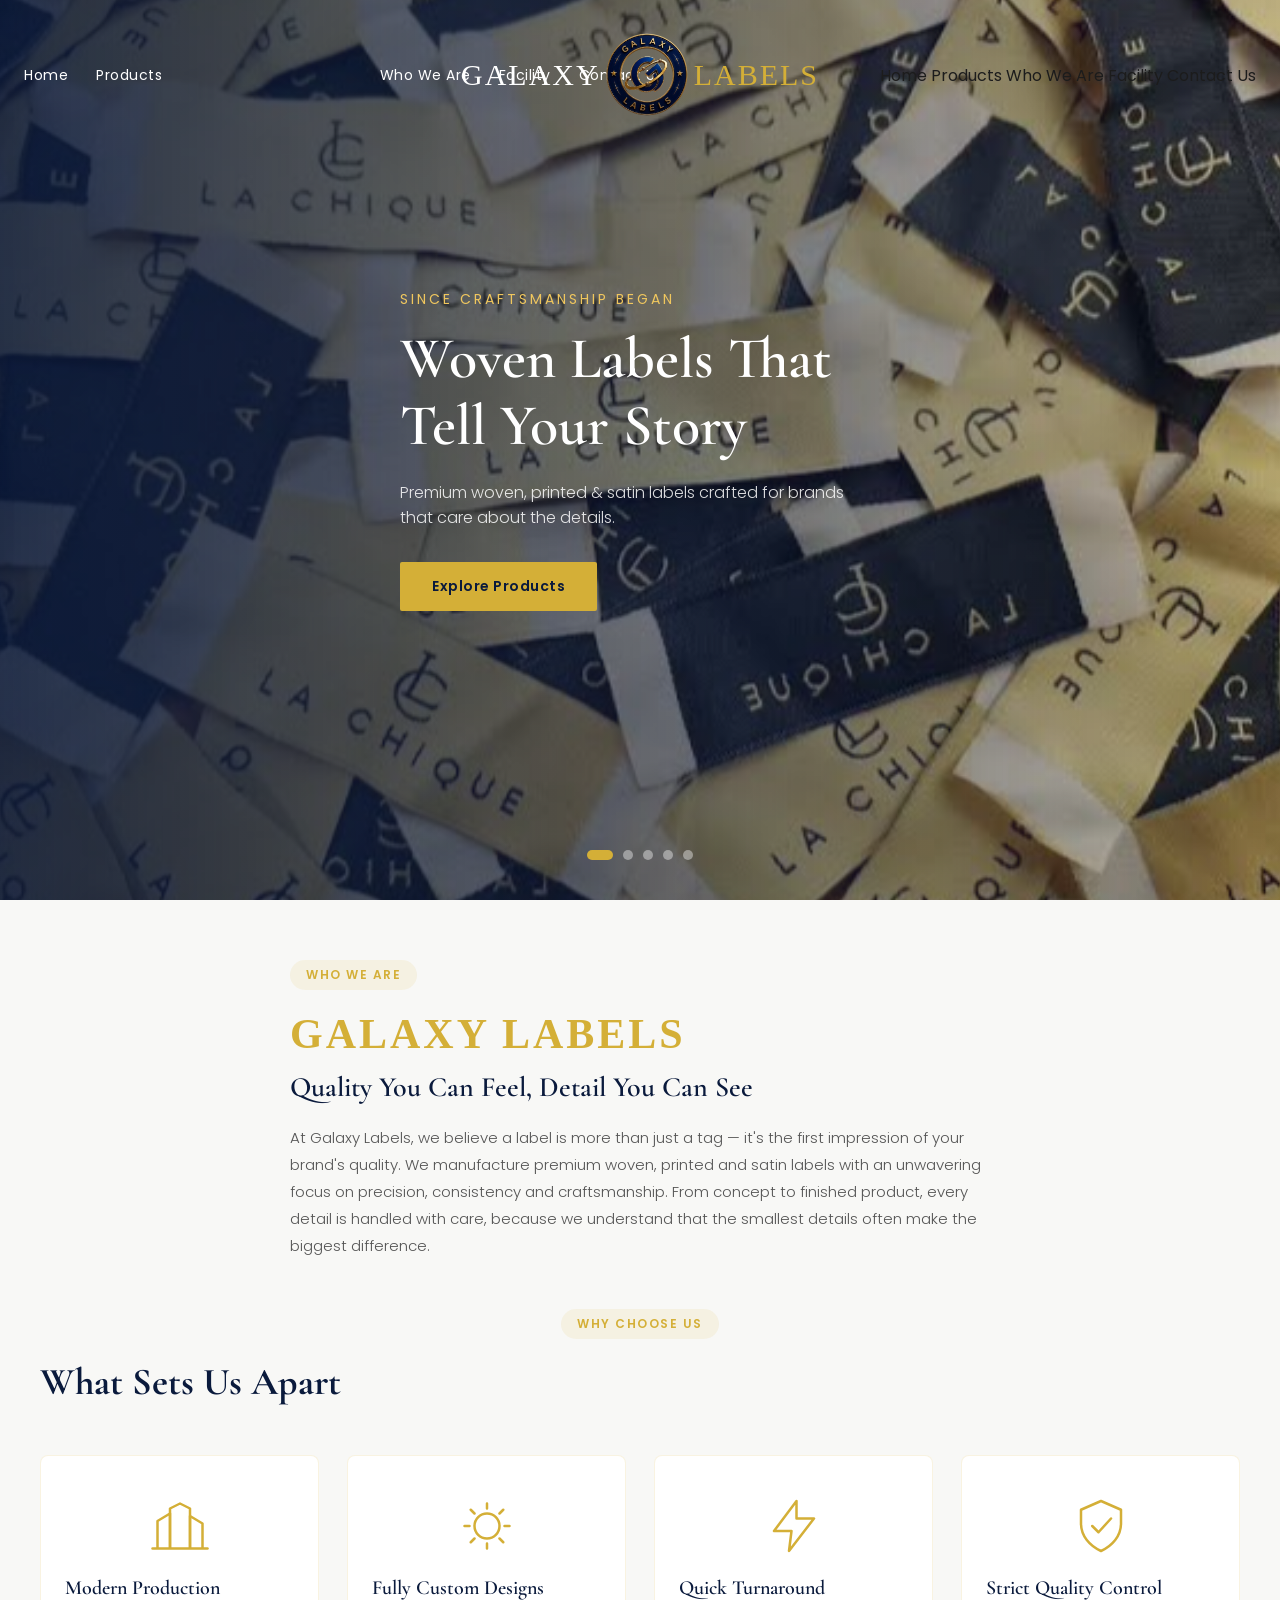
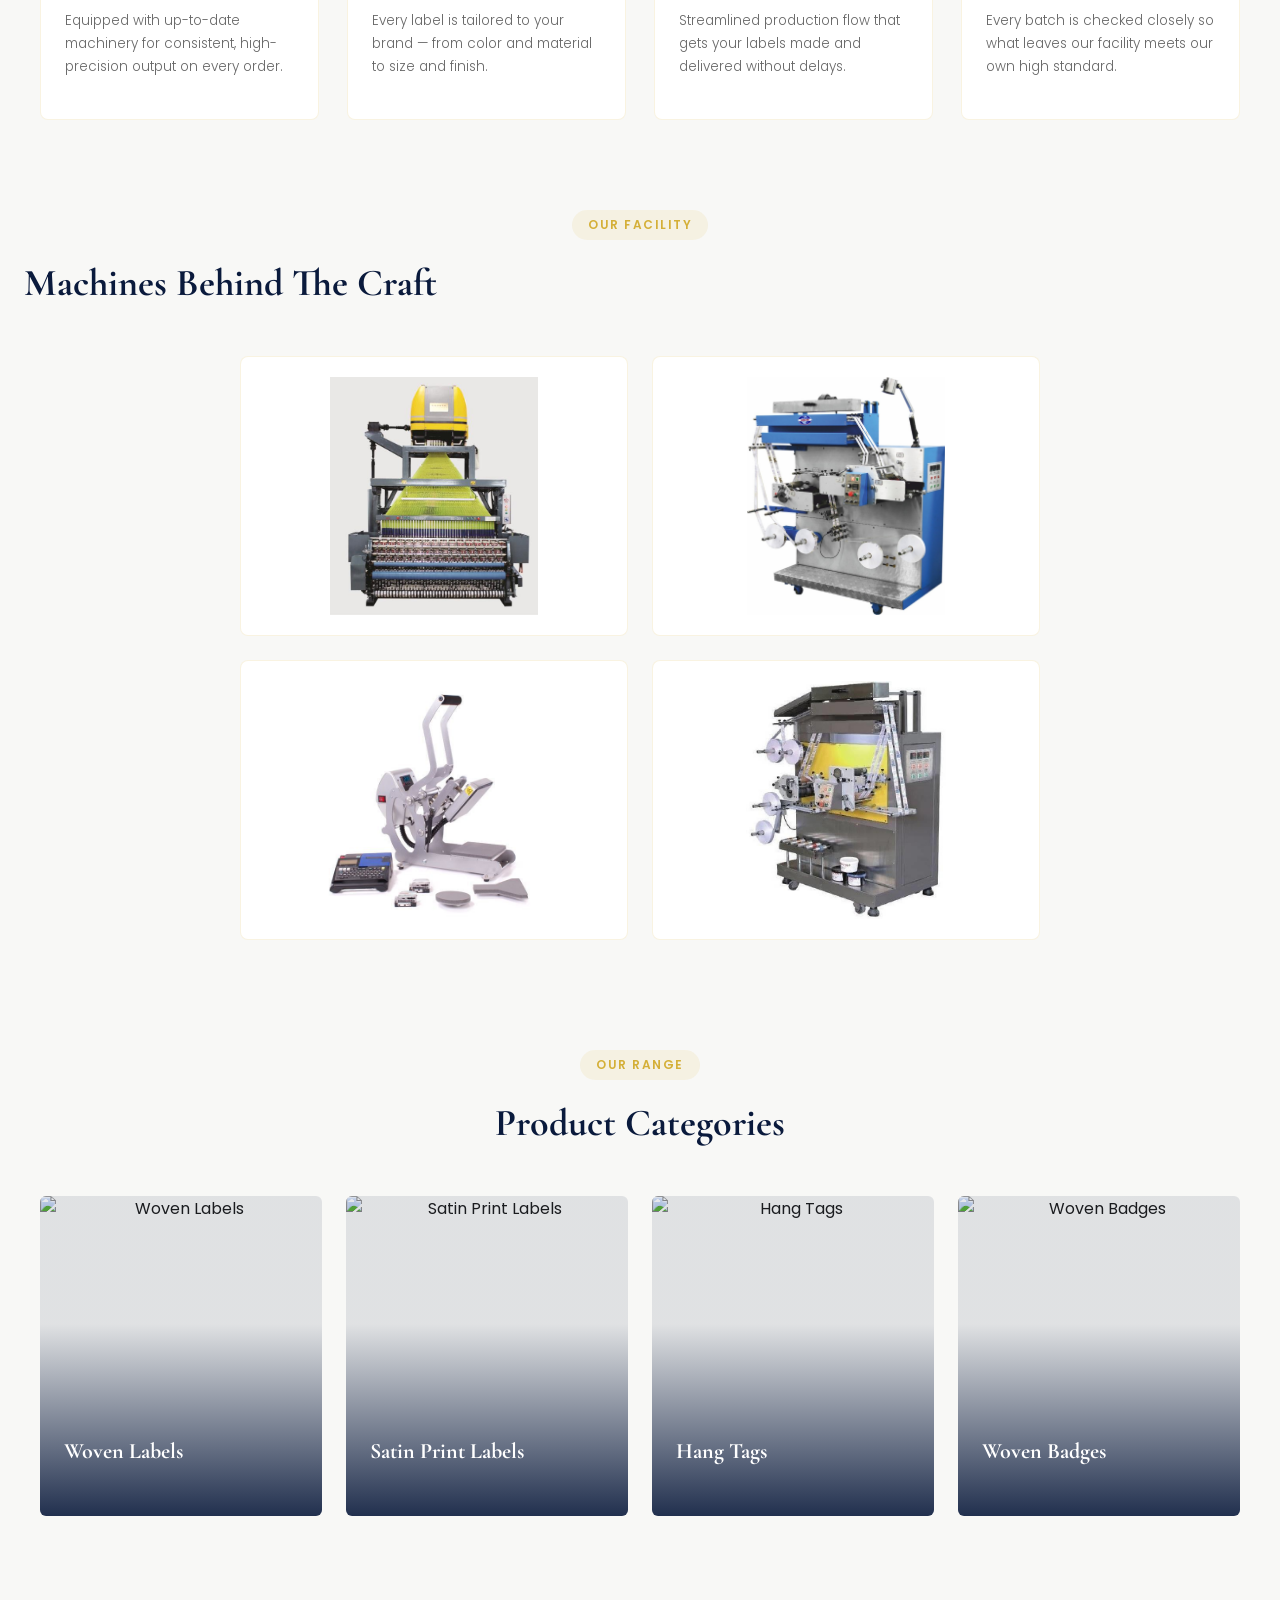
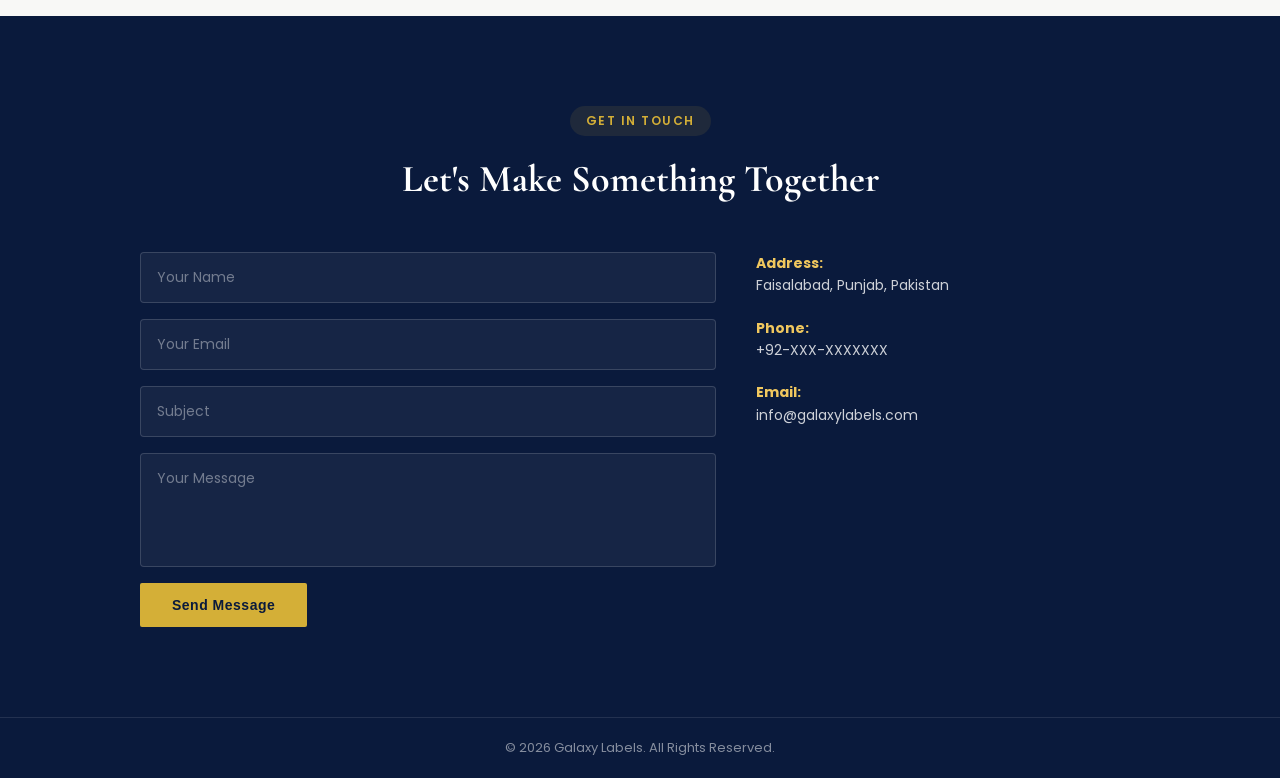
==== index.html @ d4bf2213 "first upload" ====
<!DOCTYPE html>
<html lang="en">
<head>
<meta charset="UTF-8">
<meta name="viewport" content="width=device-width, initial-scale=1.0">
<title>Galaxy Labels | Premium Woven & Printed Labels</title>
<link rel="preconnect" href="https://fonts.googleapis.com">
<link href="https://fonts.googleapis.com/css2?family=Cormorant+Garamond:wght@500;600;700&family=Cinzel:wght@400;500;600&family=Poppins:wght@300;400;500;600&display=swap" rel="stylesheet">
<link rel="stylesheet" href="style.css">
</head>
<body>

<!-- NAVBAR -->
<header class="navbar" id="navbar">
  <div class="nav-container">

    <nav class="nav-side nav-left" id="navLeft">
      <a href="#home">Home</a>
      <a href="#products">Products</a>
    </nav>

    <a href="index.html" class="logo">
      <span class="logo-text logo-left">GALAXY</span>
      <img src="images/logo.jpg.png" alt="Galaxy Labels Logo">
      <span class="logo-text logo-right">LABELS</span>
    </a>

    <nav class="nav-side nav-right" id="navRight">
      <a href="#about">Who We Are</a>
      <a href="#facility">Facility</a>
      <a href="#contact">Contact Us</a>
    </nav>

    <div class="hamburger" id="hamburger">
      <span></span><span></span><span></span>
    </div>

    <nav class="mobile-nav" id="mobileNav">
      <a href="#home">Home</a>
      <a href="#products">Products</a>
      <a href="#about">Who We Are</a>
      <a href="#facility">Facility</a>
      <a href="#contact">Contact Us</a>
    </nav>

  </div>
</header>

<!-- HERO SLIDER -->
<section class="hero" id="home">
  <div class="slider" id="slider">

    <div class="slide active">
      <div class="slide-bg" style="background-image: url('images/sl1.jpg');"></div>
      <div class="slide-overlay"></div>
      <div class="slide-content">
        <p class="eyebrow">Since Craftsmanship Began</p>
        <h1>Woven Labels That<br>Tell Your Story</h1>
        <p class="sub">Premium woven, printed & satin labels crafted for brands that care about the details.</p>
        <a href="#products" class="btn-gold">Explore Products</a>
      </div>
    </div>

    <div class="slide">
      <div class="slide-bg" style="background-image: url('images/sli2.jpg');"></div>
      <div class="slide-overlay"></div>
      <div class="slide-content">
        <p class="eyebrow">State Of The Art Facility</p>
        <h1>Precision Weaving<br>On Every Machine</h1>
        <p class="sub">Modern looms and skilled hands working together for flawless labels.</p>
        <a href="#products" class="btn-gold">See Our Facility</a>
      </div>
    </div>

    <div class="slide">
      <div class="slide-bg" style="background-image: url('images/sl3.avif');"></div>
      <div class="slide-overlay"></div>
      <div class="slide-content">
        <p class="eyebrow">Made With Care</p>
        <h1>Satin Print &<br>Custom Labels</h1>
        <p class="sub">High-definition printing on satin, taffeta and cotton tape.</p>
        <a href="#products" class="btn-gold">View Collection</a>
      </div>
    </div>

    <div class="slide">
      <div class="slide-bg" style="background-image: url('images/sli4.jpg');"></div>
      <div class="slide-overlay"></div>
      <div class="slide-content">
        <p class="eyebrow">Color That Lasts</p>
        <h1>In-House Yarn<br>Dyeing Unit</h1>
        <p class="sub">Full control over color and quality, from thread to finished label.</p>
        <a href="#products" class="btn-gold">Learn More</a>
      </div>
    </div>

    <div class="slide">
      <div class="slide-bg" style="background-image: url('images/sli5.jpg');"></div>
      <div class="slide-overlay"></div>
      <div class="slide-content">
        <p class="eyebrow">Built To Last</p>
        <h1>Hang Tags &<br>Woven Badges</h1>
        <p class="sub">Durable, detailed, and delivered with consistent quality.</p>
        <a href="#products" class="btn-gold">See Gallery</a>
      </div>
    </div>

  </div>
  <div class="slider-dots" id="sliderDots"></div>
</section>

<!-- ABOUT + WHY CHOOSE US -->
<section class="about-snippet" id="about">
  <div class="about-inner">
  <span class="tag-label">Who We Are</span>
  <h1 class="about-brand">GALAXY LABELS</h1>
  <h2 class="about-punchline">Quality You Can Feel, Detail You Can See</h2>
  <p>At Galaxy Labels, we believe a label is more than just a tag — it's the first impression of your brand's quality. We manufacture premium woven, printed and satin labels with an unwavering focus on precision, consistency and craftsmanship. From concept to finished product, every detail is handled with care, because we understand that the smallest details often make the biggest difference.</p>
</div>

  <div class="why-choose">
    <span class="tag-label center">Why Choose Us</span>
    <h2 class="section-title">What Sets Us Apart</h2>

    <div class="why-grid">

      <div class="why-card">
        <div class="why-icon">
          <svg viewBox="0 0 48 48" fill="none" xmlns="http://www.w3.org/2000/svg">
            <path d="M6 42V20L16 14V42" stroke="currentColor" stroke-width="2" stroke-linejoin="round"/>
            <path d="M16 42V10L24 6L32 10V42" stroke="currentColor" stroke-width="2" stroke-linejoin="round"/>
            <path d="M32 42V16L42 22V42" stroke="currentColor" stroke-width="2" stroke-linejoin="round"/>
            <path d="M2 42H46" stroke="currentColor" stroke-width="2" stroke-linecap="round"/>
          </svg>
        </div>
        <h3>Modern Production</h3>
        <p>Equipped with up-to-date machinery for consistent, high-precision output on every order.</p>
      </div>

      <div class="why-card">
        <div class="why-icon">
          <svg viewBox="0 0 48 48" fill="none" xmlns="http://www.w3.org/2000/svg">
            <circle cx="24" cy="24" r="10" stroke="currentColor" stroke-width="2"/>
            <path d="M24 6V10M24 38V42M6 24H10M38 24H42M11 11L14 14M34 34L37 37M11 37L14 34M34 14L37 11" stroke="currentColor" stroke-width="2" stroke-linecap="round"/>
          </svg>
        </div>
        <h3>Fully Custom Designs</h3>
        <p>Every label is tailored to your brand — from color and material to size and finish.</p>
      </div>

      <div class="why-card">
        <div class="why-icon">
          <svg viewBox="0 0 48 48" fill="none" xmlns="http://www.w3.org/2000/svg">
            <path d="M26 4L8 28H22L20 44L40 18H26L26 4Z" stroke="currentColor" stroke-width="2" stroke-linejoin="round"/>
          </svg>
        </div>
        <h3>Quick Turnaround</h3>
        <p>Streamlined production flow that gets your labels made and delivered without delays.</p>
      </div>

      <div class="why-card">
        <div class="why-icon">
          <svg viewBox="0 0 48 48" fill="none" xmlns="http://www.w3.org/2000/svg">
            <path d="M24 4L40 11V22C40 32 33 40 24 44C15 40 8 32 8 22V11L24 4Z" stroke="currentColor" stroke-width="2" stroke-linejoin="round"/>
            <path d="M17 24L22 29L32 18" stroke="currentColor" stroke-width="2" stroke-linecap="round" stroke-linejoin="round"/>
          </svg>
        </div>
        <h3>Strict Quality Control</h3>
        <p>Every batch is checked closely so what leaves our facility meets our own high standard.</p>
      </div>

    </div>
  </div>
</section>
<!-- FACILITY -->

<section class="facility" id="facility">
  <span class="tag-label center">Our Facility</span>
  <h2 class="section-title">Machines Behind The Craft</h2>

  <div class="facility-grid">

    <div class="machine-card">
      <img src="images/m1.jpg" alt="Weaving Loom">
      <div class="machine-overlay">
        <h3>Weaving Loom</h3>
        <ul>
          <li>Jacquard weaving technology</li>
          <li>High-speed, precision thread control</li>
          <li>Sharp, consistent woven detail</li>
          <li>Ideal for logos, badges & tags</li>
        </ul>
      </div>
    </div>

    <div class="machine-card">
      <img src="images/m2.jpg" alt="Label Cutting & Folding Machine">
      <div class="machine-overlay">
        <h3>Cutting & Folding Unit</h3>
        <ul>
          <li>Automated multi-roll cutting</li>
          <li>Clean, uniform edge finishing</li>
          <li>Precision fold for tags & care labels</li>
          <li>High-volume daily output</li>
        </ul>
      </div>
    </div>

    <div class="machine-card">
      <img src="images/m3.jpeg" alt="Heat Press Machine">
      <div class="machine-overlay">
        <h3>Heat Press Station</h3>
        <ul>
          <li>Digital temperature control</li>
          <li>Even heat distribution for clean seals</li>
          <li>Used for tags, patches & badges</li>
          <li>Consistent, wrinkle-free finish</li>
        </ul>
      </div>
    </div>

    <div class="machine-card">
      <img src="images/m4.jpg" alt="Flexo Printing Machine">
      <div class="machine-overlay">
        <h3>Flexo Printing Machine</h3>
        <ul>
          <li>Multi-color print stations</li>
          <li>Sharp, vibrant satin printing</li>
          <li>Fast roll-to-roll production</li>
          <li>Consistent color accuracy</li>
        </ul>
      </div>
    </div>

  </div>
</section>
<!-- PRODUCTS -->
<section class="products" id="products">
  <span class="tag-label center">Our Range</span>
  <h2 class="section-title">Product Categories</h2>

  <div class="product-grid">

    <a href="product-woven.html" class="product-card">
      <img src="images/slide1.jpg" alt="Woven Labels">
      <div class="card-overlay">
        <h3>Woven Labels</h3>
        <span class="view-link">View Collection →</span>
      </div>
    </a>

    <a href="product-printed.html" class="product-card">
      <img src="images/slide3.avif" alt="Satin Print Labels">
      <div class="card-overlay">
        <h3>Satin Print Labels</h3>
        <span class="view-link">View Collection →</span>
      </div>
    </a>

    <a href="product-hangtags.html" class="product-card">
      <img src="images/slide5.jpg" alt="Hang Tags">
      <div class="card-overlay">
        <h3>Hang Tags</h3>
        <span class="view-link">View Collection →</span>
      </div>
    </a>

    <a href="product-badges.html" class="product-card">
      <img src="images/slide4.jpg" alt="Woven Badges">
      <div class="card-overlay">
        <h3>Woven Badges</h3>
        <span class="view-link">View Collection →</span>
      </div>
    </a>

  </div>
</section>

<!-- CONTACT -->
<section class="contact" id="contact">
  <div class="contact-inner">
    <span class="tag-label center">Get In Touch</span>
    <h2 class="section-title light">Let's Make Something Together</h2>

    <div class="contact-grid">
      <form class="contact-form">
        <input type="text" placeholder="Your Name" required>
        <input type="email" placeholder="Your Email" required>
        <input type="text" placeholder="Subject">
        <textarea placeholder="Your Message" rows="4"></textarea>
        <button type="submit" class="btn-gold">Send Message</button>
      </form>

      <div class="contact-info">
        <p><b>Address:</b><br>Faisalabad, Punjab, Pakistan</p>
        <p><b>Phone:</b><br>+92-XXX-XXXXXXX</p>
        <p><b>Email:</b><br>info@galaxylabels.com</p>
      </div>
    </div>
  </div>
</section>

<!-- FOOTER -->
<footer class="footer">
  <p>&copy; 2026 Galaxy Labels. All Rights Reserved.</p>
</footer>

<script src="script.js"></script>
</body>
</html>
---- style.css ----
/* ===== RESET & VARIABLES ===== */
* {
  margin: 0;
  padding: 0;
  box-sizing: border-box;
}

:root {
  --navy-dark: #0A1A3C;
  --navy-light: #14275A;
  --gold: #D4AF37;
  --gold-light: #F0C75E;
  --white: #FFFFFF;
  --off-white: #F8F8F6;
  --text-dark: #1C1C1C;
  --font-heading: 'Cormorant Garamond', serif;
  --font-logo: 'Italiana', serif;
  --font-body: 'Poppins', sans-serif;
}

html {
  scroll-behavior: smooth;
  scroll-padding-top: 90px;
}

body {
  font-family: var(--font-body);
  color: var(--text-dark);
  background: var(--off-white);
  overflow-x: hidden;
}

a {
  text-decoration: none;
  color: inherit;
}

img {
  max-width: 100%;
  display: block;
}

/* ===== NAVBAR ===== */
/* ===== NAVBAR ===== */
.navbar {
  position: fixed;
  top: 0;
  left: 0;
  width: 100%;
  background: transparent;
  z-index: 1000;
  transition: 0.4s ease;
  min-height: 150px;
  display: flex;
  align-items: center;
}

.nav-container {
  max-width: 1300px;
  margin: 0 auto;
  width: 100%;
  display: flex;
  justify-content: space-between;
  align-items: center;
  padding: 0 24px;
  position: relative;
}

.nav-side {
  display: flex;
  gap: 28px;
  opacity: 0;
  visibility: hidden;
  transition: 0.4s ease;
}

.nav-left {
  justify-content: flex-start;
}

.nav-right {
  justify-content: flex-end;
}
.nav-side a {
  color: var(--white);
  font-size: 14px;
  font-weight: 400;
  letter-spacing: 0.5px;
  white-space: nowrap;
  position: relative;
}

.nav-side a::after {
  content: '';
  position: absolute;
  left: 0;
  bottom: -6px;
  width: 0;
  height: 1px;
  background: var(--gold);
  transition: 0.3s;
}

.nav-side a:hover {
  color: var(--gold-light);
}

.nav-side a:hover::after {
  width: 100%;
}

.logo {
  display: flex;
  align-items: center;
  gap: 0px;
  justify-content: center;
  transition: 0.4s ease;
  position: absolute;
  left: 50%;
  top: 50%;
  transform: translate(-50%, -50%);
  z-index: 3;
}

.logo img {
  width: 130px;
  height: 130px;
  border-radius: 50%;
  transition: 0.4s ease;
  margin: 0 -3px;
  position: relative;
  z-index: 2;
}

.logo-text {
  color: var(--white);
  font-family: var(--font-logo);
  font-size: 30px;
  letter-spacing: 2px;
  font-weight: 400;
  transition: 0.4s ease;
  position: relative;
  white-space: nowrap;
}

.logo-left {
  color: var(--white);
  margin-right: -15px;
}

.logo-right {
  color: var(--gold);
  margin-left: -15px;
}

/* SCROLLED STATE */
.navbar.scrolled {
  background: var(--navy-light);
  min-height: 74px;
  box-shadow: 0 2px 15px rgba(0,0,0,0.2);
}
.navbar.scrolled .nav-side {
  opacity: 1;
  visibility: visible;
}

.navbar.scrolled .logo img {
  width: 90px;
  height: 90px;
  margin: 0 -5px;
}

.navbar.scrolled .logo-text {
  font-size: 25px;
}

.navbar.scrolled .logo-left {
  margin-right: -6px;
}

.navbar.scrolled .logo-right {
  margin-left: -6px;
}

.hamburger {
  display: none;
  flex-direction: column;
  gap: 5px;
  cursor: pointer;
}

.hamburger span {
  width: 26px;
  height: 2px;
  background: var(--gold);
}
/* ===== HERO SLIDER ===== */
.hero {
  position: relative;
  height: 100vh;
  min-height: 600px;
  overflow: hidden;
}

.slider {
  position: relative;
  width: 100%;
  height: 100%;
}

.slide {
  position: absolute;
  inset: 0;
  display: flex;
  align-items: center;
  overflow: hidden;
  opacity: 0;
  visibility: hidden;
  transition: opacity 1.2s ease;
  z-index: 1;
}

.slide.active {
  opacity: 1;
  visibility: visible;
  z-index: 2;
}

.slide-bg {
  position: absolute;
  inset: 0;
  background-size: cover;
  background-position: center;
  transform: scale(1);
}

.slide.active .slide-bg {
  animation: kenburns 6s ease-out forwards;
}

@keyframes kenburns {
  from { transform: scale(1); }
  to   { transform: scale(1.15); }
}

.slide-overlay {
  position: absolute;
  inset: 0;
  background: linear-gradient(90deg, rgba(10,26,60,0.88) 0%, rgba(10,26,60,0.55) 55%, rgba(10,26,60,0.25) 100%);
  z-index: 1;
}

.slide-content {
  position: relative;
  z-index: 2;
  max-width: 1200px;
  margin: 0 auto;
  padding: 0 24px;
  color: var(--white);
  animation: slideUp 1s ease 0.3s both;
}

@keyframes slideUp {
  from { opacity: 0; transform: translateY(30px); }
  to   { opacity: 1; transform: translateY(0); }
}

.eyebrow {
  color: var(--gold-light);
  font-size: 14px;
  letter-spacing: 3px;
  text-transform: uppercase;
  margin-bottom: 16px;
}

.slide-content h1 {
  font-family: var(--font-heading);
  font-size: 58px;
  font-weight: 600;
  line-height: 1.15;
  margin-bottom: 20px;
}

.slide-content .sub {
  font-size: 16px;
  font-weight: 300;
  max-width: 480px;
  margin-bottom: 32px;
  color: rgba(255,255,255,0.85);
}

.btn-gold {
  display: inline-block;
  background: var(--gold);
  color: var(--navy-dark);
  padding: 14px 32px;
  font-size: 14px;
  font-weight: 600;
  letter-spacing: 0.5px;
  border: none;
  border-radius: 2px;
  cursor: pointer;
  transition: 0.3s;
}

.btn-gold:hover {
  background: var(--gold-light);
  transform: translateY(-2px);
}

.slider-dots {
  position: absolute;
  bottom: 40px;
  left: 50%;
  transform: translateX(-50%);
  display: flex;
  gap: 10px;
  z-index: 5;
}

.dot {
  width: 10px;
  height: 10px;
  border-radius: 50%;
  background: rgba(255,255,255,0.4);
  cursor: pointer;
  transition: 0.3s;
}

.dot.active {
  background: var(--gold);
  width: 26px;
  border-radius: 6px;
}

/* ===== ABOUT SNIPPET ===== */
.about-snippet {
  padding: 60px 24px 40px;
}

.about-inner {
  max-width: 700px;
  margin: 0 auto;
  text-align: left;
}

.tag-label {
  display: inline-block;
  color: var(--gold);
  background: rgba(212, 175, 55, 0.1);
  padding: 6px 16px;
  border-radius: 20px;
  font-size: 12px;
  font-weight: 600;
  letter-spacing: 1.5px;
  text-transform: uppercase;
  margin-bottom: 20px;
}

.about-brand {
  font-family: var(--font-logo);
  font-size: 42px;
  letter-spacing: 3px;
  font-weight: 600;
  color: var(--gold);
  margin-bottom: 12px;
}

.about-punchline {
  font-family: var(--font-heading);
  font-size: 28px;
  color: var(--navy-dark);
  font-weight: 600;
  margin-bottom: 20px;
}

.about-inner p {
  color: #555;
  font-size: 15px;
  line-height: 1.8;
  font-weight: 300;
}
/* ===== WHY CHOOSE US ===== */
.why-choose {
  max-width: 1200px;
  margin: 50px auto 0;
}

.why-grid {
  display: grid;
  grid-template-columns: repeat(4, 1fr);
  gap: 28px;
  margin-top: 40px;
}

.why-card {
  background: var(--white);
  border: 1px solid rgba(212, 175, 55, 0.15);
  border-radius: 8px;
  padding: 40px 24px;
  transition: 0.35s ease;
}

.why-card:hover {
  transform: translateY(-6px);
  box-shadow: 0 15px 35px rgba(10, 26, 60, 0.1);
  border-color: var(--gold);
}

.why-icon {
  width: 60px;
  height: 60px;
  margin: 0 auto 20px;
  color: var(--gold);
  display: flex;
  align-items: center;
  justify-content: center;
}

.why-icon svg {
  width: 100%;
  height: 100%;
}

.why-card h3 {
  font-family: var(--font-heading);
  font-size: 20px;
  color: var(--navy-dark);
  margin-bottom: 10px;
  font-weight: 600;
}

.why-card p {
  font-size: 13.5px;
  color: #666;
  line-height: 1.7;
  font-weight: 300;
}


/* ===== PRODUCTS ===== */
.products {
  padding: 60px 24px 100px;
  text-align: center;
}

.tag-label.center {
  display: block;
  width: fit-content;
  margin: 0 auto 20px;
}

.section-title {
  font-family: var(--font-heading);
  font-size: 38px;
  color: var(--navy-dark);
  margin-bottom: 50px;
}

.product-grid {
  max-width: 1200px;
  margin: 0 auto;
  display: grid;
  grid-template-columns: repeat(4, 1fr);
  gap: 24px;
}

.product-card {
  position: relative;
  height: 320px;
  border-radius: 6px;
  overflow: hidden;
  display: block;
}

.product-card img {
  width: 100%;
  height: 100%;
  object-fit: cover;
  transition: 0.5s;
}

.product-card:hover img {
  transform: scale(1.08);
}

.card-overlay {
  position: absolute;
  inset: 0;
  background: linear-gradient(to top, rgba(10,26,60,0.9) 0%, rgba(10,26,60,0.1) 60%);
  display: flex;
  flex-direction: column;
  justify-content: flex-end;
  padding: 24px;
  text-align: left;
}

.card-overlay h3 {
  font-family: var(--font-heading);
  color: var(--white);
  font-size: 22px;
  margin-bottom: 8px;
}

.view-link {
  color: var(--gold-light);
  font-size: 13px;
  font-weight: 500;
  opacity: 0;
  transform: translateY(8px);
  transition: 0.3s;
}

.product-card:hover .view-link {
  opacity: 1;
  transform: translateY(0);
}
/* ===== FACILITY ===== */
.facility {
  padding: 50px 24px;
}

.facility-grid {
  max-width: 800px;
  margin: 40px auto 0;
  display: grid;
  grid-template-columns: repeat(2, 1fr);
  gap: 24px;
}

.machine-card {
  position: relative;
  height: 280px;
  border-radius: 8px;
  overflow: hidden;
  background: var(--white);
  border: 1px solid rgba(212, 175, 55, 0.15);
}

.machine-card img {
  width: 100%;
  height: 100%;
  object-fit: contain;
  padding: 20px;
  transition: 0.4s ease;
}

.machine-overlay {
  position: absolute;
  inset: 0;
  background: linear-gradient(180deg, rgba(10,26,60,0.97) 0%, rgba(10,26,60,0.93) 100%);
  display: flex;
  flex-direction: column;
  align-items: flex-start;
  justify-content: center;
  text-align: left;
  padding: 30px 28px;
  opacity: 0;
  transform: translateY(10px);
  transition: 0.4s ease;
}

.machine-card:hover .machine-overlay {
  opacity: 1;
  transform: translateY(0);
}

.machine-card:hover img {
  transform: scale(1.05);
}

.machine-overlay h3 {
  font-family: var(--font-heading);
  color: var(--gold-light);
  font-size: 22px;
  margin-bottom: 16px;
  font-weight: 600;
  padding-bottom: 12px;
  border-bottom: 1px solid rgba(212, 175, 55, 0.3);
  width: 100%;
}

.machine-overlay ul {
  list-style: none;
}

.machine-overlay li {
  color: rgba(255,255,255,0.85);
  font-size: 13.5px;
  line-height: 1.9;
  font-weight: 300;
  padding-left: 20px;
  position: relative;
}

.machine-overlay li::before {
  content: '';
  position: absolute;
  left: 0;
  top: 10px;
  width: 6px;
  height: 6px;
  background: var(--gold);
  border-radius: 50%;
}

/* ===== CONTACT ===== */
.contact {
  background: var(--navy-dark);
  padding: 90px 24px;
}

.contact-inner {
  max-width: 1000px;
  margin: 0 auto;
  text-align: center;
}

.section-title.light {
  color: var(--white);
}

.contact-grid {
  display: grid;
  grid-template-columns: 1.5fr 1fr;
  gap: 40px;
  text-align: left;
  margin-top: 40px;
}

.contact-form {
  display: flex;
  flex-direction: column;
  gap: 16px;
}

.contact-form input,
.contact-form textarea {
  background: rgba(255,255,255,0.05);
  border: 1px solid rgba(255,255,255,0.15);
  color: var(--white);
  padding: 14px 16px;
  font-family: var(--font-body);
  font-size: 14px;
  border-radius: 4px;
  resize: none;
}

.contact-form input::placeholder,
.contact-form textarea::placeholder {
  color: rgba(255,255,255,0.4);
}

.contact-form .btn-gold {
  align-self: flex-start;
}

.contact-info {
  color: rgba(255,255,255,0.8);
  font-size: 14px;
  line-height: 1.6;
  display: flex;
  flex-direction: column;
  gap: 20px;
}

.contact-info b {
  color: var(--gold-light);
}

/* ===== FOOTER ===== */
.footer {
  background: var(--navy-dark);
  border-top: 1px solid rgba(255,255,255,0.1);
  text-align: center;
  padding: 20px;
  color: rgba(255,255,255,0.5);
  font-size: 13px;
}

/* ===== RESPONSIVE ===== */
@media (max-width: 992px) {
  .product-grid {
    grid-template-columns: repeat(2, 1fr);
  }
  .why-grid {
  grid-template-columns: repeat(2, 1fr);
}
  .contact-grid {
    grid-template-columns: 1fr;
  }
  .slide-content h1 {
    font-size: 44px;
  }
}

@media (max-width: 768px) {
  .nav-container {
    grid-template-columns: 1fr auto;
  }

  .logo img {
    width: 150px;
    height: 150px;
    margin: 0 -20px;
  }

  .logo-text {
    font-size: 21px;
  }

  .logo-left {
    
    margin-right: -5px;
  }

  .logo-right {

    margin-left: -5px;
  }

  .navbar.scrolled .logo img {
    width: 110px;
    height: 110px;
    margin: 0 -10px;
  }

  .navbar.scrolled .logo-text {
    font-size: 18px;
  }

  /* Hide desktop left/right nav completely on mobile */
  .nav-side {
    display: none !important;
  }

  .hamburger {
    display: flex;
  }

.mobile-nav {
  position: fixed;
  top: 70px;
  left: 0;
  background: var(--navy-dark);
  flex-direction: column;
  width: 220px;
  padding: 20px;
  gap: 20px;
  display: none;
  z-index: 999;
  box-shadow: 4px 0 20px rgba(0,0,0,0.3);
}

  .mobile-nav.active {
    display: flex;
  }

  .mobile-nav a {
    color: var(--white);
    font-size: 15px;
    font-weight: 400;
    letter-spacing: 0.5px;
  }

  .mobile-nav a:hover {
    color: var(--gold-light);
  }

  .slide-content h1 {
    font-size: 34px;
  }
}
@media (max-width: 480px) {
    .facility-grid {
  grid-template-columns: 1fr;
}
   .why-grid {
  grid-template-columns: 1fr;
} 
  .product-grid {
    grid-template-columns: 1fr;
  }
  .slide-content .sub {
    font-size: 14px;
  }
  .btn-gold {
    padding: 12px 24px;
  }
}
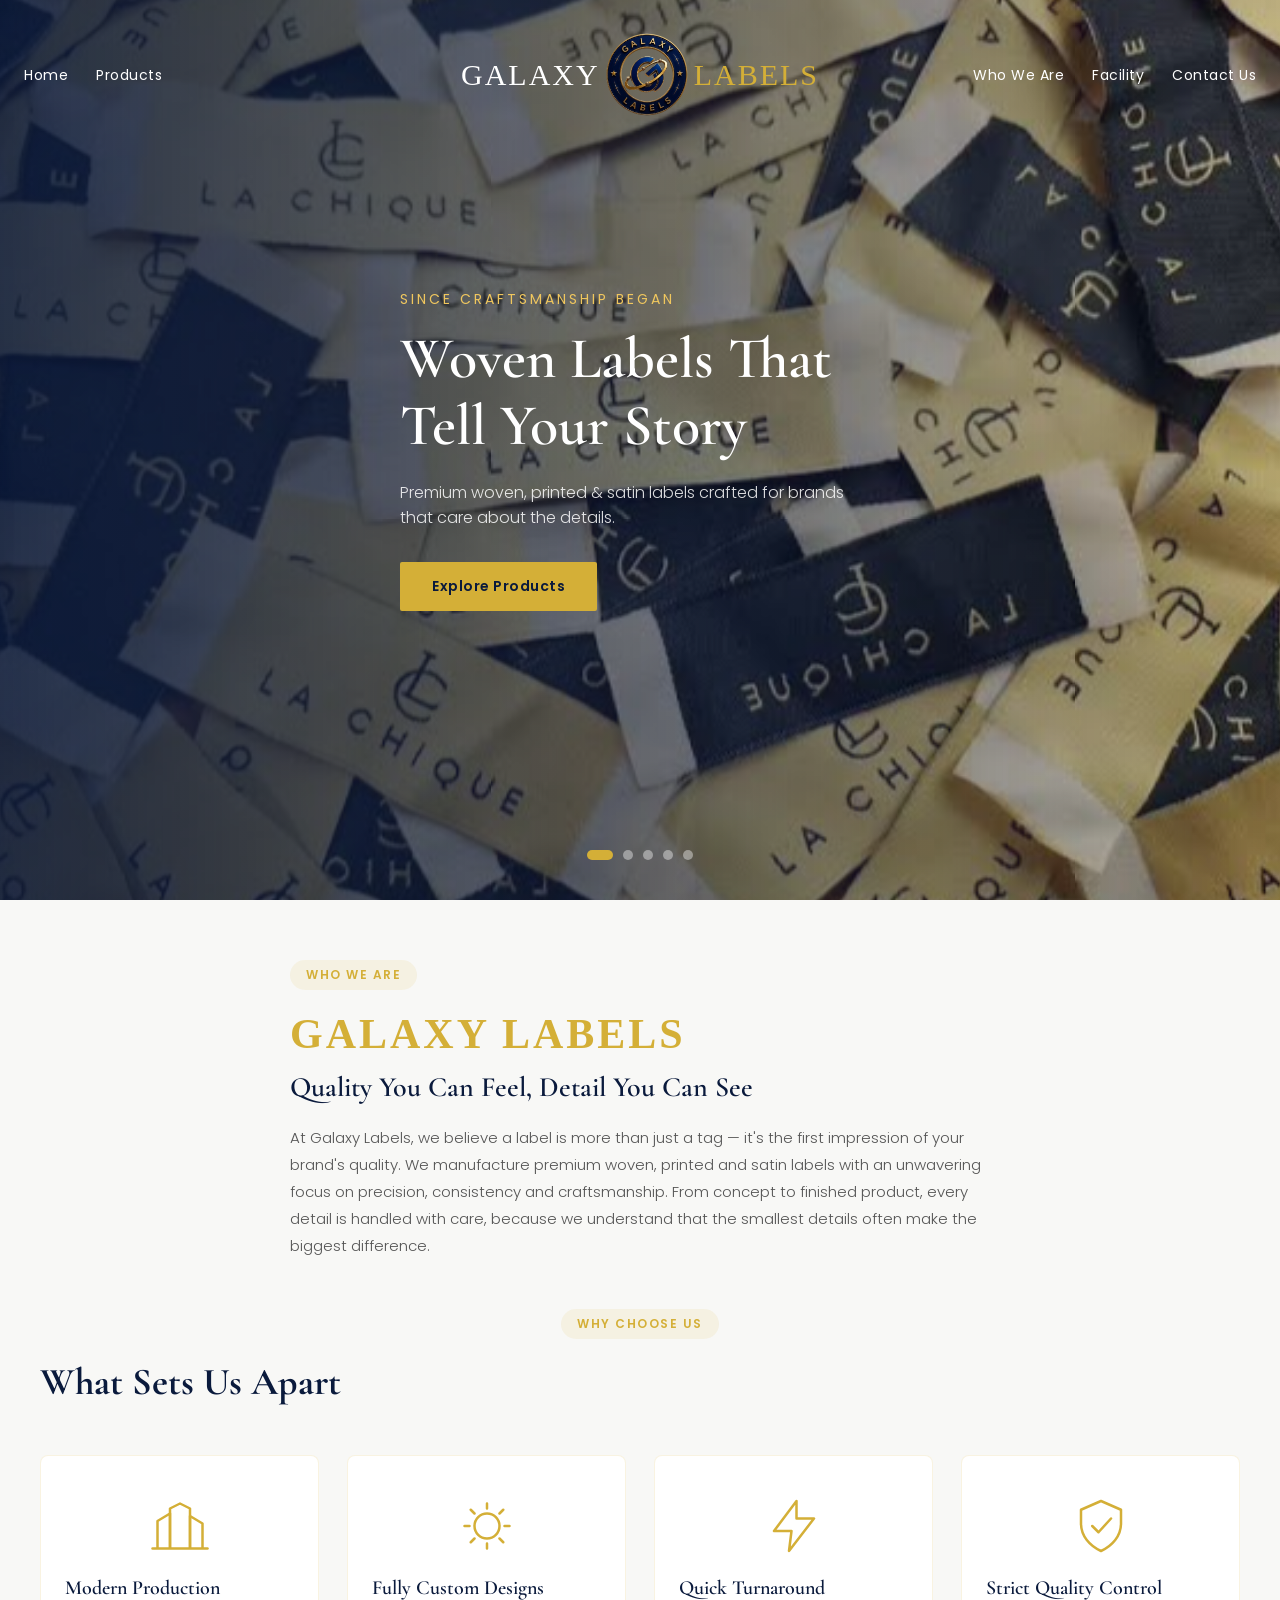
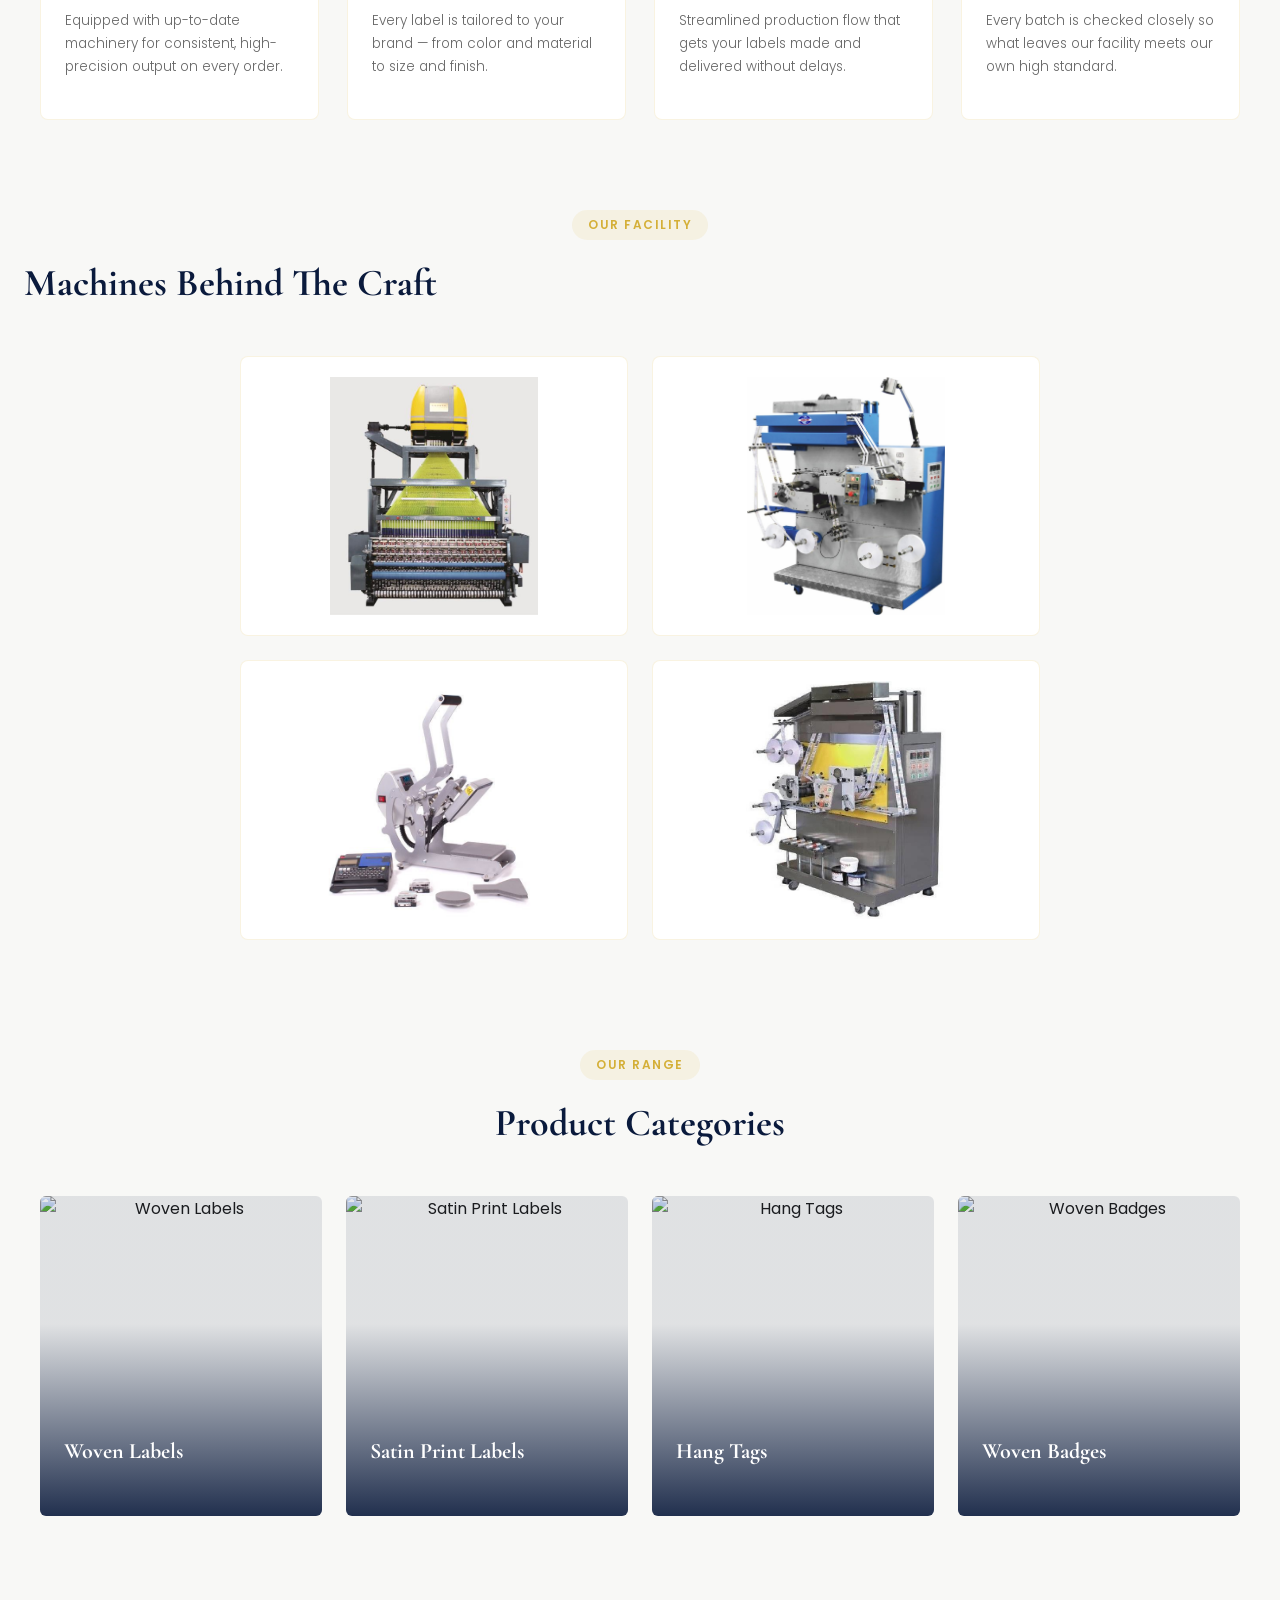
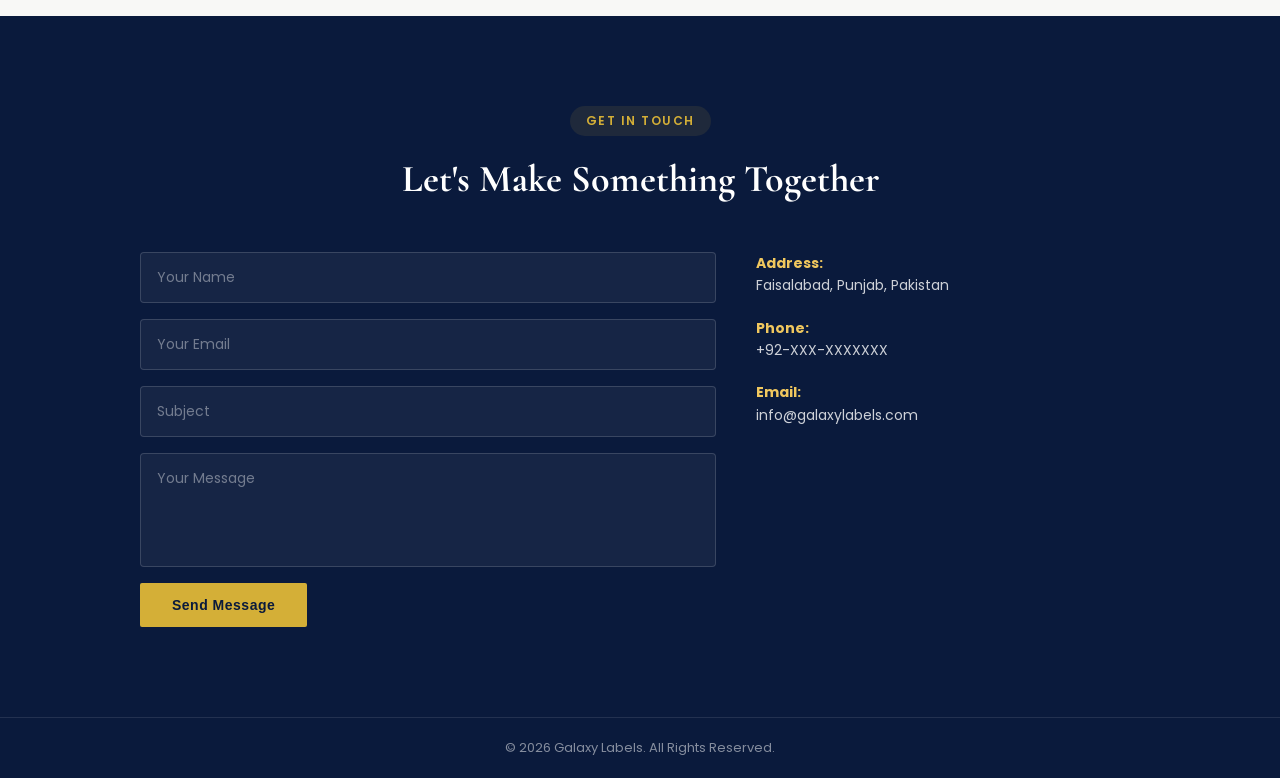
==== commit 9bbb49de: "added machine modal and updated navbar" ====
--- a/index.html
+++ b/index.html
@@ -180,60 +180,33 @@
 
   <div class="facility-grid">
 
-    <div class="machine-card">
+    <div class="machine-card" onclick="openMachineModal('weaving')">
       <img src="images/m1.jpg" alt="Weaving Loom">
-      <div class="machine-overlay">
-        <h3>Weaving Loom</h3>
-        <ul>
-          <li>Jacquard weaving technology</li>
-          <li>High-speed, precision thread control</li>
-          <li>Sharp, consistent woven detail</li>
-          <li>Ideal for logos, badges & tags</li>
-        </ul>
-      </div>
-    </div>
-
-    <div class="machine-card">
+    </div>
+
+    <div class="machine-card" onclick="openMachineModal('cutting')">
       <img src="images/m2.jpg" alt="Label Cutting & Folding Machine">
-      <div class="machine-overlay">
-        <h3>Cutting & Folding Unit</h3>
-        <ul>
-          <li>Automated multi-roll cutting</li>
-          <li>Clean, uniform edge finishing</li>
-          <li>Precision fold for tags & care labels</li>
-          <li>High-volume daily output</li>
-        </ul>
-      </div>
-    </div>
-
-    <div class="machine-card">
+    </div>
+
+    <div class="machine-card" onclick="openMachineModal('heatpress')">
       <img src="images/m3.jpeg" alt="Heat Press Machine">
-      <div class="machine-overlay">
-        <h3>Heat Press Station</h3>
-        <ul>
-          <li>Digital temperature control</li>
-          <li>Even heat distribution for clean seals</li>
-          <li>Used for tags, patches & badges</li>
-          <li>Consistent, wrinkle-free finish</li>
-        </ul>
-      </div>
-    </div>
-
-    <div class="machine-card">
+    </div>
+
+    <div class="machine-card" onclick="openMachineModal('printing')">
       <img src="images/m4.jpg" alt="Flexo Printing Machine">
-      <div class="machine-overlay">
-        <h3>Flexo Printing Machine</h3>
-        <ul>
-          <li>Multi-color print stations</li>
-          <li>Sharp, vibrant satin printing</li>
-          <li>Fast roll-to-roll production</li>
-          <li>Consistent color accuracy</li>
-        </ul>
-      </div>
-    </div>
-
-  </div>
-</section>
+    </div>
+
+  </div>
+</section>
+
+<!-- MACHINE DETAIL MODAL -->
+<div class="machine-modal" id="machineModal">
+  <div class="machine-modal-content">
+    <button class="modal-close" id="modalClose">&times;</button>
+    <div class="modal-body" id="modalBody"></div>
+  </div>
+</div>
+
 <!-- PRODUCTS -->
 <section class="products" id="products">
   <span class="tag-label center">Our Range</span>
--- a/style.css
+++ b/style.css
@@ -180,6 +180,9 @@
 
 .navbar.scrolled .logo-right {
   margin-left: -6px;
+}
+.mobile-nav {
+  display: none;
 }
 
 .hamburger {
@@ -535,6 +538,7 @@
   overflow: hidden;
   background: var(--white);
   border: 1px solid rgba(212, 175, 55, 0.15);
+  cursor: pointer;
 }
 
 .machine-card img {
@@ -545,63 +549,97 @@
   transition: 0.4s ease;
 }
 
-.machine-overlay {
-  position: absolute;
-  inset: 0;
-  background: linear-gradient(180deg, rgba(10,26,60,0.97) 0%, rgba(10,26,60,0.93) 100%);
-  display: flex;
-  flex-direction: column;
-  align-items: flex-start;
-  justify-content: center;
-  text-align: left;
-  padding: 30px 28px;
-  opacity: 0;
-  transform: translateY(10px);
-  transition: 0.4s ease;
-}
-
-.machine-card:hover .machine-overlay {
-  opacity: 1;
-  transform: translateY(0);
-}
-
 .machine-card:hover img {
   transform: scale(1.05);
 }
 
-.machine-overlay h3 {
+/* ===== MACHINE MODAL ===== */
+.machine-modal {
+  display: none;
+  position: fixed;
+  inset: 0;
+  background: rgba(10, 26, 60, 0.85);
+  z-index: 2000;
+  align-items: center;
+  justify-content: center;
+  padding: 20px;
+}
+
+.machine-modal.active {
+  display: flex;
+}
+
+.machine-modal-content {
+  background: var(--white);
+  width: 100%;
+  max-width: 700px;
+  max-height: 85vh;
+  border-radius: 10px;
+  position: relative;
+  overflow: hidden;
+  display: flex;
+  flex-direction: column;
+}
+
+.modal-close {
+  position: absolute;
+  top: 14px;
+  right: 16px;
+  background: var(--navy-dark);
+  color: var(--gold-light);
+  border: none;
+  width: 34px;
+  height: 34px;
+  border-radius: 50%;
+  font-size: 20px;
+  cursor: pointer;
+  z-index: 10;
+  display: flex;
+  align-items: center;
+  justify-content: center;
+  transition: 0.3s;
+}
+
+.modal-close:hover {
+  background: var(--gold);
+  color: var(--navy-dark);
+}
+
+.modal-body {
+  overflow-y: auto;
+  padding: 40px 36px;
+}
+
+.modal-body img {
+  width: 100%;
+  height: 220px;
+  object-fit: contain;
+  background: var(--off-white);
+  border-radius: 8px;
+  margin-bottom: 24px;
+  padding: 20px;
+}
+
+.modal-body h2 {
   font-family: var(--font-heading);
-  color: var(--gold-light);
-  font-size: 22px;
+  color: var(--navy-dark);
+  font-size: 28px;
   margin-bottom: 16px;
-  font-weight: 600;
-  padding-bottom: 12px;
-  border-bottom: 1px solid rgba(212, 175, 55, 0.3);
-  width: 100%;
-}
-
-.machine-overlay ul {
-  list-style: none;
-}
-
-.machine-overlay li {
-  color: rgba(255,255,255,0.85);
-  font-size: 13.5px;
-  line-height: 1.9;
+}
+
+.modal-body h4 {
+  font-family: var(--font-heading);
+  color: var(--gold);
+  font-size: 16px;
+  margin: 20px 0 8px;
+}
+
+.modal-body p {
+  color: #555;
+  font-size: 14.5px;
+  line-height: 1.8;
   font-weight: 300;
-  padding-left: 20px;
-  position: relative;
-}
-
-.machine-overlay li::before {
-  content: '';
-  position: absolute;
-  left: 0;
-  top: 10px;
-  width: 6px;
-  height: 6px;
-  background: var(--gold);
-  border-radius: 50%;
+  margin-bottom: 10px;
 }
 
 /* ===== CONTACT ===== */
@@ -737,6 +775,7 @@
   .hamburger {
     display: flex;
   }
+ 
 
 .mobile-nav {
   position: fixed;
@@ -787,4 +826,14 @@
   .btn-gold {
     padding: 12px 24px;
   }
+
+  .machine-modal-content {
+    max-height: 90vh;
+  }
+  .modal-body {
+    padding: 30px 22px;
+  }
+  .modal-body h2 {
+    font-size: 22px;
+  }
 }
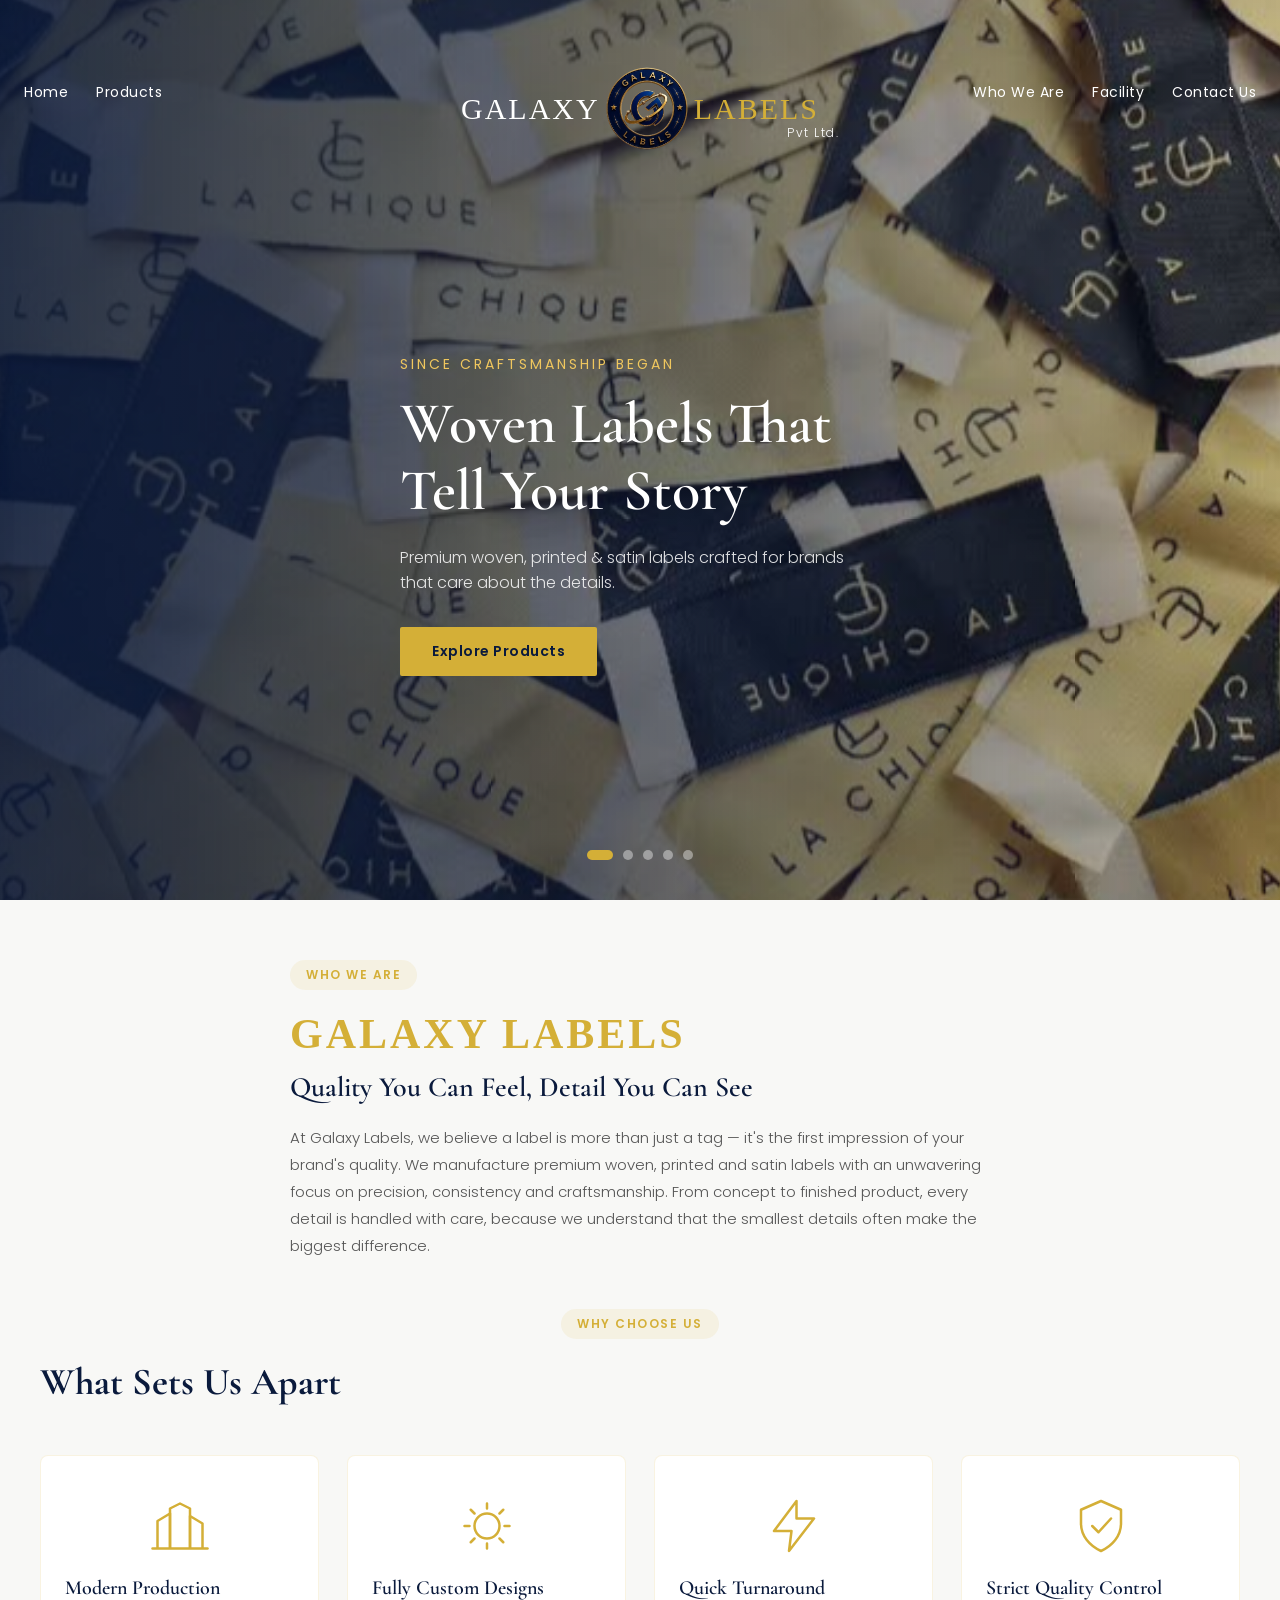
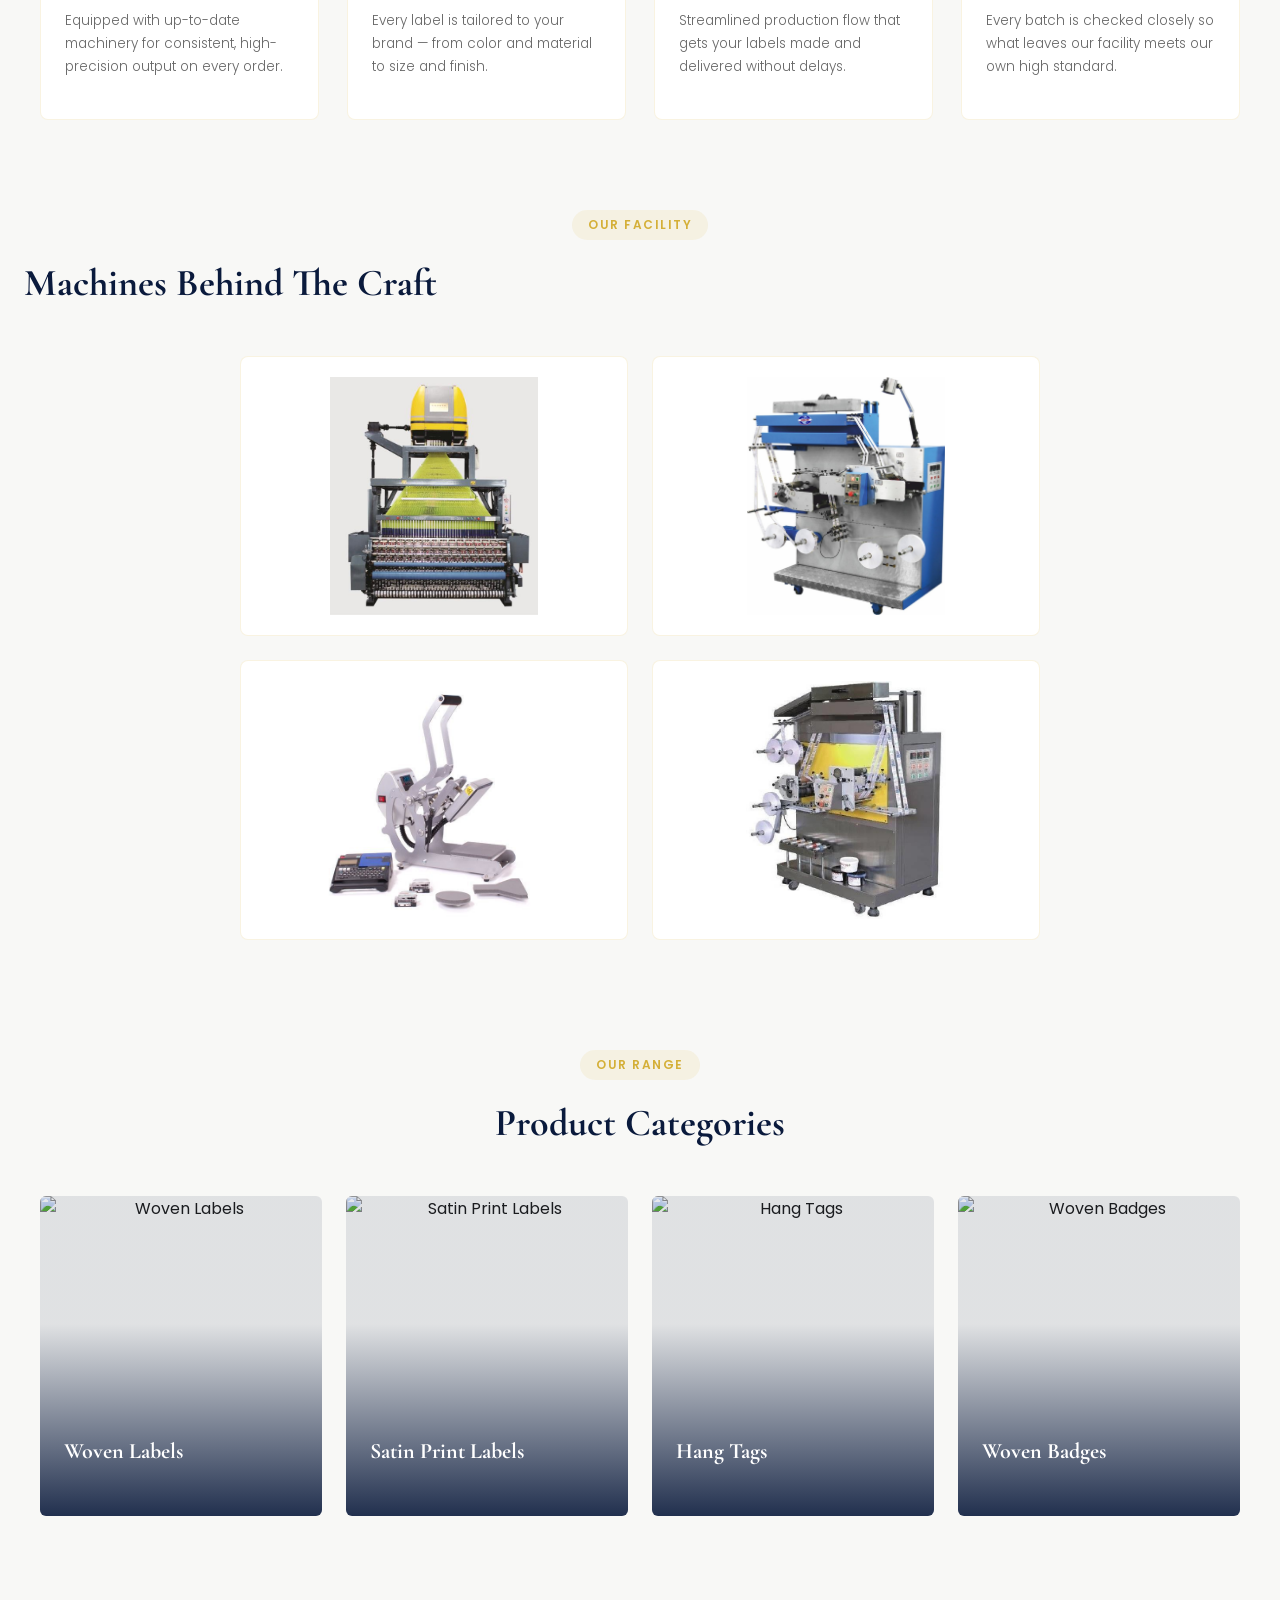
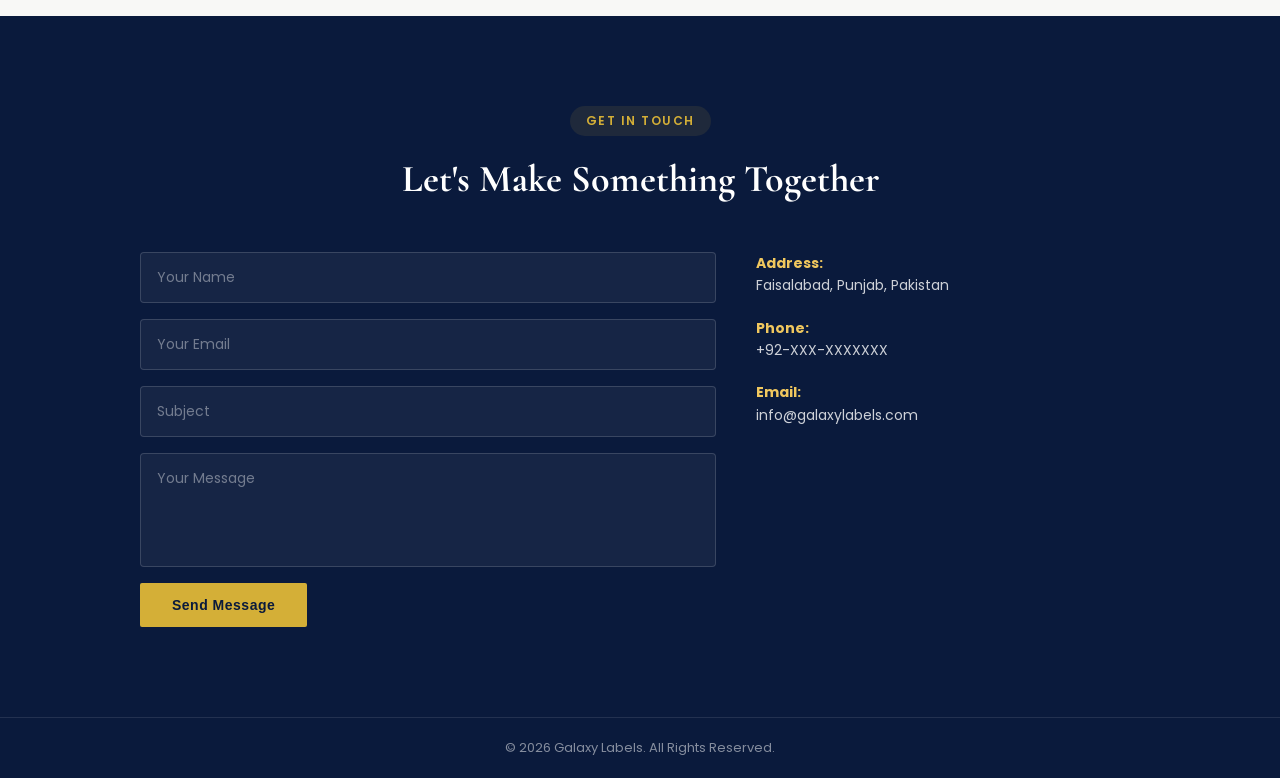
==== commit bdf4638a: "fixed navbar Pvt Ltd text and mobile hamburger positioning" ====
--- a/index.html
+++ b/index.html
@@ -19,11 +19,14 @@
       <a href="#products">Products</a>
     </nav>
 
-    <a href="index.html" class="logo">
-      <span class="logo-text logo-left">GALAXY</span>
-      <img src="images/logo.jpg.png" alt="Galaxy Labels Logo">
-      <span class="logo-text logo-right">LABELS</span>
-    </a>
+  <a href="index.html" class="logo">
+  <div class="logo-row">
+    <span class="logo-text logo-left">GALAXY</span>
+    <img src="images/logo.jpg.png" alt="Galaxy Labels Logo">
+    <span class="logo-text logo-right">LABELS</span>
+  </div>
+  <span class="logo-suffix">Pvt Ltd.</span>
+</a>
 
     <nav class="nav-side nav-right" id="navRight">
       <a href="#about">Who We Are</a>
--- a/style.css
+++ b/style.css
@@ -50,19 +50,18 @@
   background: transparent;
   z-index: 1000;
   transition: 0.4s ease;
-  min-height: 150px;
+  min-height: 185px;
   display: flex;
   align-items: center;
 }
-
 .nav-container {
   max-width: 1300px;
   margin: 0 auto;
   width: 100%;
-  display: flex;
-  justify-content: space-between;
+  display: grid;
+  grid-template-columns: 1fr auto 1fr;
   align-items: center;
-  padding: 0 24px;
+  padding: 16px 24px;
   position: relative;
 }
 
@@ -75,10 +74,12 @@
 }
 
 .nav-left {
+  grid-column: 1;
   justify-content: flex-start;
 }
 
 .nav-right {
+  grid-column: 3;
   justify-content: flex-end;
 }
 .nav-side a {
@@ -111,17 +112,31 @@
 
 .logo {
   display: flex;
+  flex-direction: column;
   align-items: center;
-  gap: 0px;
   justify-content: center;
   transition: 0.4s ease;
-  position: absolute;
-  left: 50%;
-  top: 50%;
-  transform: translate(-50%, -50%);
+  grid-column: 2;
   z-index: 3;
 }
 
+.logo-row {
+  display: flex;
+  align-items: center;
+  justify-content: center;
+}
+
+.logo-suffix {
+  color: var(--white);
+  font-family: var(--font-body);
+  font-size: 12px;
+  letter-spacing: 1.5px;
+  font-weight: 300;
+  margin-top: -50px;
+  margin-right: -20px;
+  transition: 0.4s ease;
+  align-self: flex-end;
+}
 .logo img {
   width: 130px;
   height: 130px;
@@ -156,7 +171,7 @@
 /* SCROLLED STATE */
 .navbar.scrolled {
   background: var(--navy-light);
-  min-height: 74px;
+  min-height: 95px;
   box-shadow: 0 2px 15px rgba(0,0,0,0.2);
 }
 .navbar.scrolled .nav-side {
@@ -180,6 +195,12 @@
 
 .navbar.scrolled .logo-right {
   margin-left: -6px;
+}
+.navbar.scrolled .logo-suffix {
+  font-size: 9px;
+  margin-top: -30px;
+  margin-right: -15px;
+  align-self: flex-end;
 }
 .mobile-nav {
   display: none;
@@ -258,11 +279,10 @@
   z-index: 2;
   max-width: 1200px;
   margin: 0 auto;
-  padding: 0 24px;
+  padding: 130px 24px 0;
   color: var(--white);
   animation: slideUp 1s ease 0.3s both;
 }
-
 @keyframes slideUp {
   from { opacity: 0; transform: translateY(30px); }
   to   { opacity: 1; transform: translateY(0); }
@@ -733,13 +753,29 @@
 }
 
 @media (max-width: 768px) {
+    .slide-content {
+  padding-top: 60px;
+}
   .nav-container {
-    grid-template-columns: 1fr auto;
-  }
+    display: flex;
+    justify-content: center;
+    align-items: center;
+    position: relative;
+    padding: 10px 0;
+  }
+
+ .hamburger {
+  position: absolute;
+  left: 20px;
+  top: 70%;
+  transform: translateY(-50%);
+  display: flex;
+}
 
   .logo img {
-    width: 150px;
-    height: 150px;
+    width: 148px;
+    height: 148px;
+    margin-top: -7px;
     margin: 0 -20px;
   }
 
@@ -758,24 +794,30 @@
   }
 
   .navbar.scrolled .logo img {
-    width: 110px;
-    height: 110px;
+    width: 105px;
+    height: 105px;
     margin: 0 -10px;
+    margin-top: -6px;
   }
 
   .navbar.scrolled .logo-text {
     font-size: 18px;
   }
-
+.logo-suffix {
+  font-size: 9px;
+  margin-right: -15px;
+  margin-top: -65px;
+}
+
+.navbar.scrolled .logo-suffix {
+  font-size: 8px;
+  margin-right: -10px;
+  margin-top: -40px;
+}
   /* Hide desktop left/right nav completely on mobile */
   .nav-side {
     display: none !important;
   }
-
-  .hamburger {
-    display: flex;
-  }
- 
 
 .mobile-nav {
   position: fixed;
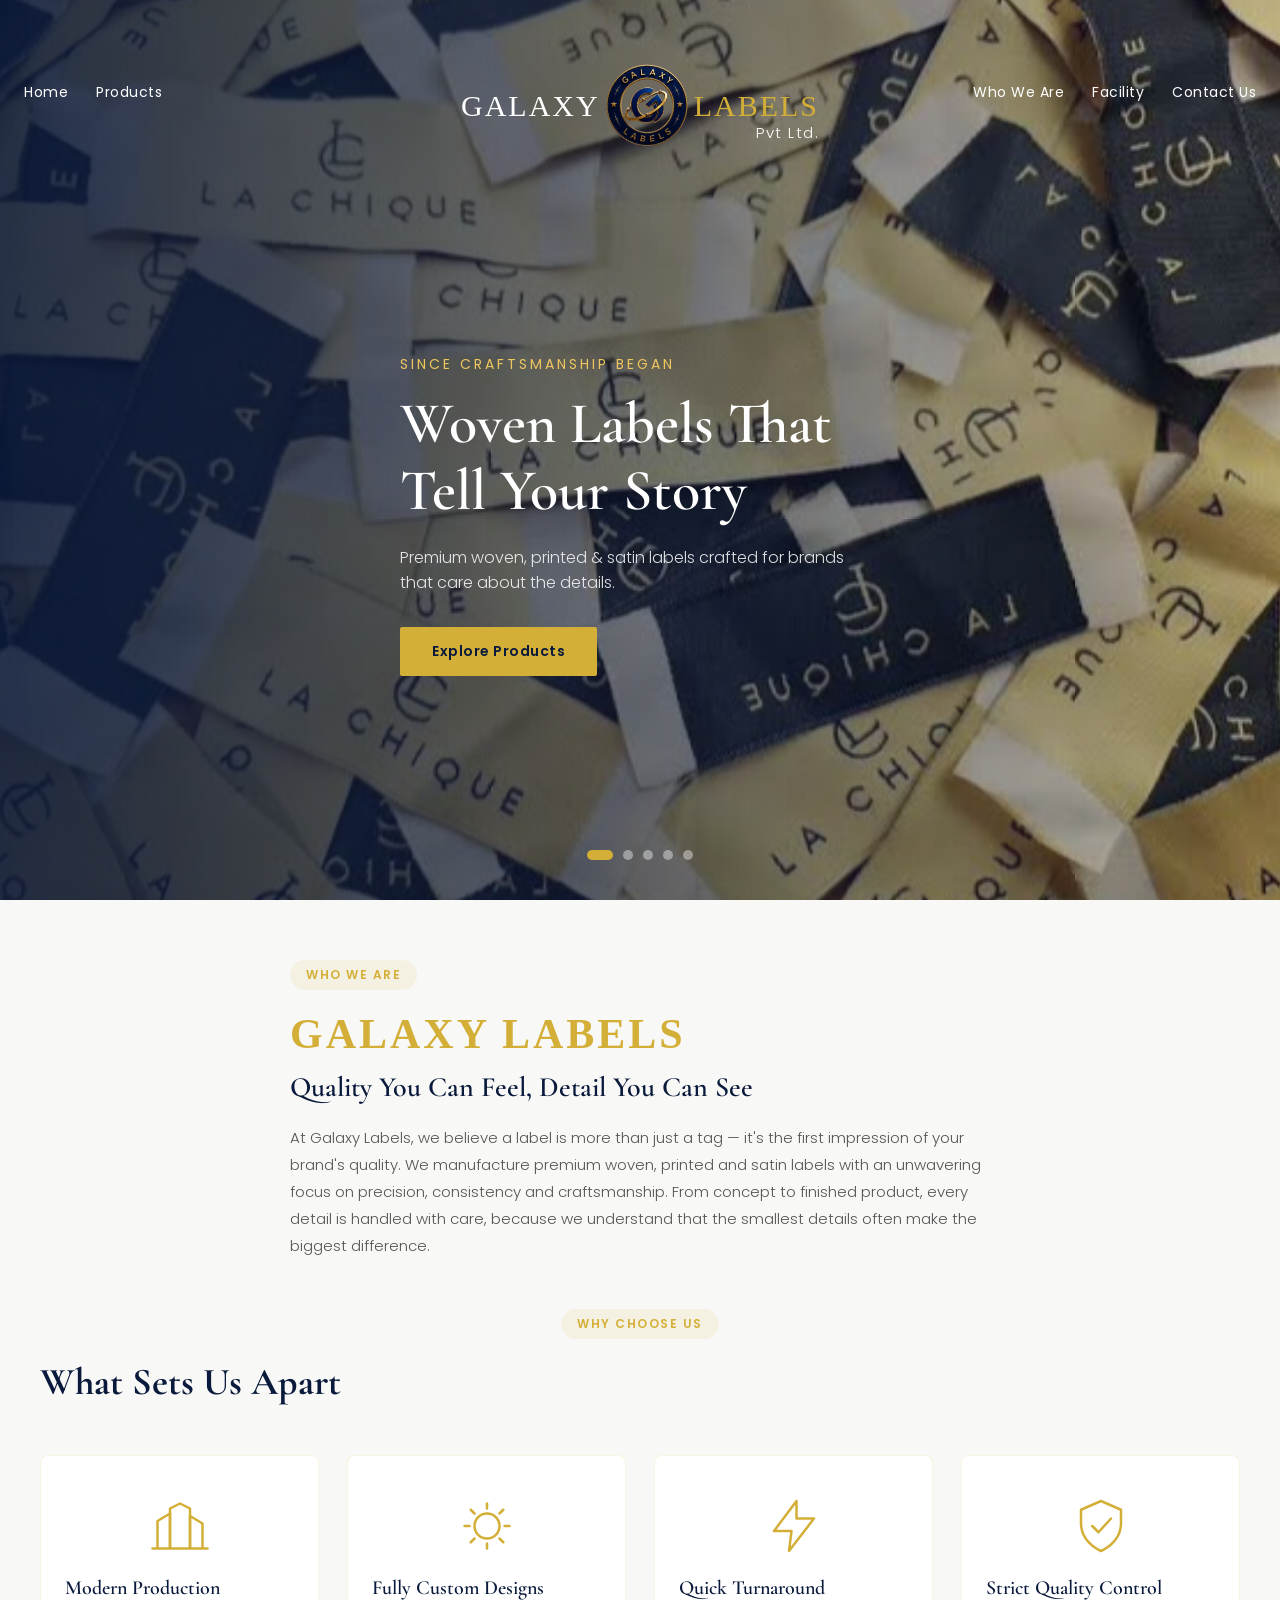
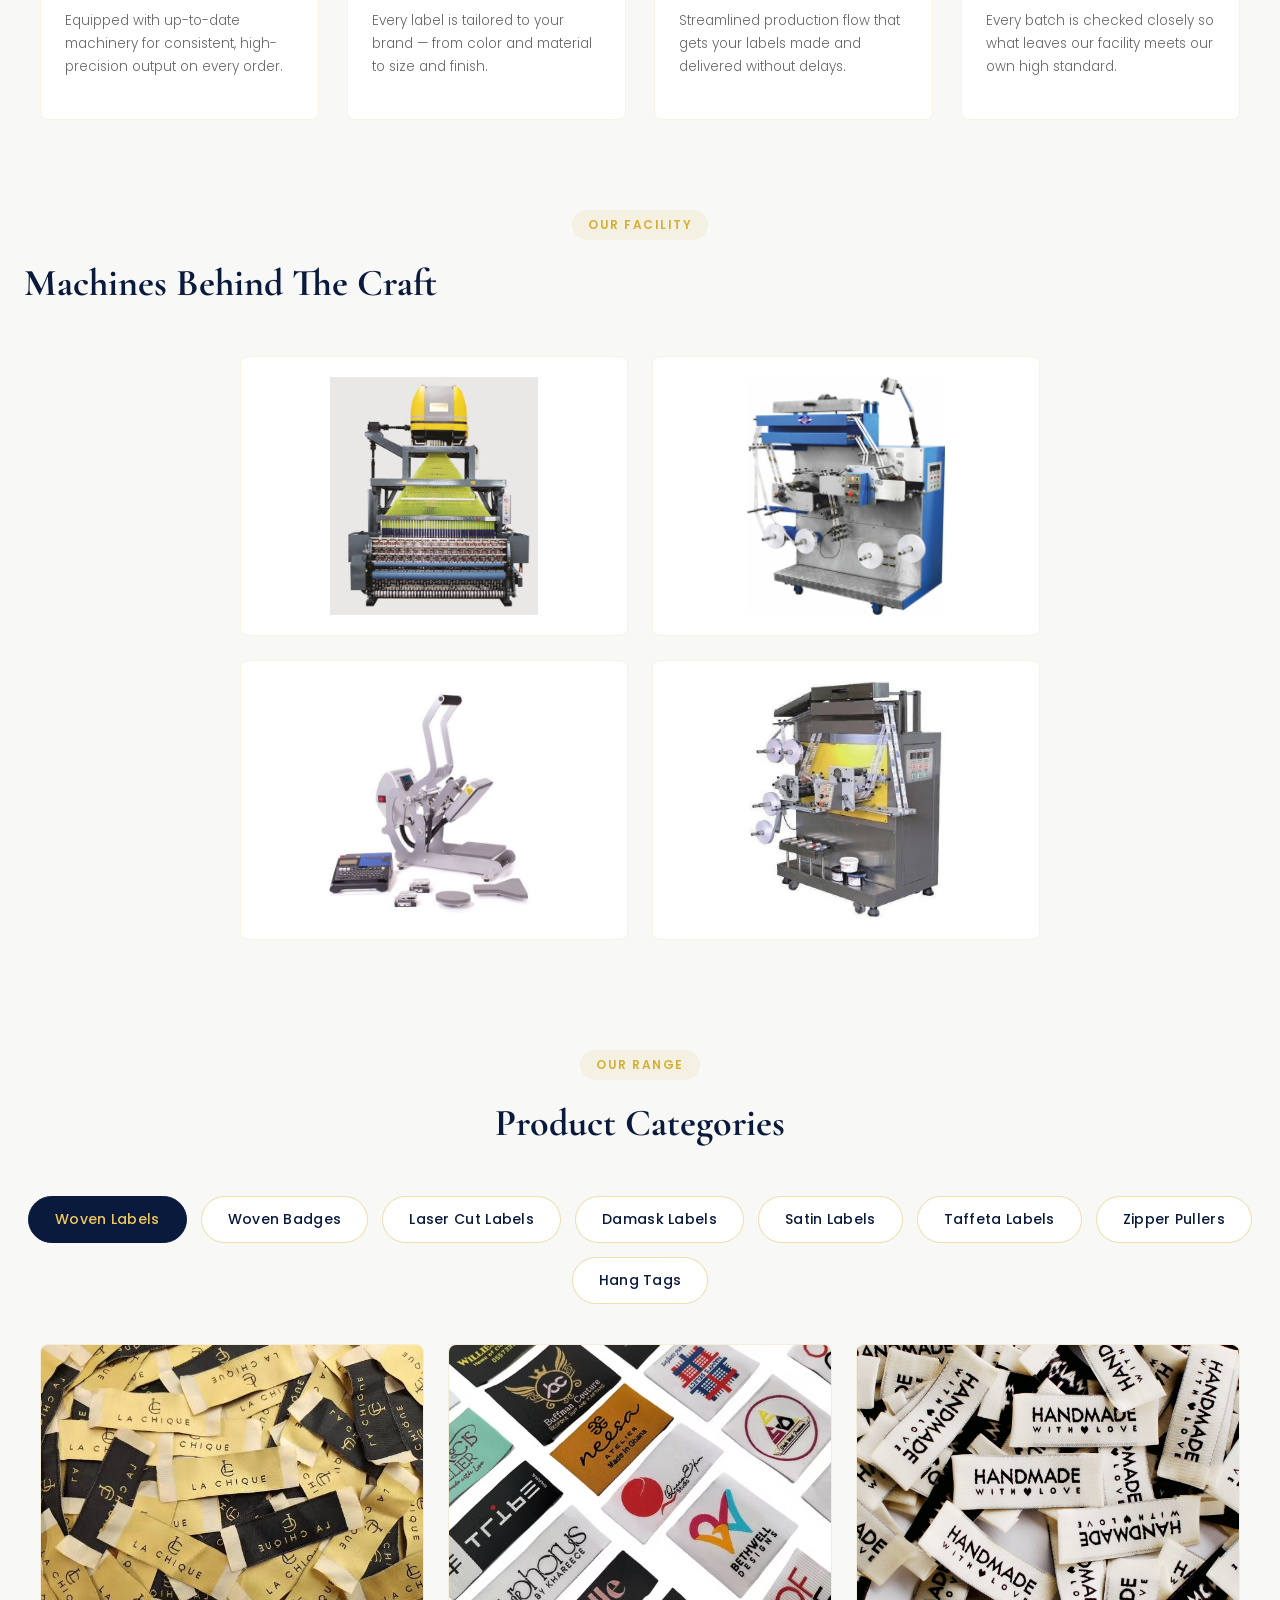
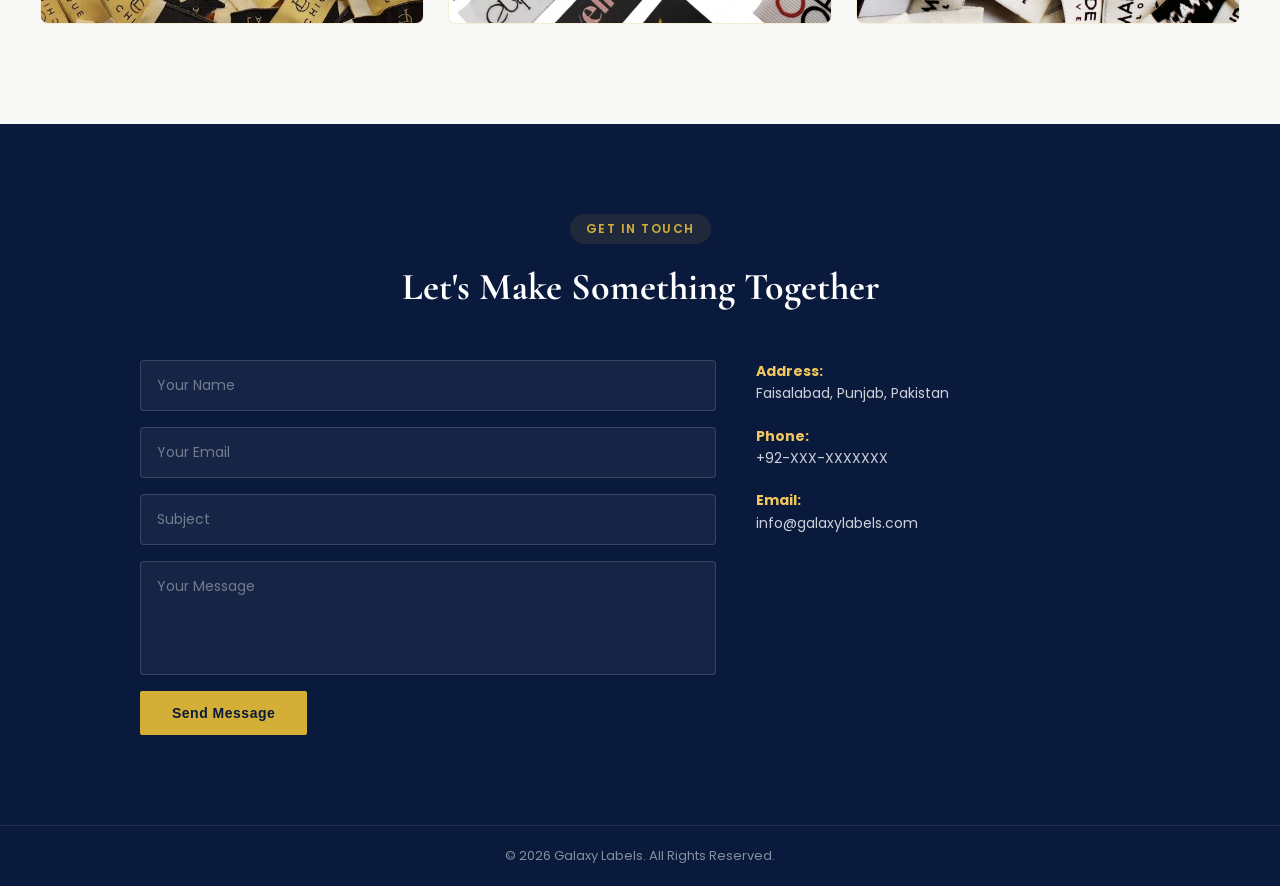
==== commit 6c1601ad: "added product category tabs and mobile logo suffix fix" ====
--- a/index.html
+++ b/index.html
@@ -211,47 +211,23 @@
 </div>
 
 <!-- PRODUCTS -->
+<!-- PRODUCTS -->
 <section class="products" id="products">
   <span class="tag-label center">Our Range</span>
   <h2 class="section-title">Product Categories</h2>
 
-  <div class="product-grid">
-
-    <a href="product-woven.html" class="product-card">
-      <img src="images/slide1.jpg" alt="Woven Labels">
-      <div class="card-overlay">
-        <h3>Woven Labels</h3>
-        <span class="view-link">View Collection →</span>
-      </div>
-    </a>
-
-    <a href="product-printed.html" class="product-card">
-      <img src="images/slide3.avif" alt="Satin Print Labels">
-      <div class="card-overlay">
-        <h3>Satin Print Labels</h3>
-        <span class="view-link">View Collection →</span>
-      </div>
-    </a>
-
-    <a href="product-hangtags.html" class="product-card">
-      <img src="images/slide5.jpg" alt="Hang Tags">
-      <div class="card-overlay">
-        <h3>Hang Tags</h3>
-        <span class="view-link">View Collection →</span>
-      </div>
-    </a>
-
-    <a href="product-badges.html" class="product-card">
-      <img src="images/slide4.jpg" alt="Woven Badges">
-      <div class="card-overlay">
-        <h3>Woven Badges</h3>
-        <span class="view-link">View Collection →</span>
-      </div>
-    </a>
-
-  </div>
-</section>
-
+<div class="product-tabs">
+  <button class="tab-btn active" onclick="showProductCategory('woven', this)">Woven Labels</button>
+  <button class="tab-btn" onclick="showProductCategory('badges', this)">Woven Badges</button>
+  <button class="tab-btn" onclick="showProductCategory('lasercut', this)">Laser Cut Labels</button>
+  <button class="tab-btn" onclick="showProductCategory('damask', this)">Damask Labels</button>
+  <button class="tab-btn" onclick="showProductCategory('satin', this)">Satin Labels</button>
+  <button class="tab-btn" onclick="showProductCategory('taffeta', this)">Taffeta Labels</button>
+  <button class="tab-btn" onclick="showProductCategory('zipper', this)">Zipper Pullers</button>
+  <button class="tab-btn" onclick="showProductCategory('hangtags', this)">Hang Tags</button>
+</div>
+  <div class="product-gallery" id="productGallery"></div>
+</section>
 <!-- CONTACT -->
 <section class="contact" id="contact">
   <div class="contact-inner">
--- a/style.css
+++ b/style.css
@@ -129,11 +129,11 @@
 .logo-suffix {
   color: var(--white);
   font-family: var(--font-body);
-  font-size: 12px;
+  font-size: 15px;
   letter-spacing: 1.5px;
   font-weight: 300;
   margin-top: -50px;
-  margin-right: -20px;
+margin-left: 10px;
   transition: 0.4s ease;
   align-self: flex-end;
 }
@@ -197,9 +197,9 @@
   margin-left: -6px;
 }
 .navbar.scrolled .logo-suffix {
-  font-size: 9px;
+  font-size: 12px;
   margin-top: -30px;
-  margin-right: -15px;
+  margin-left:-10px;
   align-self: flex-end;
 }
 .mobile-nav {
@@ -480,63 +480,64 @@
   margin-bottom: 50px;
 }
 
-.product-grid {
+.product-tabs {
+  display: flex;
+  flex-wrap: wrap;
+  justify-content: center;
+  gap: 14px;
+  margin-bottom: 40px;
+}
+
+.tab-btn {
+  background: var(--white);
+  border: 1.5px solid rgba(212, 175, 55, 0.4);
+  color: var(--navy-dark);
+  padding: 12px 26px;
+  font-family: var(--font-body);
+  font-size: 14px;
+  font-weight: 500;
+  letter-spacing: 0.3px;
+  border-radius: 30px;
+  cursor: pointer;
+  transition: 0.3s ease;
+}
+
+.tab-btn:hover {
+  border-color: var(--gold);
+  color: var(--gold);
+}
+
+.tab-btn.active {
+  background: var(--navy-dark);
+  border-color: var(--navy-dark);
+  color: var(--gold-light);
+}
+
+.product-gallery {
   max-width: 1200px;
   margin: 0 auto;
   display: grid;
-  grid-template-columns: repeat(4, 1fr);
+  grid-template-columns: repeat(3, 1fr);
   gap: 24px;
 }
 
-.product-card {
-  position: relative;
-  height: 320px;
-  border-radius: 6px;
+.gallery-item {
+  border-radius: 8px;
   overflow: hidden;
-  display: block;
-}
-
-.product-card img {
+  height: 280px;
+  background: var(--off-white);
+  border: 1px solid rgba(212, 175, 55, 0.15);
+}
+
+.gallery-item img {
   width: 100%;
   height: 100%;
   object-fit: cover;
-  transition: 0.5s;
-}
-
-.product-card:hover img {
-  transform: scale(1.08);
-}
-
-.card-overlay {
-  position: absolute;
-  inset: 0;
-  background: linear-gradient(to top, rgba(10,26,60,0.9) 0%, rgba(10,26,60,0.1) 60%);
-  display: flex;
-  flex-direction: column;
-  justify-content: flex-end;
-  padding: 24px;
-  text-align: left;
-}
-
-.card-overlay h3 {
-  font-family: var(--font-heading);
-  color: var(--white);
-  font-size: 22px;
-  margin-bottom: 8px;
-}
-
-.view-link {
-  color: var(--gold-light);
-  font-size: 13px;
-  font-weight: 500;
-  opacity: 0;
-  transform: translateY(8px);
-  transition: 0.3s;
-}
-
-.product-card:hover .view-link {
-  opacity: 1;
-  transform: translateY(0);
+  transition: 0.4s ease;
+}
+
+.gallery-item:hover img {
+  transform: scale(1.06);
 }
 /* ===== FACILITY ===== */
 .facility {
@@ -738,9 +739,9 @@
 
 /* ===== RESPONSIVE ===== */
 @media (max-width: 992px) {
-  .product-grid {
-    grid-template-columns: repeat(2, 1fr);
-  }
+ .product-gallery {
+  grid-template-columns: repeat(2, 1fr);
+}
   .why-grid {
   grid-template-columns: repeat(2, 1fr);
 }
@@ -805,13 +806,14 @@
   }
 .logo-suffix {
   font-size: 9px;
-  margin-right: -15px;
+ margin-left: -11px;
   margin-top: -65px;
+
 }
 
 .navbar.scrolled .logo-suffix {
   font-size: 8px;
-  margin-right: -10px;
+  margin-left: -6px;
   margin-top: -40px;
 }
   /* Hide desktop left/right nav completely on mobile */
@@ -853,14 +855,22 @@
   }
 }
 @media (max-width: 480px) {
-    .facility-grid {
-  grid-template-columns: 1fr;
-}
-   .why-grid {
-  grid-template-columns: 1fr;
-} 
-  .product-grid {
+    .tab-btn {
+  padding: 9px 18px;
+  font-size: 12.5px;
+}
+  .facility-grid {
     grid-template-columns: 1fr;
+  }
+  .why-grid {
+    grid-template-columns: 1fr;
+  }
+  .product-gallery {
+    grid-template-columns: repeat(2, 1fr);
+    gap: 12px;
+  }
+  .gallery-item {
+    height: 150px;
   }
   .slide-content .sub {
     font-size: 14px;
@@ -868,7 +878,6 @@
   .btn-gold {
     padding: 12px 24px;
   }
-
   .machine-modal-content {
     max-height: 90vh;
   }
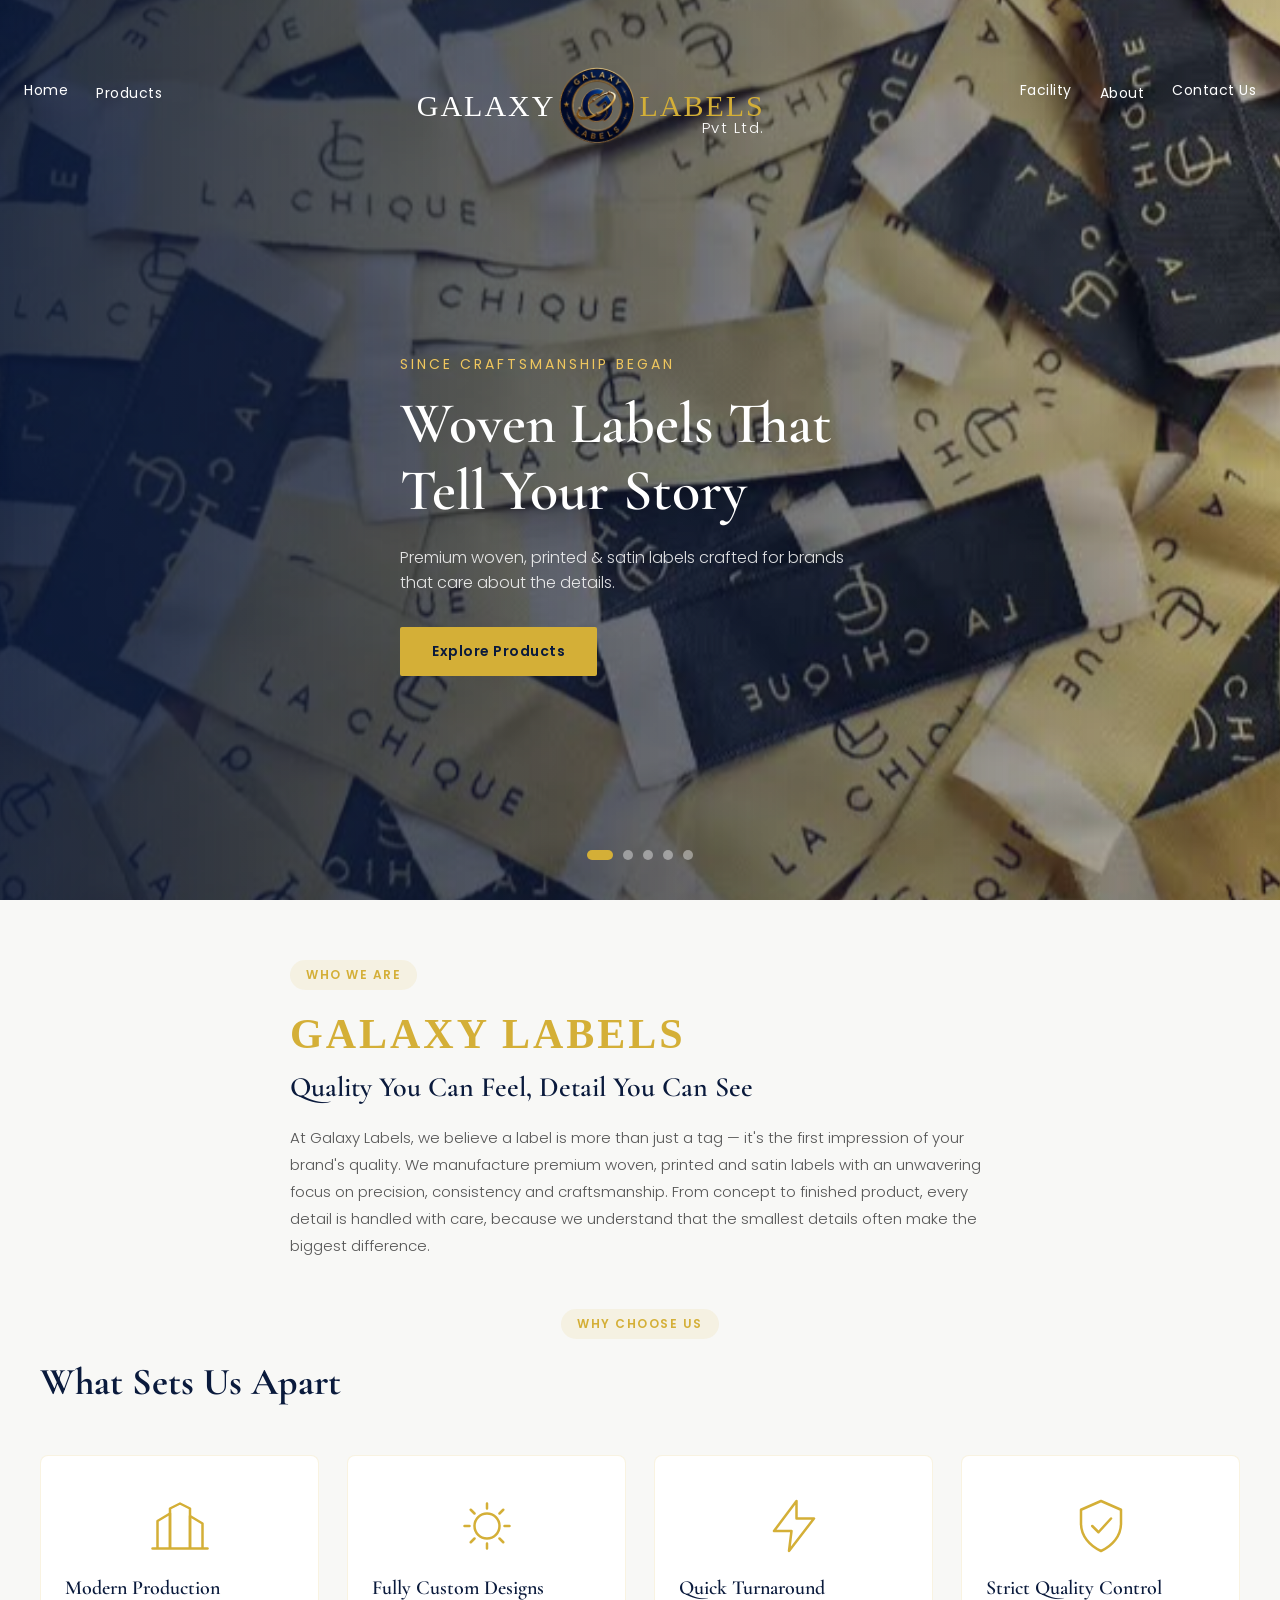
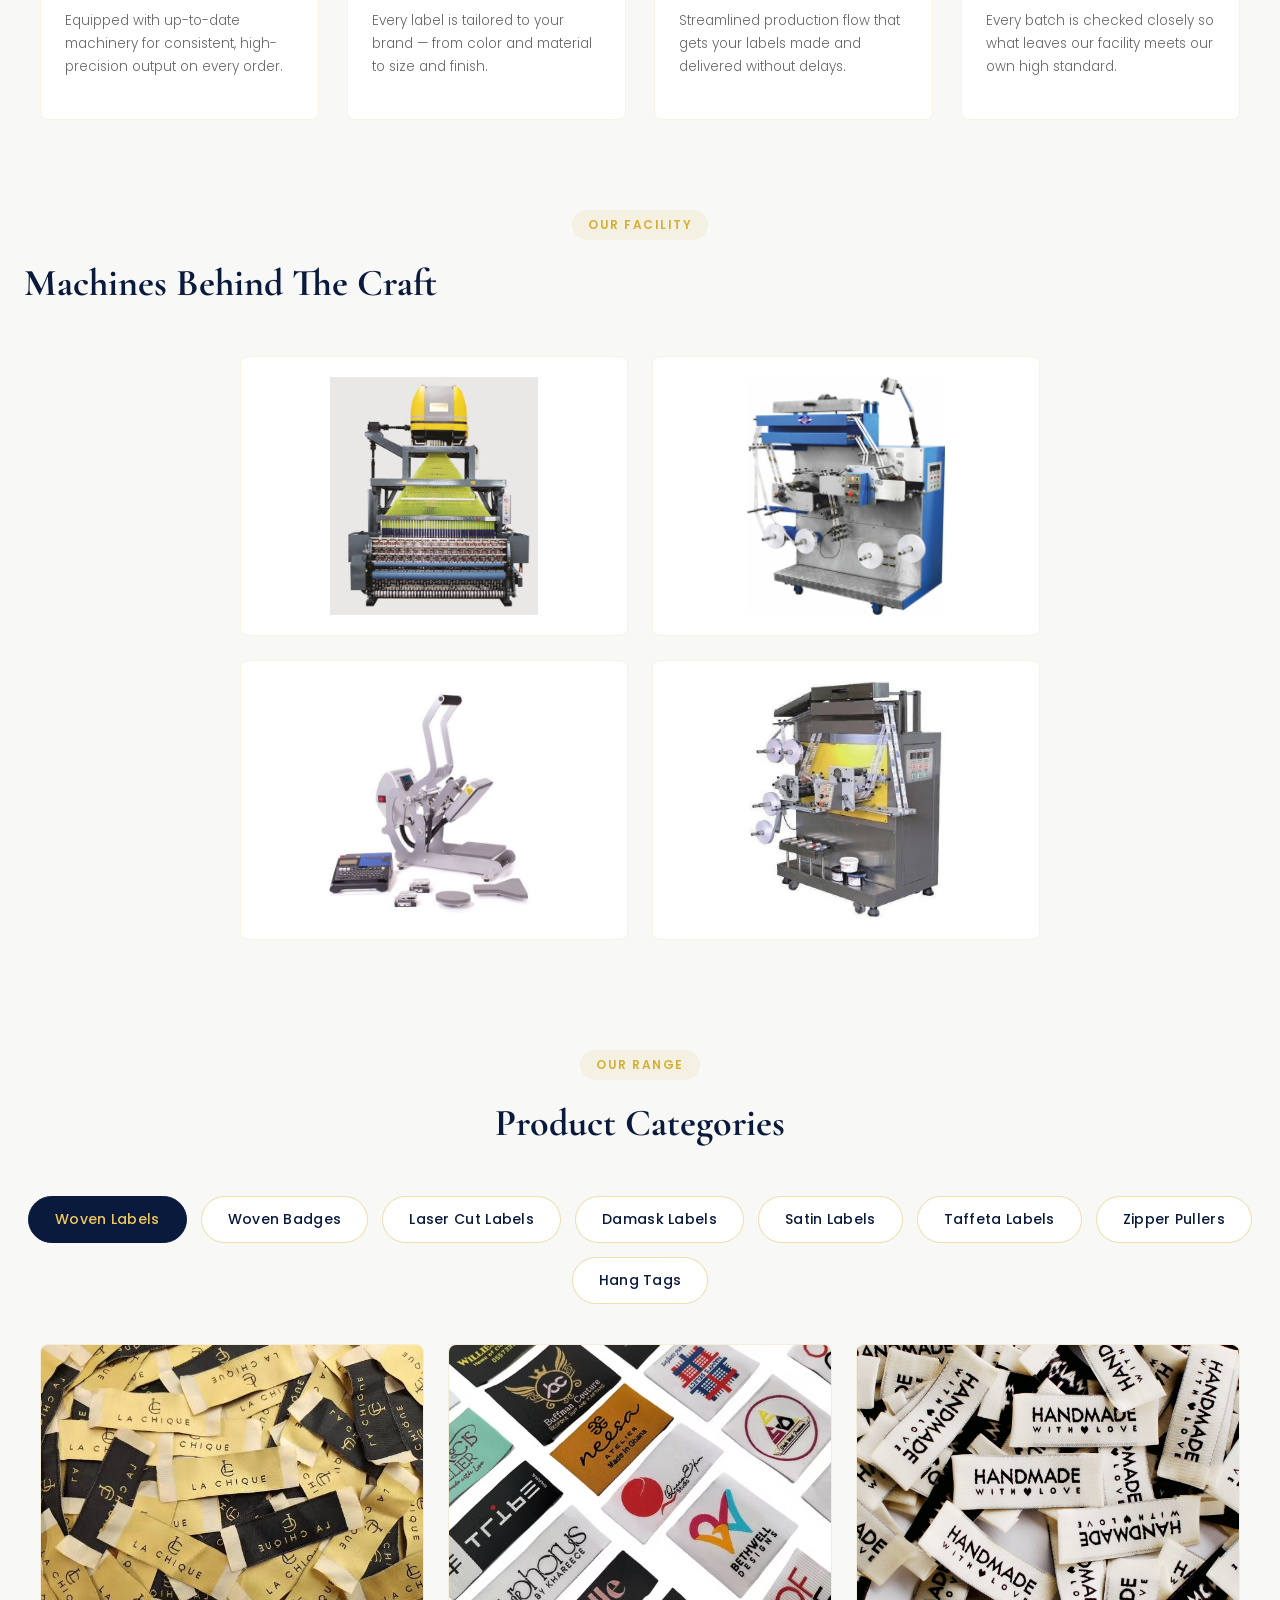
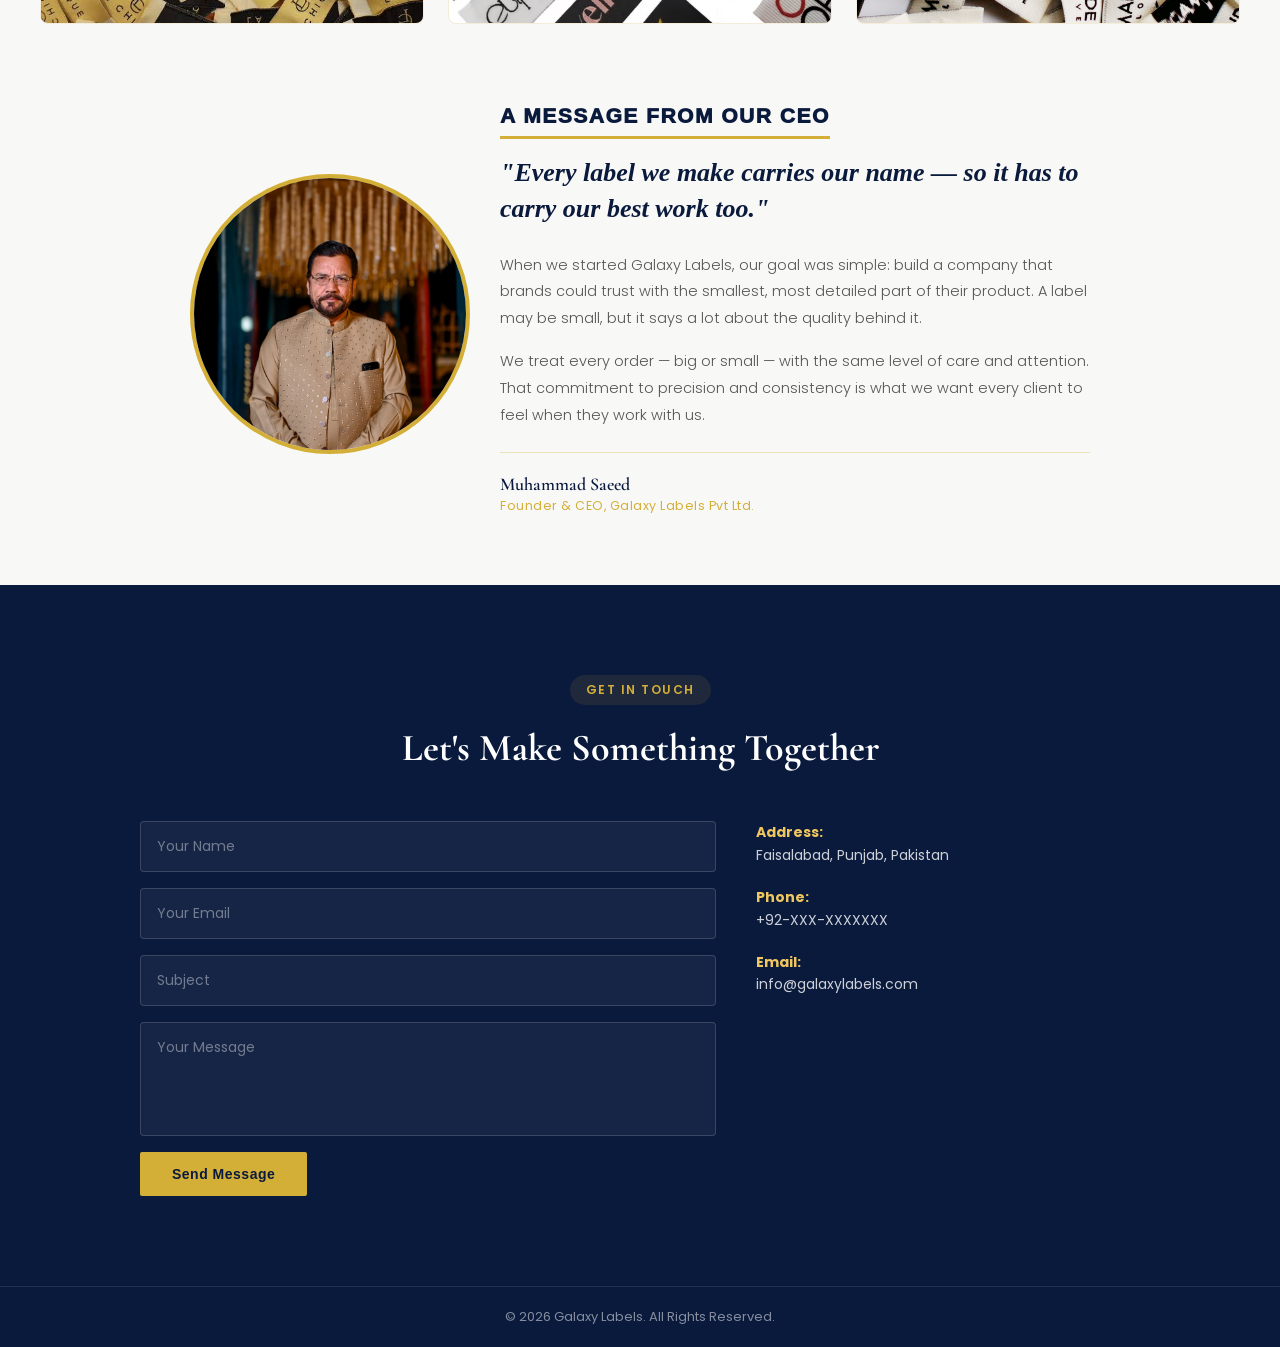
==== commit b826c536: "update" ====
--- a/index.html
+++ b/index.html
@@ -16,21 +16,43 @@
 
     <nav class="nav-side nav-left" id="navLeft">
       <a href="#home">Home</a>
-      <a href="#products">Products</a>
+
+      <div class="nav-dropdown">
+        <a href="#products" class="dropdown-toggle">Products</a>
+        <div class="dropdown-menu">
+          <a href="#products" onclick="goToProduct('woven')">Woven Labels</a>
+          <a href="#products" onclick="goToProduct('badges')">Woven Badges</a>
+          <a href="#products" onclick="goToProduct('lasercut')">Laser Cut Labels</a>
+          <a href="#products" onclick="goToProduct('damask')">Damask Labels</a>
+          <a href="#products" onclick="goToProduct('satin')">Satin Labels</a>
+          <a href="#products" onclick="goToProduct('taffeta')">Taffeta Labels</a>
+          <a href="#products" onclick="goToProduct('zipper')">Zipper Pullers</a>
+          <a href="#products" onclick="goToProduct('hangtags')">Hang Tags</a>
+        </div>
+      </div>
     </nav>
 
-  <a href="index.html" class="logo">
-  <div class="logo-row">
-    <span class="logo-text logo-left">GALAXY</span>
-    <img src="images/logo.jpg.png" alt="Galaxy Labels Logo">
-    <span class="logo-text logo-right">LABELS</span>
-  </div>
-  <span class="logo-suffix">Pvt Ltd.</span>
-</a>
+    <a href="index.html" class="logo">
+      <div class="logo-row">
+        <span class="logo-text logo-left">GALAXY</span>
+        <img src="images/logo.jpg.png" alt="Galaxy Labels Logo">
+        <span class="logo-text logo-right">LABELS</span>
+      </div>
+      <span class="logo-suffix">Pvt Ltd.</span>
+    </a>
 
     <nav class="nav-side nav-right" id="navRight">
-      <a href="#about">Who We Are</a>
       <a href="#facility">Facility</a>
+
+      <div class="nav-dropdown">
+        <a href="#about" class="dropdown-toggle">About</a>
+        <div class="dropdown-menu">
+          <a href="#about">Who We Are</a>
+          <a href="#ceo">CEO Message</a>
+          <a href="#blog">Blog</a>
+        </div>
+      </div>
+
       <a href="#contact">Contact Us</a>
     </nav>
 
@@ -40,15 +62,37 @@
 
     <nav class="mobile-nav" id="mobileNav">
       <a href="#home">Home</a>
-      <a href="#products">Products</a>
-      <a href="#about">Who We Are</a>
+
+      <div class="mobile-accordion">
+        <button class="accordion-toggle" onclick="toggleAccordion(this)">Products <span class="arrow">▾</span></button>
+        <div class="accordion-content">
+          <a href="#products" onclick="goToProduct('woven')">Woven Labels</a>
+          <a href="#products" onclick="goToProduct('badges')">Woven Badges</a>
+          <a href="#products" onclick="goToProduct('lasercut')">Laser Cut Labels</a>
+          <a href="#products" onclick="goToProduct('damask')">Damask Labels</a>
+          <a href="#products" onclick="goToProduct('satin')">Satin Labels</a>
+          <a href="#products" onclick="goToProduct('taffeta')">Taffeta Labels</a>
+          <a href="#products" onclick="goToProduct('zipper')">Zipper Pullers</a>
+          <a href="#products" onclick="goToProduct('hangtags')">Hang Tags</a>
+        </div>
+      </div>
+
       <a href="#facility">Facility</a>
+
+      <div class="mobile-accordion">
+        <button class="accordion-toggle" onclick="toggleAccordion(this)">About <span class="arrow">▾</span></button>
+        <div class="accordion-content">
+          <a href="#about">Who We Are</a>
+          <a href="#ceo">CEO Message</a>
+          <a href="#blog">Blog</a>
+        </div>
+      </div>
+
       <a href="#contact">Contact Us</a>
     </nav>
 
   </div>
 </header>
-
 <!-- HERO SLIDER -->
 <section class="hero" id="home">
   <div class="slider" id="slider">
@@ -217,16 +261,38 @@
   <h2 class="section-title">Product Categories</h2>
 
 <div class="product-tabs">
-  <button class="tab-btn active" onclick="showProductCategory('woven', this)">Woven Labels</button>
-  <button class="tab-btn" onclick="showProductCategory('badges', this)">Woven Badges</button>
-  <button class="tab-btn" onclick="showProductCategory('lasercut', this)">Laser Cut Labels</button>
-  <button class="tab-btn" onclick="showProductCategory('damask', this)">Damask Labels</button>
-  <button class="tab-btn" onclick="showProductCategory('satin', this)">Satin Labels</button>
-  <button class="tab-btn" onclick="showProductCategory('taffeta', this)">Taffeta Labels</button>
-  <button class="tab-btn" onclick="showProductCategory('zipper', this)">Zipper Pullers</button>
-  <button class="tab-btn" onclick="showProductCategory('hangtags', this)">Hang Tags</button>
+  <button class="tab-btn active" data-key="woven" onclick="showProductCategory('woven', this)">Woven Labels</button>
+  <button class="tab-btn" data-key="badges" onclick="showProductCategory('badges', this)">Woven Badges</button>
+  <button class="tab-btn" data-key="lasercut" onclick="showProductCategory('lasercut', this)">Laser Cut Labels</button>
+  <button class="tab-btn" data-key="damask" onclick="showProductCategory('damask', this)">Damask Labels</button>
+  <button class="tab-btn" data-key="satin" onclick="showProductCategory('satin', this)">Satin Labels</button>
+  <button class="tab-btn" data-key="taffeta" onclick="showProductCategory('taffeta', this)">Taffeta Labels</button>
+  <button class="tab-btn" data-key="zipper" onclick="showProductCategory('zipper', this)">Zipper Pullers</button>
+  <button class="tab-btn" data-key="hangtags" onclick="showProductCategory('hangtags', this)">Hang Tags</button>
 </div>
   <div class="product-gallery" id="productGallery"></div>
+</section>
+<!-- CEO MESSAGE -->
+<section class="ceo-message" id="ceo">
+  <div class="ceo-inner">
+
+  <div class="ceo-content">
+    <h2 class="ceo-tag">A Message From Our CEO</h2>
+
+    <div class="ceo-image">
+      <img src="images/ceo.jpeg" alt="Muhammad Saeed - CEO">
+    </div>
+
+    <h3 class="ceo-quote">"Every label we make carries our name — so it has to carry our best work too."</h3>
+    <p>When we started Galaxy Labels, our goal was simple: build a company that brands could trust with the smallest, most detailed part of their product. A label may be small, but it says a lot about the quality behind it.</p>
+    <p>We treat every order — big or small — with the same level of care and attention. That commitment to precision and consistency is what we want every client to feel when they work with us.</p>
+    <div class="ceo-signature">
+      <span class="ceo-name">Muhammad Saeed</span>
+      <span class="ceo-title">Founder & CEO, Galaxy Labels Pvt Ltd.</span>
+    </div>
+  </div>
+
+</div>
 </section>
 <!-- CONTACT -->
 <section class="contact" id="contact">
--- a/style.css
+++ b/style.css
@@ -58,10 +58,10 @@
   max-width: 1300px;
   margin: 0 auto;
   width: 100%;
-  display: grid;
-  grid-template-columns: 1fr auto 1fr;
+  display: flex;
+  justify-content: space-between;
   align-items: center;
-  padding: 16px 24px;
+  padding: 6px 24px;
   position: relative;
 }
 
@@ -138,8 +138,8 @@
   align-self: flex-end;
 }
 .logo img {
-  width: 130px;
-  height: 130px;
+  width: 120px;
+  height: 120px;
   border-radius: 50%;
   transition: 0.4s ease;
   margin: 0 -3px;
@@ -463,7 +463,7 @@
 
 /* ===== PRODUCTS ===== */
 .products {
-  padding: 60px 24px 100px;
+  padding: 60px 24px 40px;
   text-align: center;
 }
 
@@ -662,6 +662,72 @@
   font-weight: 300;
   margin-bottom: 10px;
 }
+/* ===== CEO MESSAGE ===== */
+.ceo-message {
+  padding: 40px 24px 70px;
+  background: var(--off-white);
+}
+
+.ceo-inner {
+  max-width: 900px;
+  margin: 0 auto;
+}
+
+.ceo-image {
+  display: flex;
+  float: left;
+  margin: 70px 30px 10px 0;
+}
+
+.ceo-image img {
+  width: 280px;
+  height: 280px;
+  border-radius: 50%;
+  object-fit: cover;
+  border: 4px solid var(--gold);
+}
+.ceo-content {
+  text-align: left;
+}
+
+.ceo-quote {
+  font-family: var(--font-heading);
+  font-size: 26px;
+  font-style: italic;
+  color: var(--navy-dark);
+  line-height: 1.4;
+  margin: 16px 0 24px;
+}
+
+.ceo-content p {
+  color: #555;
+  font-size: 14.5px;
+  line-height: 1.85;
+  font-weight: 300;
+  margin-bottom: 16px;
+}
+
+.ceo-signature {
+  margin-top: 24px;
+  padding-top: 20px;
+  border-top: 1px solid rgba(212, 175, 55, 0.3);
+  display: flex;
+  flex-direction: column;
+}
+
+.ceo-name {
+  font-family: var(--font-heading);
+  font-size: 18px;
+  color: var(--navy-dark);
+  font-weight: 600;
+}
+
+.ceo-title {
+  font-size: 12.5px;
+  color: var(--gold);
+  letter-spacing: 0.5px;
+  margin-top: 2px;
+}
 
 /* ===== CONTACT ===== */
 .contact {
@@ -739,6 +805,38 @@
 
 /* ===== RESPONSIVE ===== */
 @media (max-width: 992px) {
+.ceo-content {
+  text-align: center;
+}
+
+.ceo-image {
+  float: none;
+  margin: 20px auto;
+}
+
+.ceo-signature {
+  align-items: center;
+}
+.ceo-tag {
+  order: 1;
+}
+
+.ceo-image {
+  float: none;
+  margin: 20px auto;
+  display: flex;
+  justify-content: center;
+  width: 100%;
+}
+
+.ceo-quote {
+  order: 3;
+}
+
+.ceo-content p {
+  order: 4;
+}
+
  .product-gallery {
   grid-template-columns: repeat(2, 1fr);
 }
@@ -887,4 +985,116 @@
   .modal-body h2 {
     font-size: 22px;
   }
+}
+.ceo-tag {
+  display: inline-block;
+  background: none;
+  border-bottom: 3px solid var(--gold);
+  padding: 0 0 8px 0;
+  border-radius: 0;
+  font-size: 21px;
+  font-weight: 1000;
+  letter-spacing: 1.5px;
+  color: var(--navy-dark);
+  text-transform: uppercase;
+}
+
+@media (max-width: 480px) {
+  .ceo-tag {
+    font-size: 23px;
+    padding: 8px 16px;
+  }
+}
+/* ===== NAV DROPDOWN (DESKTOP) ===== */
+.nav-dropdown {
+  position: relative;
+}
+
+.dropdown-menu {
+  position: absolute;
+  top: 100%;
+  left: 50%;
+  transform: translateX(-50%);
+  background: var(--navy-dark);
+  min-width: 200px;
+  padding: 10px 0;
+  border-radius: 6px;
+  box-shadow: 0 10px 30px rgba(0,0,0,0.3);
+  opacity: 0;
+  visibility: hidden;
+  transform: translateX(-50%) translateY(10px);
+  transition: 0.25s ease;
+  z-index: 50;
+}
+
+.nav-dropdown:hover .dropdown-menu {
+  opacity: 1;
+  visibility: visible;
+  transform: translateX(-50%) translateY(0);
+}
+
+.dropdown-menu a {
+  display: block;
+  padding: 10px 20px;
+  font-size: 13.5px;
+  white-space: nowrap;
+  color: var(--white);
+}
+
+.dropdown-menu a:hover {
+  background: rgba(212, 175, 55, 0.1);
+  color: var(--gold-light);
+}
+
+/* ===== MOBILE ACCORDION ===== */
+.mobile-accordion {
+  display: flex;
+  flex-direction: column;
+  width: 100%;
+}
+
+.accordion-toggle {
+  background: none;
+  border: none;
+  color: var(--white);
+  font-size: 15px;
+  font-weight: 400;
+  letter-spacing: 0.5px;
+  font-family: var(--font-body);
+  display: flex;
+  justify-content: space-between;
+  align-items: center;
+  width: 100%;
+  cursor: pointer;
+  padding: 0;
+}
+
+.accordion-toggle .arrow {
+  color: var(--gold);
+  transition: 0.3s ease;
+  font-size: 12px;
+}
+
+.accordion-toggle.open .arrow {
+  transform: rotate(180deg);
+}
+
+.accordion-content {
+  display: none;
+  flex-direction: column;
+  gap: 12px;
+  padding: 12px 0 0 14px;
+}
+
+.accordion-content.open {
+  display: flex;
+}
+
+.accordion-content a {
+  color: rgba(255,255,255,0.75);
+  font-size: 13.5px;
+}
+
+.accordion-content a:hover {
+  color: var(--gold-light);
 }
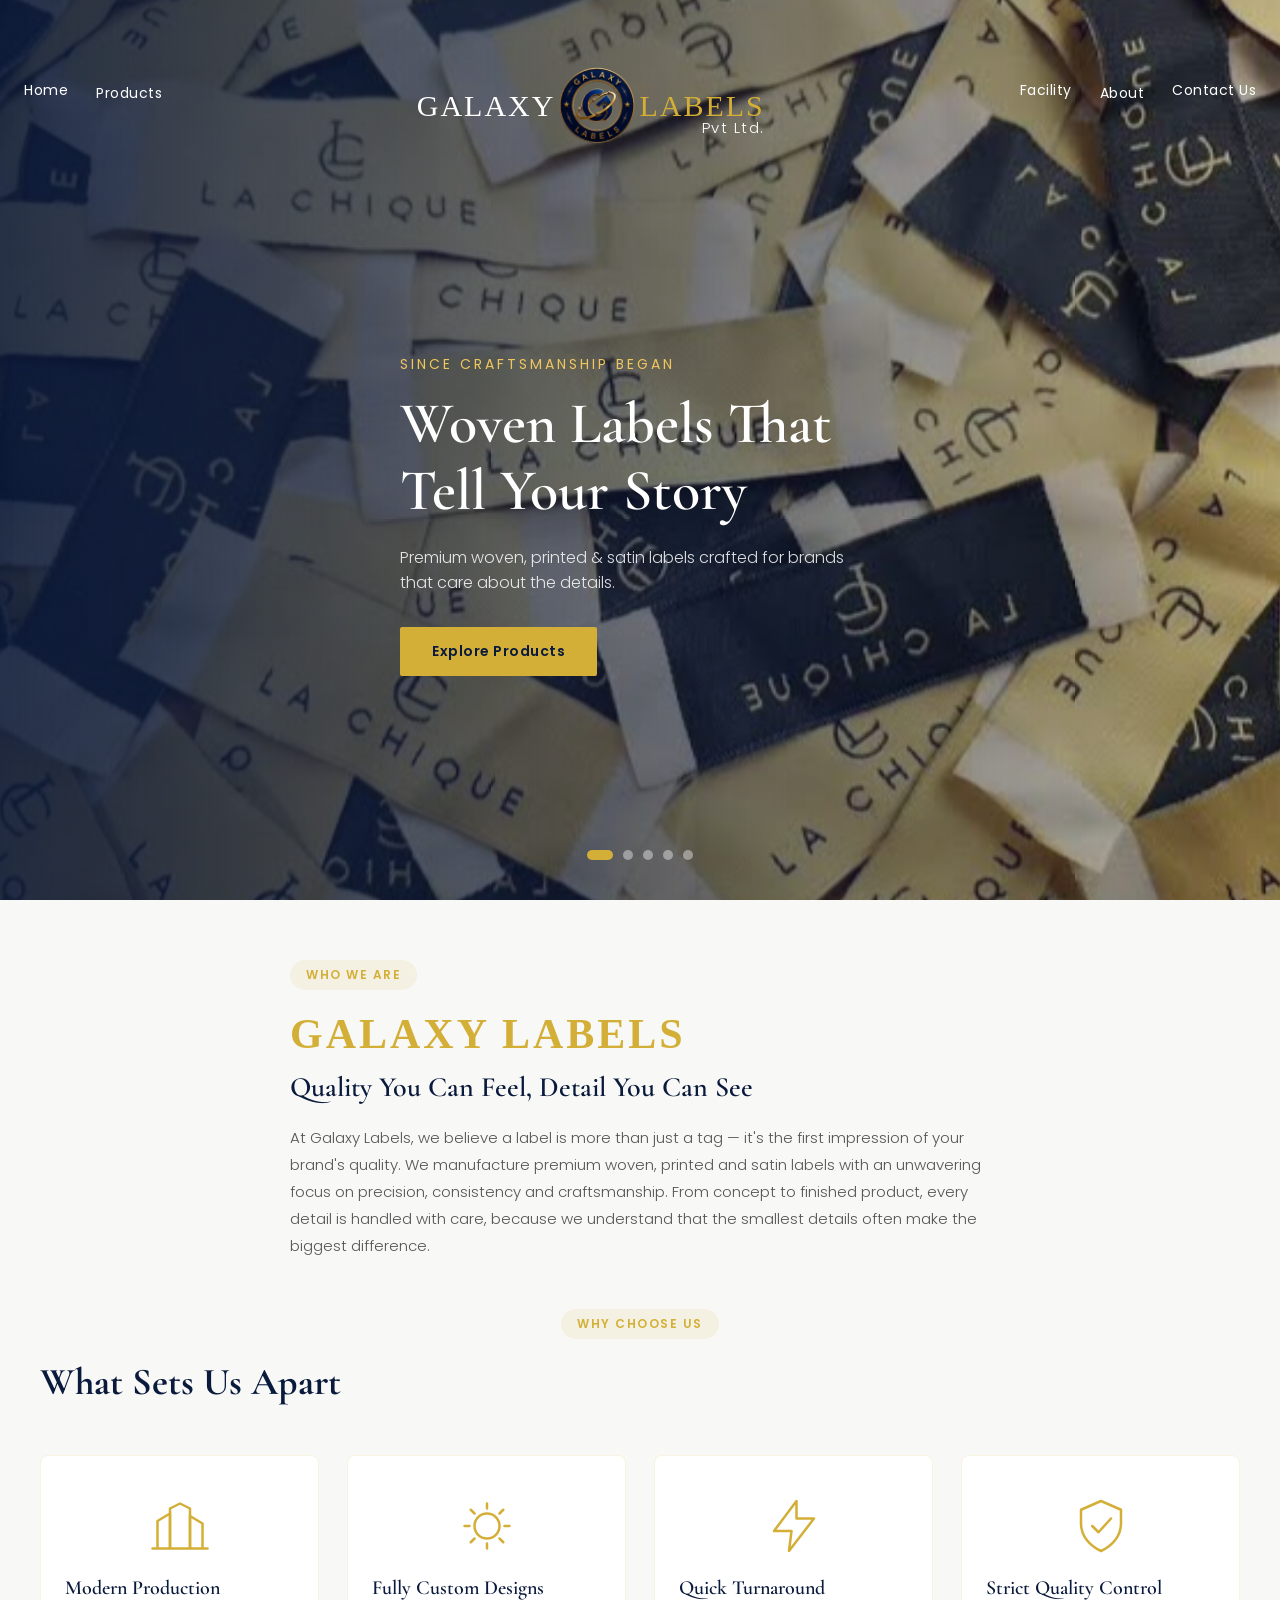
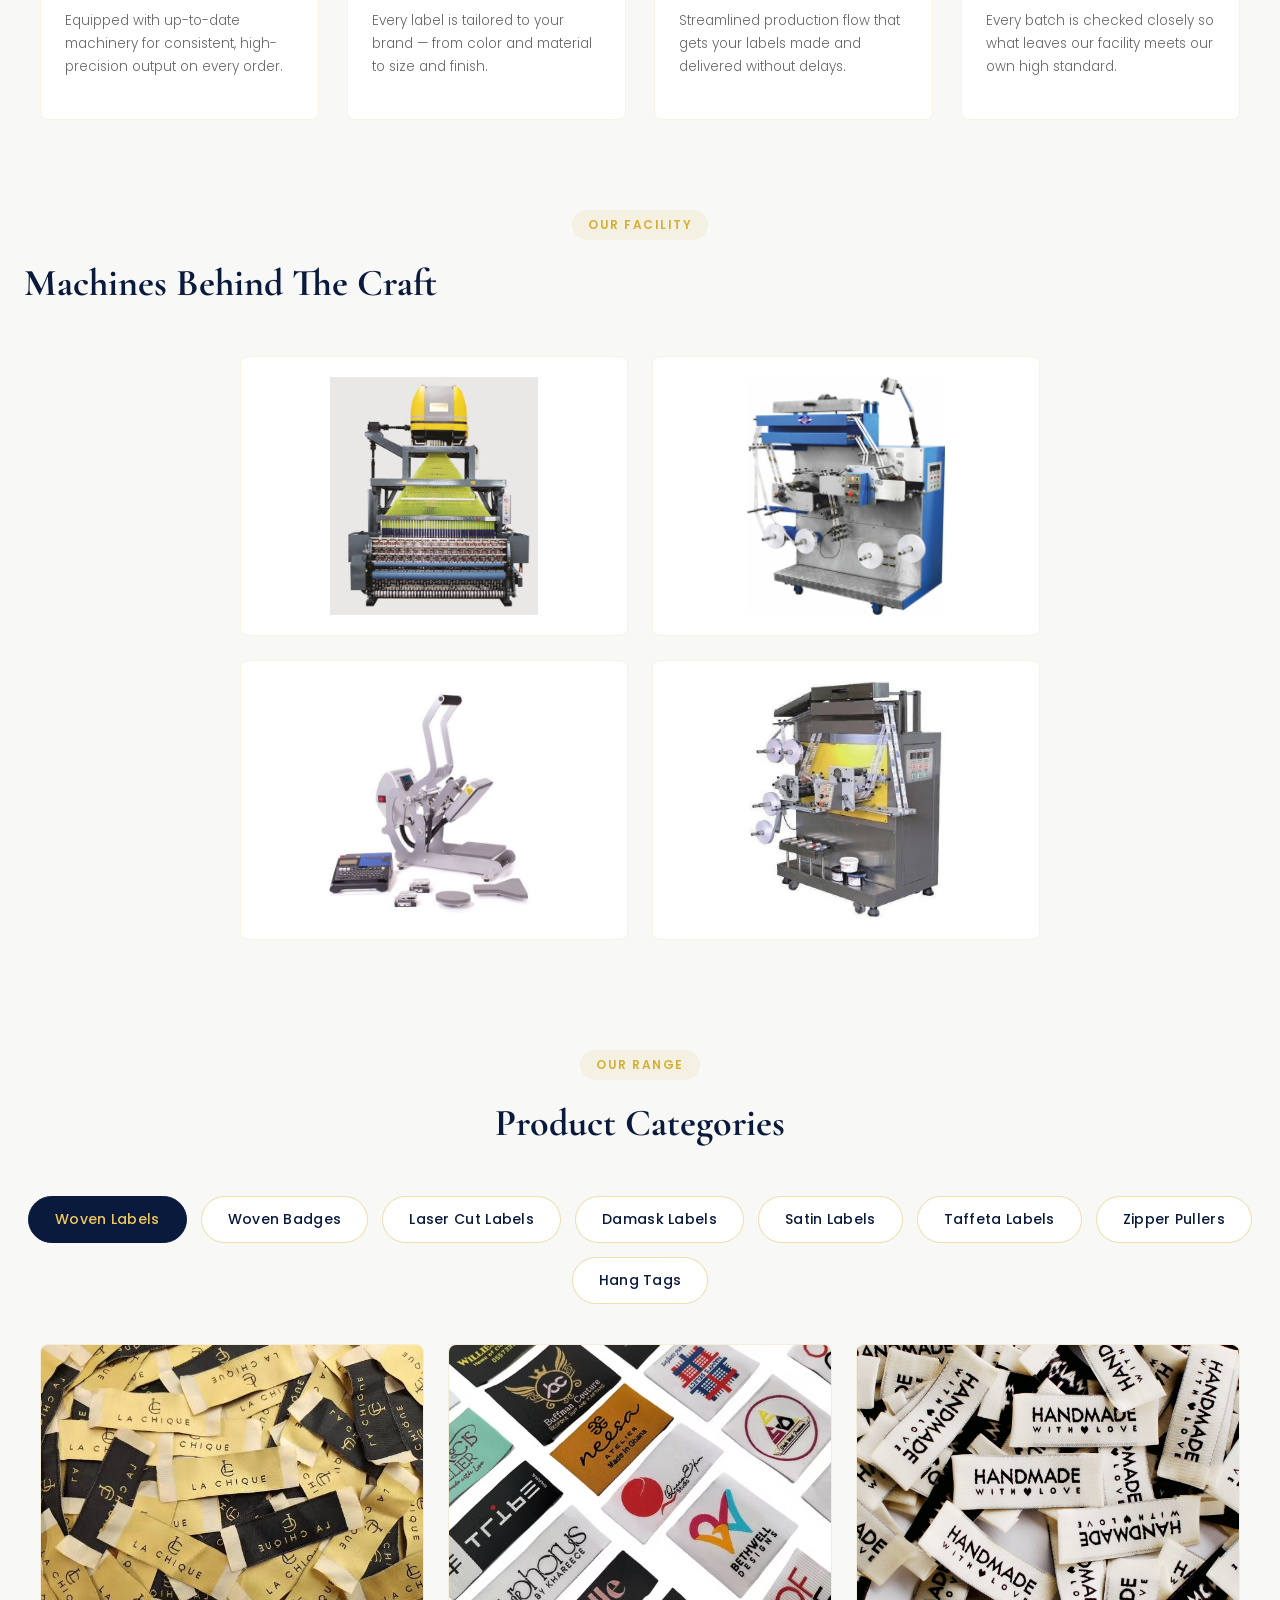
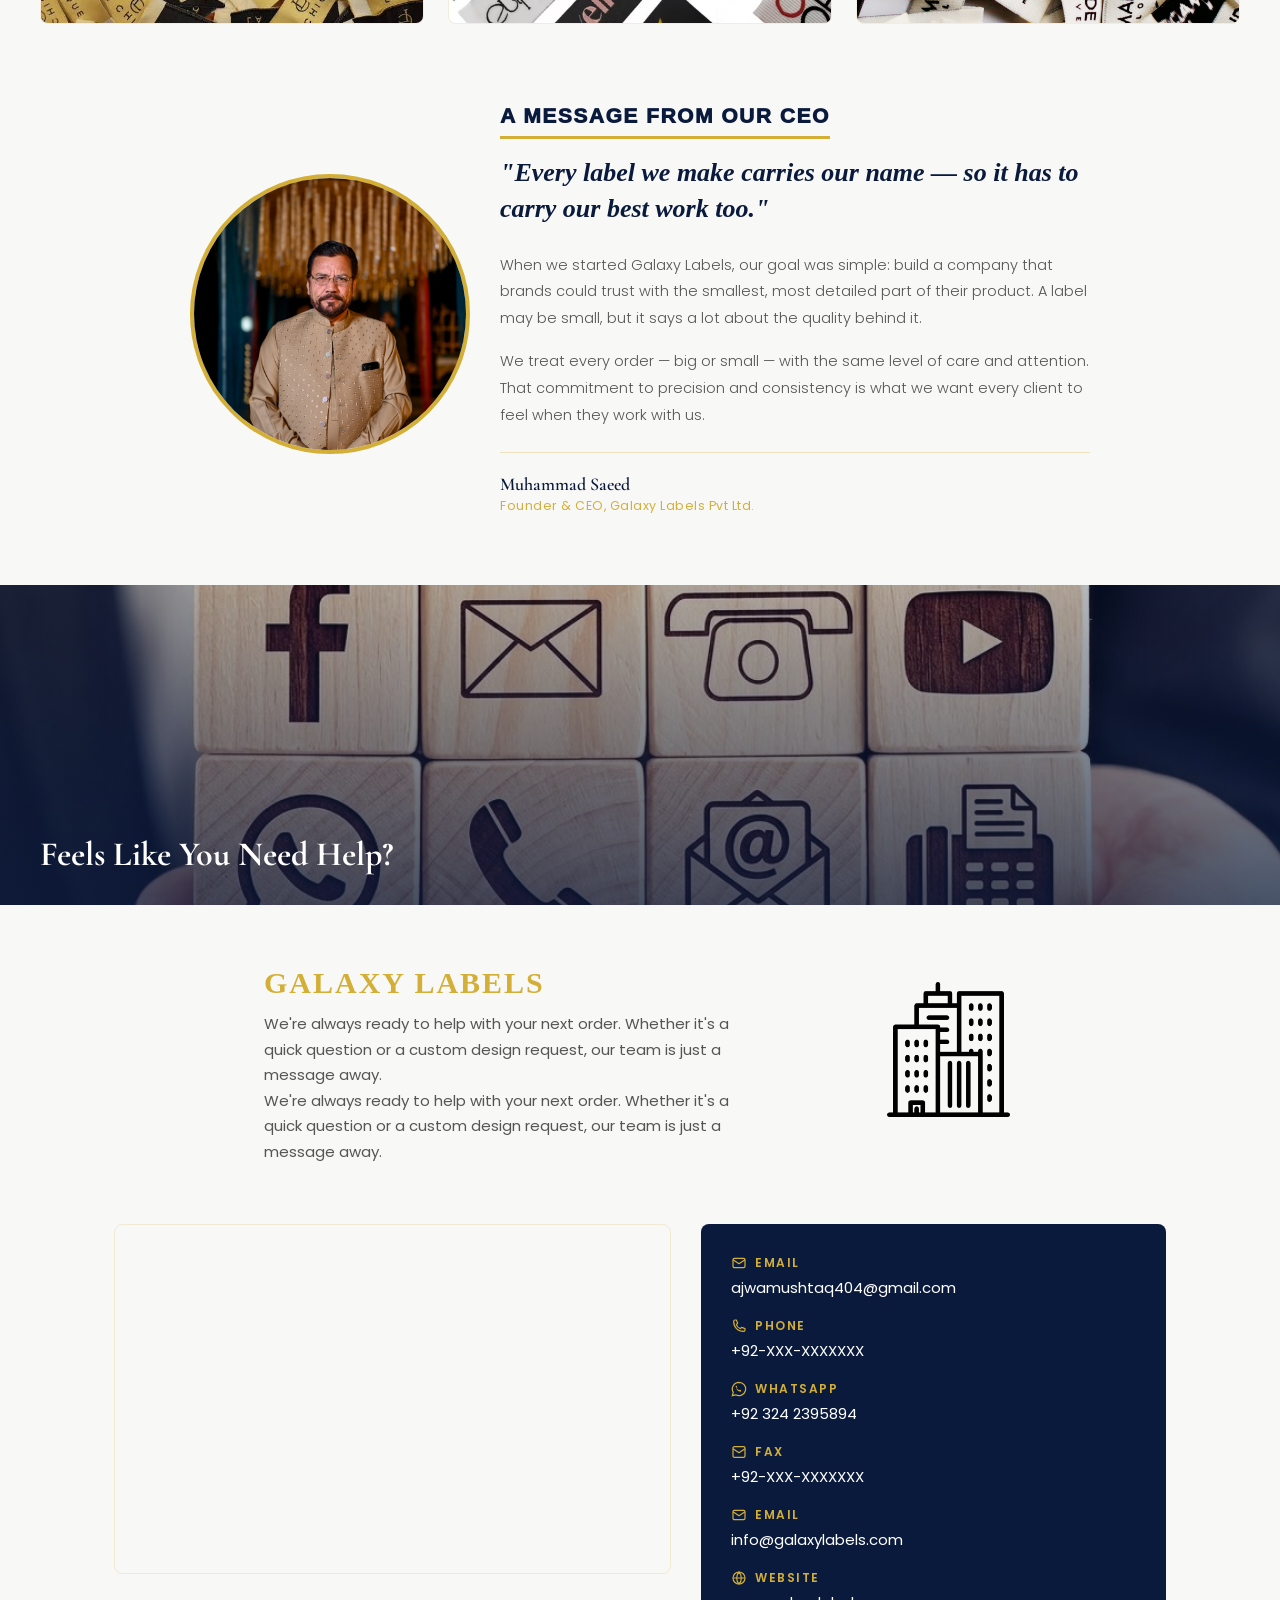
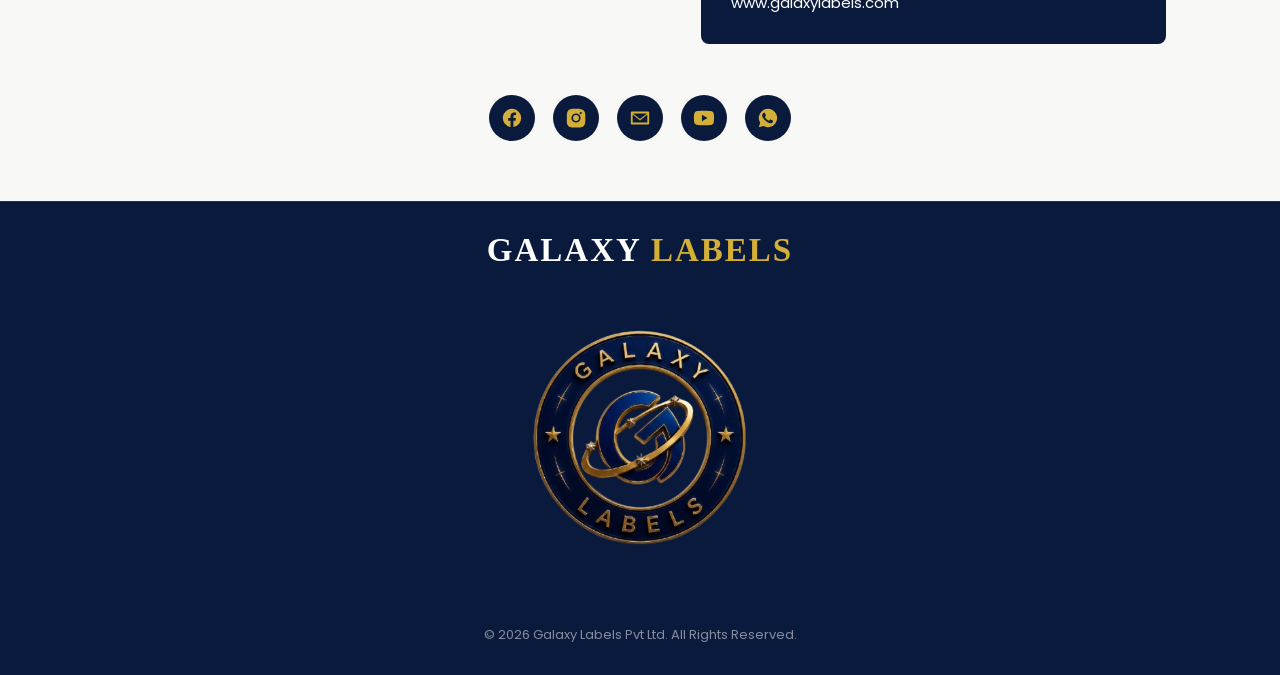
==== commit 2e23aafc: "updated" ====
--- a/index.html
+++ b/index.html
@@ -6,7 +6,7 @@
 <title>Galaxy Labels | Premium Woven & Printed Labels</title>
 <link rel="preconnect" href="https://fonts.googleapis.com">
 <link href="https://fonts.googleapis.com/css2?family=Cormorant+Garamond:wght@500;600;700&family=Cinzel:wght@400;500;600&family=Poppins:wght@300;400;500;600&display=swap" rel="stylesheet">
-<link rel="stylesheet" href="style.css">
+<link rel="stylesheet" href="style.css?v=2">
 </head>
 <body>
 
@@ -296,33 +296,117 @@
 </section>
 <!-- CONTACT -->
 <section class="contact" id="contact">
-  <div class="contact-inner">
-    <span class="tag-label center">Get In Touch</span>
-    <h2 class="section-title light">Let's Make Something Together</h2>
-
-    <div class="contact-grid">
-      <form class="contact-form">
-        <input type="text" placeholder="Your Name" required>
-        <input type="email" placeholder="Your Email" required>
-        <input type="text" placeholder="Subject">
-        <textarea placeholder="Your Message" rows="4"></textarea>
-        <button type="submit" class="btn-gold">Send Message</button>
-      </form>
-
-      <div class="contact-info">
-        <p><b>Address:</b><br>Faisalabad, Punjab, Pakistan</p>
-        <p><b>Phone:</b><br>+92-XXX-XXXXXXX</p>
-        <p><b>Email:</b><br>info@galaxylabels.com</p>
-      </div>
-    </div>
-  </div>
-</section>
-
-<!-- FOOTER -->
+
+  <!-- Hero Banner -->
+  <div class="contact-hero">
+    <div class="contact-hero-overlay"></div>
+    <h2 class="contact-hero-text">Feels Like You Need Help?</h2>
+  </div>
+
+  <!-- Intro -->
+  <div class="contact-intro">
+    <div class="contact-intro-text">
+      <h2 class="contact-brand">GALAXY LABELS</h2>
+      <p>We're always ready to help with your next order. Whether it's a quick question or a custom design request, our team is just a message away.</p>
+       <p>We're always ready to help with your next order. Whether it's a quick question or a custom design request, our team is just a message away.</p>
+    </div>
+   <div class="contact-intro-icon">
+  <img src="images/skyline.png" alt="Galaxy Labels Facility">
+</div>
+  </div>
+
+  <!-- Address + Map -->
+  <div class="contact-details">
+
+    <div class="map-box">
+      <iframe
+        src="https://www.google.com/maps?q=Faisalabad,Punjab,Pakistan&output=embed"
+        width="100%" height="100%" style="border:0;" allowfullscreen="" loading="lazy">
+      </iframe>
+    </div>
+
+    <div class="info-box">
+
+ <a href="https://mail.google.com/mail/?view=cm&fs=1&to=ajwamushtaq404@gmail.com" target="_blank" class="info-item clickable">
+  <span class="info-label">
+    <svg viewBox="0 0 24 24" fill="none"><rect x="3" y="5" width="18" height="14" rx="2" stroke="currentColor" stroke-width="1.8"/><path d="M3 7l9 6 9-6" stroke="currentColor" stroke-width="1.8" stroke-linejoin="round"/></svg>
+    Email
+  </span>
+  <p>ajwamushtaq404@gmail.com</p>
+</a>
+
+  <a href="tel:+92XXXXXXXXXX" class="info-item clickable">
+    <span class="info-label">
+      <svg viewBox="0 0 24 24" fill="none"><path d="M4 5c0-1 1-2 2-2h2l2 5-2 2c1 3 3 5 6 6l2-2 5 2v2c0 1-1 2-2 2C10 20 4 14 4 5Z" stroke="currentColor" stroke-width="1.8" stroke-linejoin="round"/></svg>
+      Phone
+    </span>
+    <p>+92-XXX-XXXXXXX</p>
+  </a>
+
+  <a href="https://wa.me/923242395894" target="_blank" class="info-item clickable">
+    <span class="info-label">
+      <svg viewBox="0 0 24 24" fill="none"><path d="M12 2a10 10 0 0 0-8.6 15.1L2 22l5-1.3A10 10 0 1 0 12 2Z" stroke="currentColor" stroke-width="1.8"/><path d="M8 9.5c0 4 2.5 6.5 6.5 6.5l1-2-2.5-1-1 1c-1.5-.8-2.7-2-3.5-3.5l1-1-1-2.5-2 1Z" fill="currentColor"/></svg>
+      WhatsApp
+    </span>
+    <p>+92 324 2395894</p>
+  </a>
+
+  <div class="info-item">
+    <span class="info-label">
+      <svg viewBox="0 0 24 24" fill="none"><rect x="3" y="4" width="18" height="16" rx="2" stroke="currentColor" stroke-width="1.8"/><path d="M3 7l9 6 9-6" stroke="currentColor" stroke-width="1.8" stroke-linejoin="round"/></svg>
+      Fax
+    </span>
+    <p>+92-XXX-XXXXXXX</p>
+  </div>
+
+  <a href="mailto:info@galaxylabels.com" class="info-item clickable">
+    <span class="info-label">
+      <svg viewBox="0 0 24 24" fill="none"><rect x="3" y="5" width="18" height="14" rx="2" stroke="currentColor" stroke-width="1.8"/><path d="M3 7l9 6 9-6" stroke="currentColor" stroke-width="1.8" stroke-linejoin="round"/></svg>
+      Email
+    </span>
+    <p>info@galaxylabels.com</p>
+  </a>
+
+  <a href="https://www.galaxylabels.com" target="_blank" class="info-item clickable">
+    <span class="info-label">
+      <svg viewBox="0 0 24 24" fill="none"><circle cx="12" cy="12" r="9" stroke="currentColor" stroke-width="1.8"/><path d="M3 12h18M12 3c2.5 2.5 3.5 6 3.5 9s-1 6.5-3.5 9c-2.5-2.5-3.5-6-3.5-9s1-6.5 3.5-9Z" stroke="currentColor" stroke-width="1.8"/></svg>
+      Website
+    </span>
+    <p>www.galaxylabels.com</p>
+  </a>
+
+</div>
+  </div>
+
+  <!-- Social Icons -->
+  <div class="social-row">
+    <a href="https://facebook.com" target="_blank" class="social-icon" aria-label="Facebook">
+      <svg viewBox="0 0 24 24" fill="currentColor"><path d="M22 12a10 10 0 1 0-11.6 9.9v-7H7.9V12h2.5V9.8c0-2.5 1.5-3.9 3.8-3.9 1.1 0 2.2.2 2.2.2v2.5h-1.3c-1.2 0-1.6.8-1.6 1.6V12h2.8l-.4 2.9h-2.4v7A10 10 0 0 0 22 12Z"/></svg>
+    </a>
+    <a href="https://instagram.com" target="_blank" class="social-icon" aria-label="Instagram">
+      <svg viewBox="0 0 24 24" fill="currentColor"><path d="M12 2c2.7 0 3.1 0 4.1.1 1.1 0 1.8.2 2.5.5.7.3 1.2.6 1.8 1.2.6.6.9 1.1 1.2 1.8.3.7.5 1.4.5 2.5.1 1 .1 1.4.1 4.1s0 3.1-.1 4.1c0 1.1-.2 1.8-.5 2.5-.3.7-.6 1.2-1.2 1.8-.6.6-1.1.9-1.8 1.2-.7.3-1.4.5-2.5.5-1 .1-1.4.1-4.1.1s-3.1 0-4.1-.1c-1.1 0-1.8-.2-2.5-.5-.7-.3-1.2-.6-1.8-1.2-.6-.6-.9-1.1-1.2-1.8-.3-.7-.5-1.4-.5-2.5C2 15.1 2 14.7 2 12s0-3.1.1-4.1c0-1.1.2-1.8.5-2.5.3-.7.6-1.2 1.2-1.8.6-.6 1.1-.9 1.8-1.2.7-.3 1.4-.5 2.5-.5C8.9 2 9.3 2 12 2Zm0 5a5 5 0 1 0 0 10 5 5 0 0 0 0-10Zm0 8.2a3.2 3.2 0 1 1 0-6.4 3.2 3.2 0 0 1 0 6.4ZM18.4 6.6a1.2 1.2 0 1 0-2.4 0 1.2 1.2 0 0 0 2.4 0Z"/></svg>
+    </a>
+    <a href="https://mail.google.com/mail/?view=cm&fs=1&to=ajwamushtaq404@gmail.com" target="_blank" class="social-icon" aria-label="Email">
+  <svg viewBox="0 0 24 24" fill="currentColor"><path d="M3 5h18a1 1 0 0 1 1 1v12a1 1 0 0 1-1 1H3a1 1 0 0 1-1-1V6a1 1 0 0 1 1-1Zm1.4 2 7.6 6.2L19.6 7H4.4ZM4 8.3V17h16V8.3l-8 6.5-8-6.5Z"/></svg>
+</a>
+    <a href="https://youtube.com" target="_blank" class="social-icon" aria-label="YouTube">
+      <svg viewBox="0 0 24 24" fill="currentColor"><path d="M23 12s0-3.6-.5-5.3a3 3 0 0 0-2.1-2.1C18.7 4 12 4 12 4s-6.7 0-8.4.6A3 3 0 0 0 1.5 6.7C1 8.4 1 12 1 12s0 3.6.5 5.3a3 3 0 0 0 2.1 2.1C5.3 20 12 20 12 20s6.7 0 8.4-.6a3 3 0 0 0 2.1-2.1c.5-1.7.5-5.3.5-5.3ZM9.8 15.5v-7l6 3.5-6 3.5Z"/></svg>
+    </a>
+    <a href="https://wa.me/923242395894" target="_blank" class="social-icon whatsapp" aria-label="WhatsApp">
+      <svg viewBox="0 0 24 24" fill="currentColor"><path d="M12 2a10 10 0 0 0-8.6 15.1L2 22l5-1.3A10 10 0 1 0 12 2Zm5.6 14.2c-.2.7-1.4 1.3-2 1.4-.5.1-1.2.2-3.6-.8-3-1.2-4.9-4.2-5.1-4.4-.1-.2-1.2-1.6-1.2-3.1s.8-2.2 1.1-2.5c.3-.3.6-.4.8-.4h.6c.2 0 .4 0 .6.5.2.5.8 1.9.8 2 .1.2.1.4 0 .6-.1.2-.2.3-.3.5-.2.2-.3.3-.5.5-.2.2-.3.4-.1.7.2.3.8 1.3 1.7 2.1 1.2 1 2.1 1.4 2.4 1.5.3.1.5.1.6-.1.2-.2.7-.8.9-1.1.2-.3.4-.2.6-.1.2.1 1.6.8 1.9 1 .3.1.5.2.5.3.1.2.1.7-.1 1.4Z"/></svg>
+    </a>
+  </div>
+
+</section>
+<!--footer
+-->
 <footer class="footer">
-  <p>&copy; 2026 Galaxy Labels. All Rights Reserved.</p>
+  <div class="footer-logo">
+    <span class="footer-brand-text"><span class="fb-left">GALAXY</span> <span class="fb-right">LABELS</span></span>
+    <img src="images/logo.jpg.png" alt="Galaxy Labels">
+  </div>
+  <p>&copy; 2026 Galaxy Labels Pvt Ltd. All Rights Reserved.</p>
 </footer>
-
 <script src="script.js"></script>
 </body>
 </html>
--- a/style.css
+++ b/style.css
@@ -730,81 +730,214 @@
 }
 
 /* ===== CONTACT ===== */
+/* ===== CONTACT ===== */
 .contact {
+  padding: 0;
+}
+
+/* Hero Banner */
+.contact-hero {
+  position: relative;
+  height: 320px;
+  background-image: url('images/contact-hero.jpeg');
+  background-size: cover;
+  background-position: center;
+  display: flex;
+  align-items: flex-end;
+}
+
+.contact-hero-overlay {
+  position: absolute;
+  inset: 0;
+  background: linear-gradient(180deg, rgba(10,26,60,0.3) 0%, rgba(10,26,60,0.75) 100%);
+}
+
+.contact-hero-text {
+  position: relative;
+  z-index: 2;
+  color: var(--white);
+  font-family: var(--font-heading);
+  font-size: 34px;
+  padding: 0 40px 30px;
+}
+
+/* Intro */
+.contact-intro {
+  max-width: 800px;
+  margin: 0 auto;
+  padding: 60px 24px;
+  display: flex;
+  align-items: center;
+  gap: 24px;
+}
+
+.contact-brand {
+  font-family: var(--font-logo);
+  font-size: 30px;
+  color: var(--gold);
+  letter-spacing: 2px;
+  margin-bottom: 10px;
+  line-height: 1.2;
+  display: flex;
+  flex-direction: column;
+}
+.contact-intro-text p {
+  color: #555;
+  font-size: 15px;
+  line-height: 1.7;
+  max-width: 550px;
+}
+
+.contact-intro-icon {
+  width: 135px;
+  height: 135px;
+  color: var(--gold);
+  flex-shrink: 0;
+  margin-left: 100px;
+  margin-top: -30px;
+}
+
+.contact-intro-icon svg {
+  width: 100%;
+  height: 100%;
+}
+
+/* Address + Map */
+.contact-details {
+  max-width: 1100px;
+  margin: 0 auto;
+  padding: 0 24px 60px;
+  display: grid;
+  grid-template-columns: 1.2fr 1fr;
+  gap: 30px;
+}
+
+.map-box {
+  height: 350px;
+  border-radius: 8px;
+  overflow: hidden;
+  border: 1px solid rgba(212, 175, 55, 0.2);
+}
+
+.info-box {
   background: var(--navy-dark);
-  padding: 90px 24px;
-}
-
-.contact-inner {
-  max-width: 1000px;
-  margin: 0 auto;
-  text-align: center;
-}
-
-.section-title.light {
+  border-radius: 8px;
+  padding: 30px;
+  display: flex;
+  flex-direction: column;
+  gap: 18px;
+  justify-content: center;
+}
+
+.info-label {
+  color: var(--gold);
+  font-size: 12px;
+  letter-spacing: 1.5px;
+  text-transform: uppercase;
+  font-weight: 600;
+  display: flex;
+  align-items: center;
+  gap: 8px;
+}
+
+.info-label svg {
+  width: 16px;
+  height: 16px;
+  flex-shrink: 0;
+}
+
+.info-item p {
   color: var(--white);
-}
-
-.contact-grid {
-  display: grid;
-  grid-template-columns: 1.5fr 1fr;
-  gap: 40px;
-  text-align: left;
-  margin-top: 40px;
-}
-
-.contact-form {
-  display: flex;
-  flex-direction: column;
-  gap: 16px;
-}
-
-.contact-form input,
-.contact-form textarea {
-  background: rgba(255,255,255,0.05);
-  border: 1px solid rgba(255,255,255,0.15);
+  font-size: 15px;
+  margin-top: 4px;
+}
+
+/* Social Icons */
+.social-row {
+    margin-top: -39px;
+  display: flex;
+  justify-content: center;
+  gap: 18px;
+  padding: 30px 24px 60px;
+}
+
+.social-icon {
+  width: 46px;
+  height: 46px;
+  border-radius: 50%;
+  background: var(--navy-dark);
+  color: var(--gold);
+  display: flex;
+  align-items: center;
+  justify-content: center;
+  transition: 0.3s ease;
+}
+
+.social-icon svg {
+  width: 22px;
+  height: 22px;
+}
+
+.social-icon:hover {
+  background: var(--gold);
+  color: var(--navy-dark);
+  transform: translateY(-3px);
+}
+
+.social-icon.whatsapp:hover {
+  background: #25D366;
   color: var(--white);
-  padding: 14px 16px;
-  font-family: var(--font-body);
-  font-size: 14px;
-  border-radius: 4px;
-  resize: none;
-}
-
-.contact-form input::placeholder,
-.contact-form textarea::placeholder {
-  color: rgba(255,255,255,0.4);
-}
-
-.contact-form .btn-gold {
-  align-self: flex-start;
-}
-
-.contact-info {
-  color: rgba(255,255,255,0.8);
-  font-size: 14px;
-  line-height: 1.6;
-  display: flex;
-  flex-direction: column;
-  gap: 20px;
-}
-
-.contact-info b {
-  color: var(--gold-light);
-}
-
+}
 /* ===== FOOTER ===== */
 .footer {
   background: var(--navy-dark);
   border-top: 1px solid rgba(255,255,255,0.1);
   text-align: center;
-  padding: 20px;
+  padding: 30px 20px;
   color: rgba(255,255,255,0.5);
   font-size: 13px;
 }
 
+.footer-logo {
+  display: flex;
+  flex-direction: column;
+  align-items: center;
+  justify-content: center;
+  gap: -3px;
+  /* margin-top: -40px; */
+  margin-bottom: 16px;
+}
+
+.footer-logo img {
+  width: 340px;
+  height: 340px;
+  border-radius: 50%;
+}
+
+.footer-brand-text {
+  font-family: var(--font-logo);
+  font-size: 33px;
+  letter-spacing: 2px;
+  font-weight: 700;
+}
+
+.footer-logo .fb-left {
+  color: var(--white);
+}
+
+.footer-logo .fb-right {
+  color: var(--gold);
+}
 /* ===== RESPONSIVE ===== */
 @media (max-width: 992px) {
+  .contact-intro {
+  flex-direction: row !important;
+  text-align: left !important;
+}
+
+.contact-details {
+  grid-template-columns: 1fr;
+}
 .ceo-content {
   text-align: center;
 }
@@ -1097,4 +1230,46 @@
 
 .accordion-content a:hover {
   color: var(--gold-light);
+}
+@media (max-width: 480px) {
+  .contact-intro {
+    flex-direction: row !important;
+    align-items: flex-start !important;
+    gap: 14px !important;
+    padding: 40px 20px !important;
+  }
+
+  .contact-brand {
+    font-size: 20px !important;
+    margin-bottom: 8px !important;
+  }
+
+  .contact-intro-text p {
+    font-size: 13px !important;
+  }
+
+  .contact-intro-icon {
+    width: 70px !important;
+    height: 70px !important;
+    /* margin: 4px 0 0 0 !important; */
+    margin-top: -5px;
+    margin-left: -3px;
+    order: -1 !important;
+  }
+}
+.info-item.clickable {
+  display: block;
+  cursor: pointer;
+  transition: 0.3s ease;
+  border-radius: 6px;
+  padding: 6px 8px;
+  margin: -6px -8px;
+}
+
+.info-item.clickable:hover {
+  background: rgba(212, 175, 55, 0.1);
+}
+
+.info-item.clickable:hover .info-label {
+  color: var(--gold-light);
 }
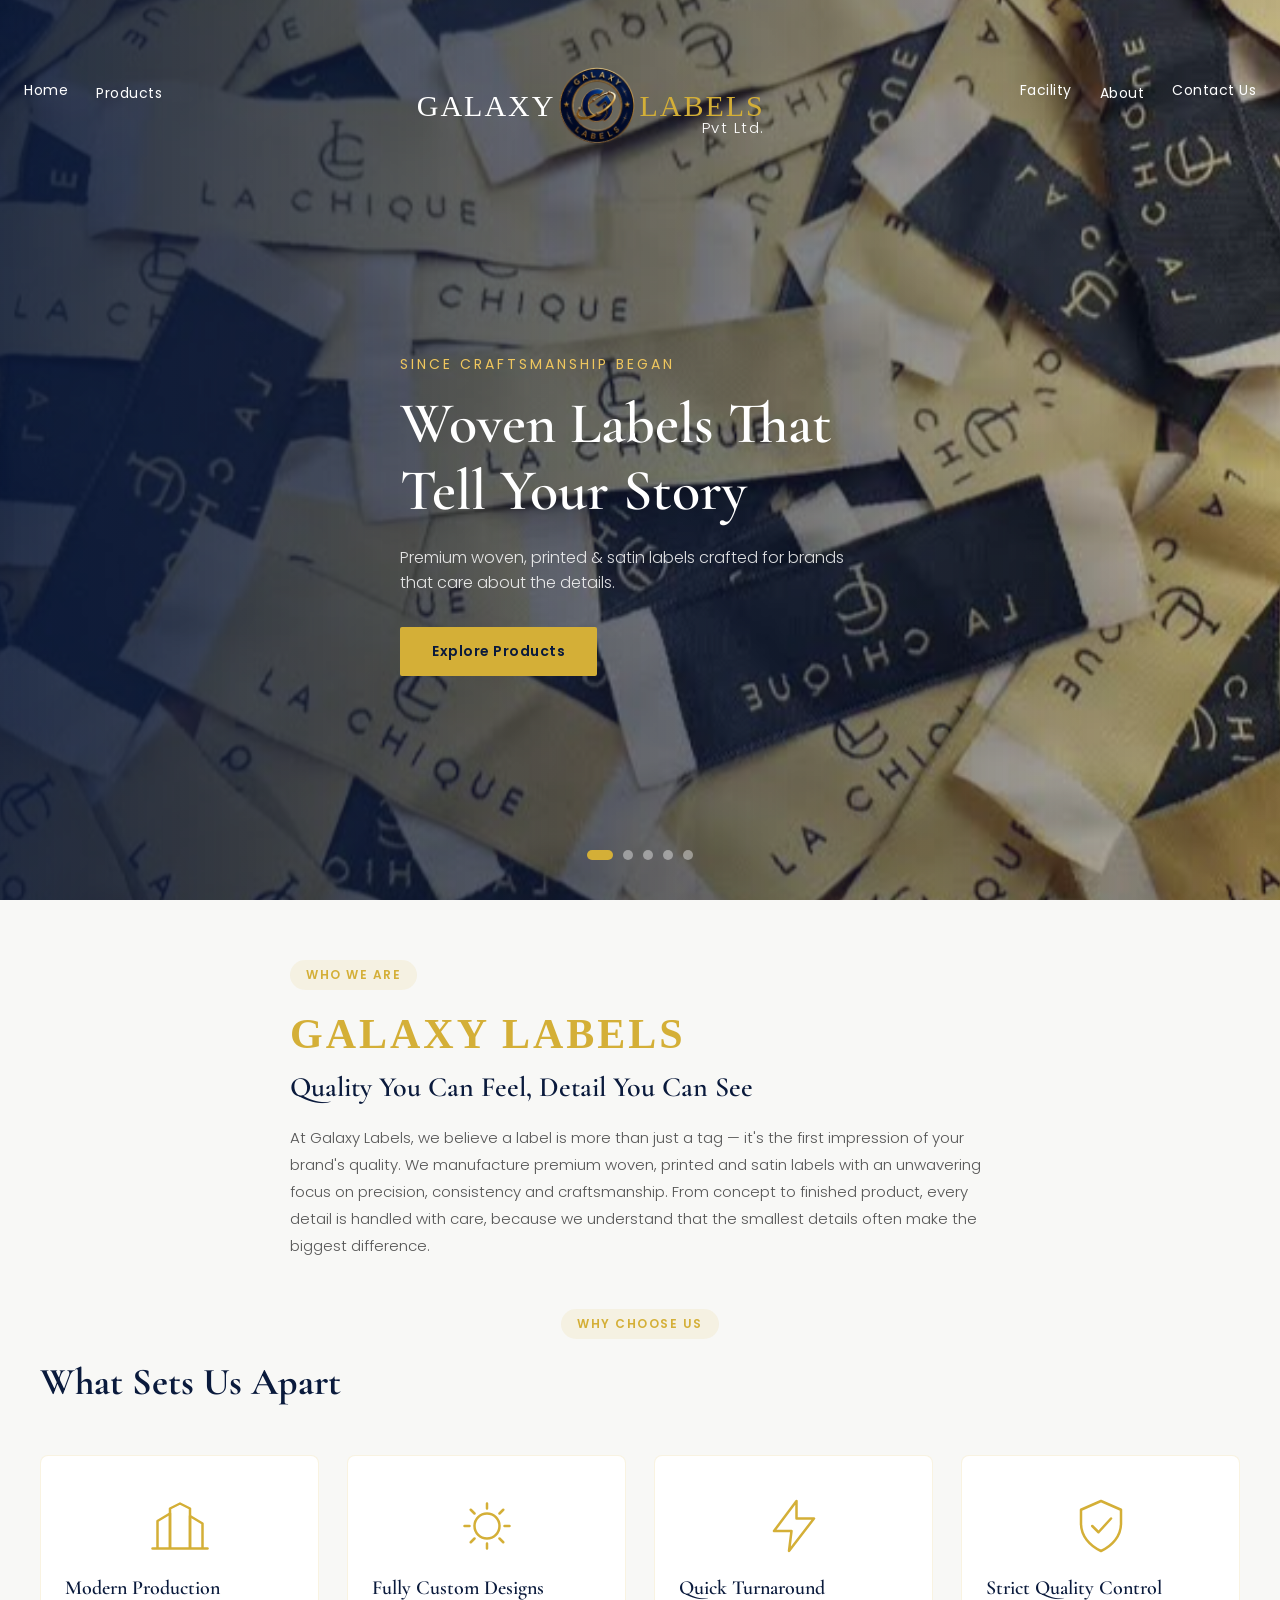
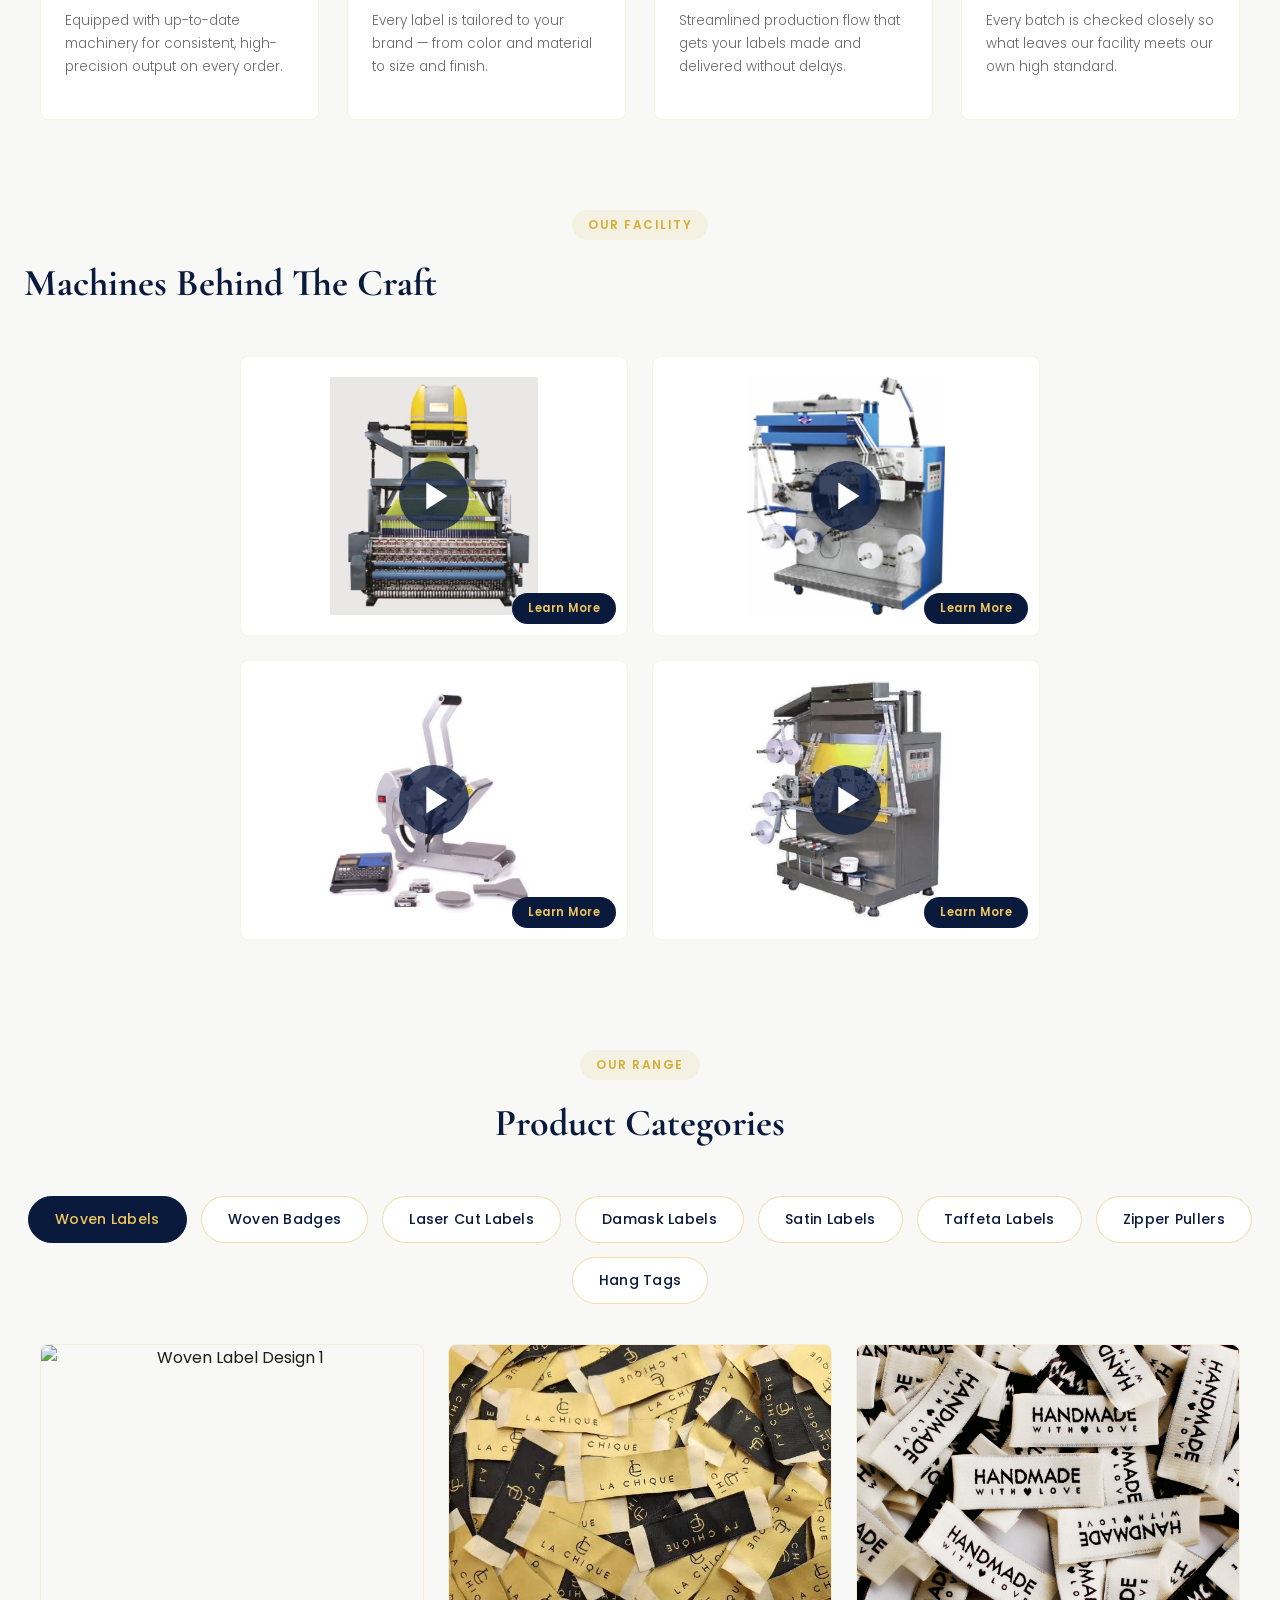
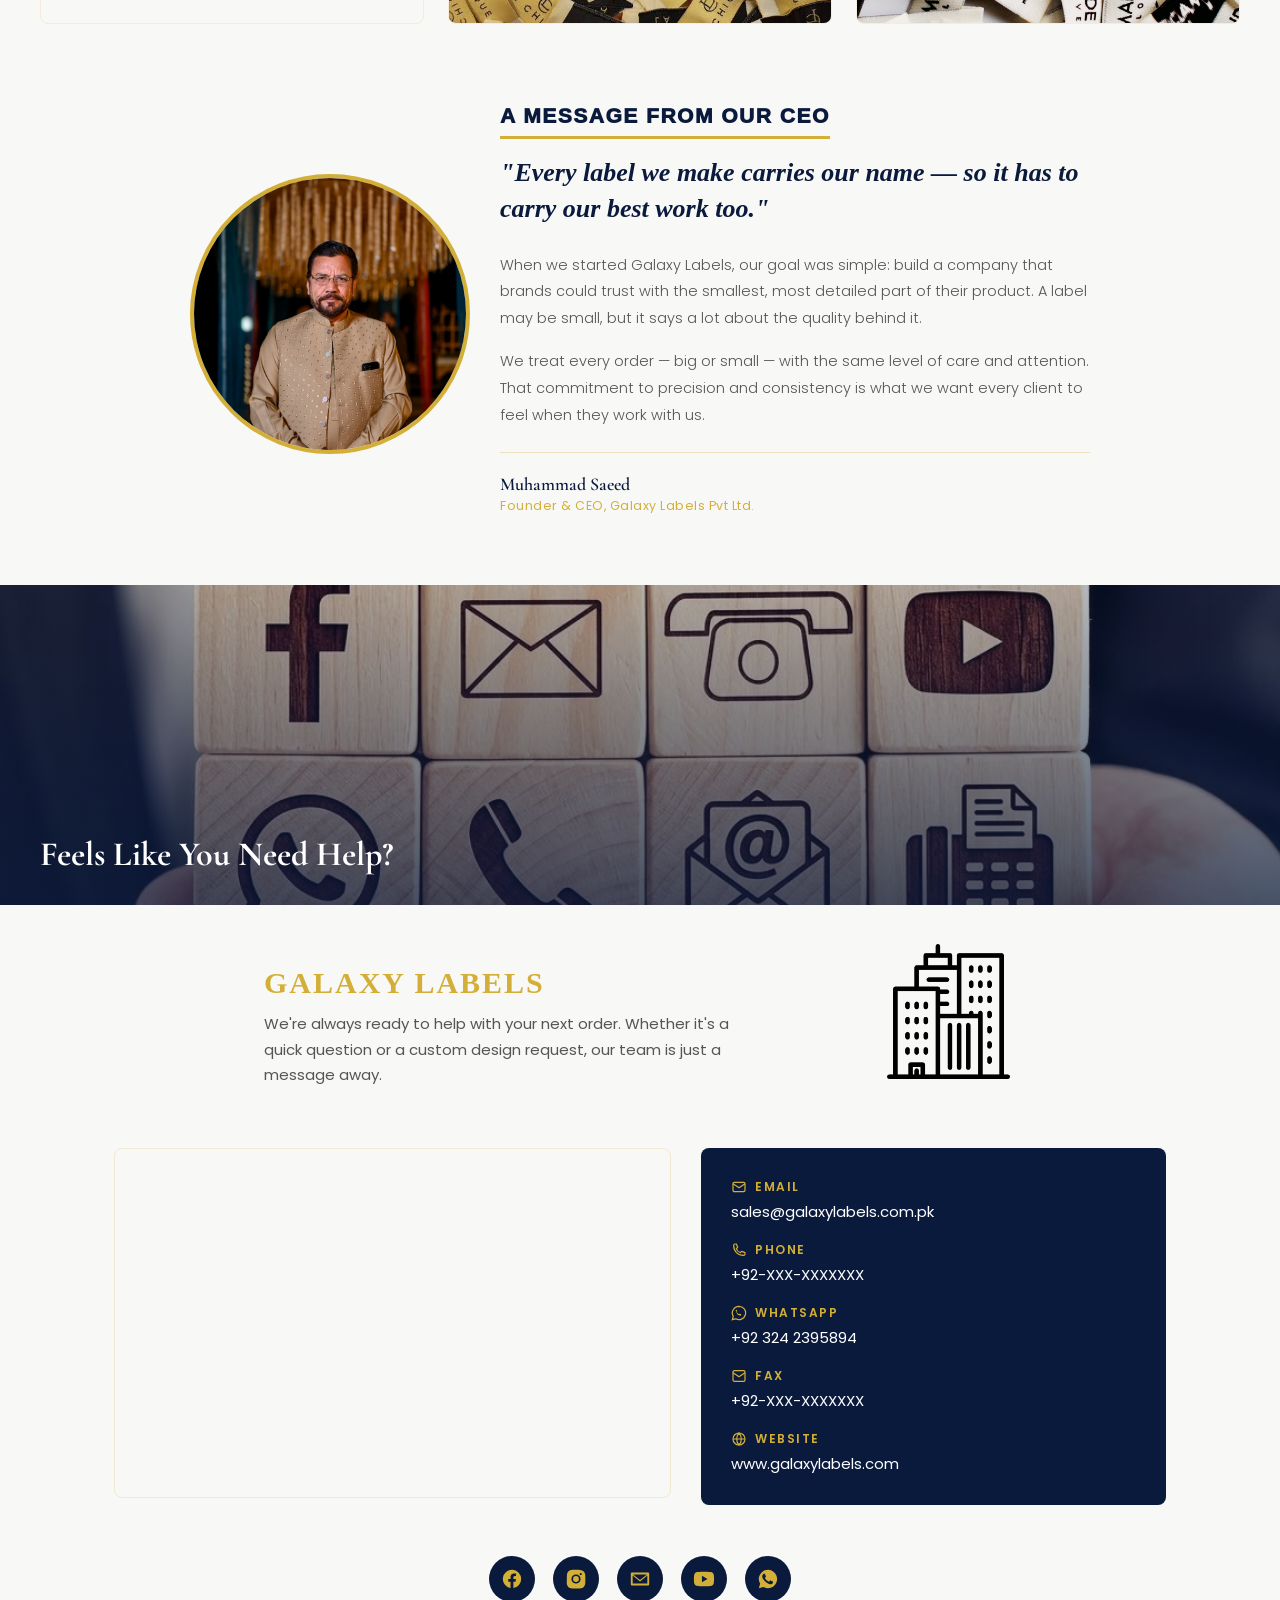
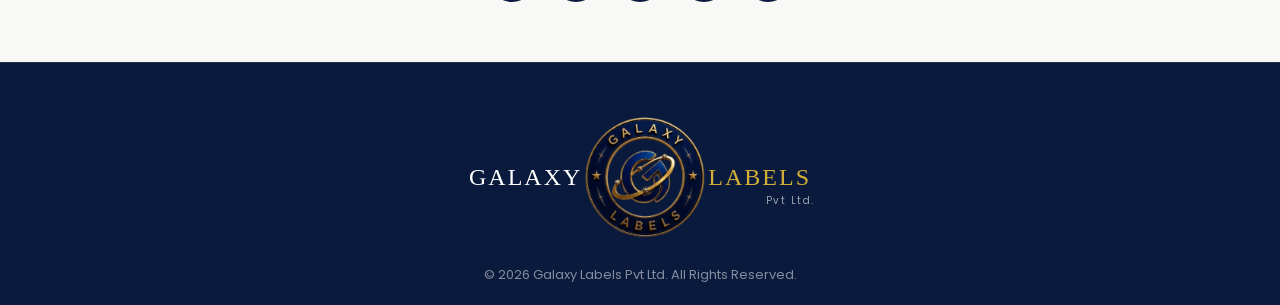
==== commit 5840cd35: "update" ====
--- a/index.html
+++ b/index.html
@@ -227,20 +227,44 @@
 
   <div class="facility-grid">
 
-    <div class="machine-card" onclick="openMachineModal('weaving')">
-      <img src="images/m1.jpg" alt="Weaving Loom">
-    </div>
-
-    <div class="machine-card" onclick="openMachineModal('cutting')">
-      <img src="images/m2.jpg" alt="Label Cutting & Folding Machine">
-    </div>
-
-    <div class="machine-card" onclick="openMachineModal('heatpress')">
-      <img src="images/m3.jpeg" alt="Heat Press Machine">
-    </div>
-
-    <div class="machine-card" onclick="openMachineModal('printing')">
-      <img src="images/m4.jpg" alt="Flexo Printing Machine">
+    <div class="machine-wrap">
+      <div class="machine-card" onclick="openMachineModal('weaving')">
+        <img src="images/m1.jpg" alt="Weaving Loom">
+        <div class="play-overlay">
+          <svg viewBox="0 0 24 24" fill="currentColor"><path d="M8 5v14l11-7z"/></svg>
+        </div>
+      </div>
+      <a href="machine-weaving.html" class="learn-more-btn card-learn-more">Learn More</a>
+    </div>
+
+    <div class="machine-wrap">
+      <div class="machine-card" onclick="openMachineModal('cutting')">
+        <img src="images/m2.jpg" alt="Label Cutting & Folding Machine">
+        <div class="play-overlay">
+          <svg viewBox="0 0 24 24" fill="currentColor"><path d="M8 5v14l11-7z"/></svg>
+        </div>
+      </div>
+      <a href="machine-cutting.html" class="learn-more-btn card-learn-more">Learn More</a>
+    </div>
+
+    <div class="machine-wrap">
+      <div class="machine-card" onclick="openMachineModal('heatpress')">
+        <img src="images/m3.jpeg" alt="Heat Press Machine">
+        <div class="play-overlay">
+          <svg viewBox="0 0 24 24" fill="currentColor"><path d="M8 5v14l11-7z"/></svg>
+        </div>
+      </div>
+      <a href="machine-heatpress.html" class="learn-more-btn card-learn-more">Learn More</a>
+    </div>
+
+    <div class="machine-wrap">
+      <div class="machine-card" onclick="openMachineModal('printing')">
+        <img src="images/m4.jpg" alt="Flexo Printing Machine">
+        <div class="play-overlay">
+          <svg viewBox="0 0 24 24" fill="currentColor"><path d="M8 5v14l11-7z"/></svg>
+        </div>
+      </div>
+      <a href="machine-printing.html" class="learn-more-btn card-learn-more">Learn More</a>
     </div>
 
   </div>
@@ -254,7 +278,6 @@
   </div>
 </div>
 
-<!-- PRODUCTS -->
 <!-- PRODUCTS -->
 <section class="products" id="products">
   <span class="tag-label center">Our Range</span>
@@ -308,7 +331,6 @@
     <div class="contact-intro-text">
       <h2 class="contact-brand">GALAXY LABELS</h2>
       <p>We're always ready to help with your next order. Whether it's a quick question or a custom design request, our team is just a message away.</p>
-       <p>We're always ready to help with your next order. Whether it's a quick question or a custom design request, our team is just a message away.</p>
     </div>
    <div class="contact-intro-icon">
   <img src="images/skyline.png" alt="Galaxy Labels Facility">
@@ -327,55 +349,47 @@
 
     <div class="info-box">
 
- <a href="https://mail.google.com/mail/?view=cm&fs=1&to=ajwamushtaq404@gmail.com" target="_blank" class="info-item clickable">
-  <span class="info-label">
-    <svg viewBox="0 0 24 24" fill="none"><rect x="3" y="5" width="18" height="14" rx="2" stroke="currentColor" stroke-width="1.8"/><path d="M3 7l9 6 9-6" stroke="currentColor" stroke-width="1.8" stroke-linejoin="round"/></svg>
-    Email
-  </span>
-  <p>ajwamushtaq404@gmail.com</p>
-</a>
-
-  <a href="tel:+92XXXXXXXXXX" class="info-item clickable">
-    <span class="info-label">
-      <svg viewBox="0 0 24 24" fill="none"><path d="M4 5c0-1 1-2 2-2h2l2 5-2 2c1 3 3 5 6 6l2-2 5 2v2c0 1-1 2-2 2C10 20 4 14 4 5Z" stroke="currentColor" stroke-width="1.8" stroke-linejoin="round"/></svg>
-      Phone
-    </span>
-    <p>+92-XXX-XXXXXXX</p>
-  </a>
-
-  <a href="https://wa.me/923242395894" target="_blank" class="info-item clickable">
-    <span class="info-label">
-      <svg viewBox="0 0 24 24" fill="none"><path d="M12 2a10 10 0 0 0-8.6 15.1L2 22l5-1.3A10 10 0 1 0 12 2Z" stroke="currentColor" stroke-width="1.8"/><path d="M8 9.5c0 4 2.5 6.5 6.5 6.5l1-2-2.5-1-1 1c-1.5-.8-2.7-2-3.5-3.5l1-1-1-2.5-2 1Z" fill="currentColor"/></svg>
-      WhatsApp
-    </span>
-    <p>+92 324 2395894</p>
-  </a>
-
-  <div class="info-item">
-    <span class="info-label">
-      <svg viewBox="0 0 24 24" fill="none"><rect x="3" y="4" width="18" height="16" rx="2" stroke="currentColor" stroke-width="1.8"/><path d="M3 7l9 6 9-6" stroke="currentColor" stroke-width="1.8" stroke-linejoin="round"/></svg>
-      Fax
-    </span>
-    <p>+92-XXX-XXXXXXX</p>
-  </div>
-
-  <a href="mailto:info@galaxylabels.com" class="info-item clickable">
-    <span class="info-label">
-      <svg viewBox="0 0 24 24" fill="none"><rect x="3" y="5" width="18" height="14" rx="2" stroke="currentColor" stroke-width="1.8"/><path d="M3 7l9 6 9-6" stroke="currentColor" stroke-width="1.8" stroke-linejoin="round"/></svg>
-      Email
-    </span>
-    <p>info@galaxylabels.com</p>
-  </a>
-
-  <a href="https://www.galaxylabels.com" target="_blank" class="info-item clickable">
-    <span class="info-label">
-      <svg viewBox="0 0 24 24" fill="none"><circle cx="12" cy="12" r="9" stroke="currentColor" stroke-width="1.8"/><path d="M3 12h18M12 3c2.5 2.5 3.5 6 3.5 9s-1 6.5-3.5 9c-2.5-2.5-3.5-6-3.5-9s1-6.5 3.5-9Z" stroke="currentColor" stroke-width="1.8"/></svg>
-      Website
-    </span>
-    <p>www.galaxylabels.com</p>
-  </a>
-
-</div>
+      <a href="mailto:sales@galaxylabels.com.pk" class="info-item clickable">
+        <span class="info-label">
+          <svg viewBox="0 0 24 24" fill="none"><rect x="3" y="5" width="18" height="14" rx="2" stroke="currentColor" stroke-width="1.8"/><path d="M3 7l9 6 9-6" stroke="currentColor" stroke-width="1.8" stroke-linejoin="round"/></svg>
+          Email
+        </span>
+        <p>sales@galaxylabels.com.pk</p>
+      </a>
+
+      <a href="tel:+92XXXXXXXXXX" class="info-item clickable">
+        <span class="info-label">
+          <svg viewBox="0 0 24 24" fill="none"><path d="M4 5c0-1 1-2 2-2h2l2 5-2 2c1 3 3 5 6 6l2-2 5 2v2c0 1-1 2-2 2C10 20 4 14 4 5Z" stroke="currentColor" stroke-width="1.8" stroke-linejoin="round"/></svg>
+          Phone
+        </span>
+        <p>+92-XXX-XXXXXXX</p>
+      </a>
+
+      <a href="https://wa.me/923242395894" target="_blank" class="info-item clickable">
+        <span class="info-label">
+          <svg viewBox="0 0 24 24" fill="none"><path d="M12 2a10 10 0 0 0-8.6 15.1L2 22l5-1.3A10 10 0 1 0 12 2Z" stroke="currentColor" stroke-width="1.8"/><path d="M8 9.5c0 4 2.5 6.5 6.5 6.5l1-2-2.5-1-1 1c-1.5-.8-2.7-2-3.5-3.5l1-1-1-2.5-2 1Z" fill="currentColor"/></svg>
+          WhatsApp
+        </span>
+        <p>+92 324 2395894</p>
+      </a>
+
+      <div class="info-item">
+        <span class="info-label">
+          <svg viewBox="0 0 24 24" fill="none"><rect x="3" y="4" width="18" height="16" rx="2" stroke="currentColor" stroke-width="1.8"/><path d="M3 7l9 6 9-6" stroke="currentColor" stroke-width="1.8" stroke-linejoin="round"/></svg>
+          Fax
+        </span>
+        <p>+92-XXX-XXXXXXX</p>
+      </div>
+
+      <a href="https://www.galaxylabels.com" target="_blank" class="info-item clickable">
+        <span class="info-label">
+          <svg viewBox="0 0 24 24" fill="none"><circle cx="12" cy="12" r="9" stroke="currentColor" stroke-width="1.8"/><path d="M3 12h18M12 3c2.5 2.5 3.5 6 3.5 9s-1 6.5-3.5 9c-2.5-2.5-3.5-6-3.5-9s1-6.5 3.5-9Z" stroke="currentColor" stroke-width="1.8"/></svg>
+          Website
+        </span>
+        <p>www.galaxylabels.com</p>
+      </a>
+
+    </div>
   </div>
 
   <!-- Social Icons -->
@@ -386,9 +400,9 @@
     <a href="https://instagram.com" target="_blank" class="social-icon" aria-label="Instagram">
       <svg viewBox="0 0 24 24" fill="currentColor"><path d="M12 2c2.7 0 3.1 0 4.1.1 1.1 0 1.8.2 2.5.5.7.3 1.2.6 1.8 1.2.6.6.9 1.1 1.2 1.8.3.7.5 1.4.5 2.5.1 1 .1 1.4.1 4.1s0 3.1-.1 4.1c0 1.1-.2 1.8-.5 2.5-.3.7-.6 1.2-1.2 1.8-.6.6-1.1.9-1.8 1.2-.7.3-1.4.5-2.5.5-1 .1-1.4.1-4.1.1s-3.1 0-4.1-.1c-1.1 0-1.8-.2-2.5-.5-.7-.3-1.2-.6-1.8-1.2-.6-.6-.9-1.1-1.2-1.8-.3-.7-.5-1.4-.5-2.5C2 15.1 2 14.7 2 12s0-3.1.1-4.1c0-1.1.2-1.8.5-2.5.3-.7.6-1.2 1.2-1.8.6-.6 1.1-.9 1.8-1.2.7-.3 1.4-.5 2.5-.5C8.9 2 9.3 2 12 2Zm0 5a5 5 0 1 0 0 10 5 5 0 0 0 0-10Zm0 8.2a3.2 3.2 0 1 1 0-6.4 3.2 3.2 0 0 1 0 6.4ZM18.4 6.6a1.2 1.2 0 1 0-2.4 0 1.2 1.2 0 0 0 2.4 0Z"/></svg>
     </a>
-    <a href="https://mail.google.com/mail/?view=cm&fs=1&to=ajwamushtaq404@gmail.com" target="_blank" class="social-icon" aria-label="Email">
-  <svg viewBox="0 0 24 24" fill="currentColor"><path d="M3 5h18a1 1 0 0 1 1 1v12a1 1 0 0 1-1 1H3a1 1 0 0 1-1-1V6a1 1 0 0 1 1-1Zm1.4 2 7.6 6.2L19.6 7H4.4ZM4 8.3V17h16V8.3l-8 6.5-8-6.5Z"/></svg>
-</a>
+    <a href="mailto:sales@galaxylabels.com.pk" class="social-icon" aria-label="Email">
+      <svg viewBox="0 0 24 24" fill="currentColor"><path d="M3 5h18a1 1 0 0 1 1 1v12a1 1 0 0 1-1 1H3a1 1 0 0 1-1-1V6a1 1 0 0 1 1-1Zm1.4 2 7.6 6.2L19.6 7H4.4ZM4 8.3V17h16V8.3l-8 6.5-8-6.5Z"/></svg>
+    </a>
     <a href="https://youtube.com" target="_blank" class="social-icon" aria-label="YouTube">
       <svg viewBox="0 0 24 24" fill="currentColor"><path d="M23 12s0-3.6-.5-5.3a3 3 0 0 0-2.1-2.1C18.7 4 12 4 12 4s-6.7 0-8.4.6A3 3 0 0 0 1.5 6.7C1 8.4 1 12 1 12s0 3.6.5 5.3a3 3 0 0 0 2.1 2.1C5.3 20 12 20 12 20s6.7 0 8.4-.6a3 3 0 0 0 2.1-2.1c.5-1.7.5-5.3.5-5.3ZM9.8 15.5v-7l6 3.5-6 3.5Z"/></svg>
     </a>
@@ -402,9 +416,13 @@
 -->
 <footer class="footer">
   <div class="footer-logo">
-    <span class="footer-brand-text"><span class="fb-left">GALAXY</span> <span class="fb-right">LABELS</span></span>
+    <span class="fb-left">GALAXY</span>
     <img src="images/logo.jpg.png" alt="Galaxy Labels">
-  </div>
+    <span class="fb-right">LABELS</span>
+  </div>
+
+  <span class="footer-suffix">Pvt Ltd.</span>
+
   <p>&copy; 2026 Galaxy Labels Pvt Ltd. All Rights Reserved.</p>
 </footer>
 <script src="script.js"></script>
--- a/style.css
+++ b/style.css
@@ -893,40 +893,52 @@
   background: var(--navy-dark);
   border-top: 1px solid rgba(255,255,255,0.1);
   text-align: center;
-  padding: 30px 20px;
+  padding: 20px 10px;
   color: rgba(255,255,255,0.5);
+  /* gap: 10px; */
   font-size: 13px;
 }
 
 .footer-logo {
   display: flex;
-  flex-direction: column;
   align-items: center;
   justify-content: center;
-  gap: -3px;
-  /* margin-top: -40px; */
-  margin-bottom: 16px;
+  gap: 4px;
 }
 
 .footer-logo img {
-  width: 340px;
-  height: 340px;
-  border-radius: 50%;
-}
-
-.footer-brand-text {
+  width: 190px;
+  height: 190px;
+  border-radius: 10%;
+  margin: 0 4px;
+}
+
+.footer-logo .fb-left,
+.footer-logo .fb-right {
   font-family: var(--font-logo);
-  font-size: 33px;
+  font-size: 24px;
   letter-spacing: 2px;
-  font-weight: 700;
 }
 
 .footer-logo .fb-left {
   color: var(--white);
+  margin-right: -40px;
 }
 
 .footer-logo .fb-right {
   color: var(--gold);
+  margin-left: -40px;
+}
+
+.footer-suffix {
+  display: block;
+  font-family: var(--font-body);
+  font-size: 10px;
+  letter-spacing: 1.5px;
+  color: rgba(255,255,255,0.6);
+  margin-top: -80px;
+  margin-left: 300px;
+  margin-bottom: 56px;
 }
 /* ===== RESPONSIVE ===== */
 @media (max-width: 992px) {
@@ -1084,6 +1096,13 @@
   .slide-content h1 {
     font-size: 34px;
   }
+  .navbar.scrolled .logo-left {
+  margin-right: 2px;
+}
+
+.navbar.scrolled .logo-right {
+  margin-left: 2px;
+}
 }
 @media (max-width: 480px) {
     .tab-btn {
@@ -1272,4 +1291,285 @@
 
 .info-item.clickable:hover .info-label {
   color: var(--gold-light);
+}
+@media (max-width: 400px) {
+  .nav-container {
+    padding: 10px 16px;
+  }
+
+  .logo img {
+    width: 85px !important;
+    height: 85px !important;
+    margin: 0 -10px !important;
+  }
+
+  .logo-text {
+    font-size: 15px !important;
+  }
+
+  .logo-suffix {
+    font-size: 7px !important;
+    margin-top: -32px !important;
+    margin-left: -6px !important;
+  }
+
+  .navbar {
+    min-height: 110px !important;
+  }
+
+  .navbar.scrolled .logo img {
+    width: 55px !important;
+    height: 55px !important;
+  }
+
+  .navbar.scrolled .logo-text {
+    font-size: 14px !important;
+  }
+.navbar.scrolled .logo-left {
+  margin-right: 3px !important;
+}
+
+.navbar.scrolled .logo-right {
+  margin-left: 3px !important;
+}
+  .navbar.scrolled .logo-suffix {
+    font-size: 6px !important;
+    margin-top: -20px !important;
+  }
+}
+/* ===== VIDEO PLAY OVERLAY ===== */
+.play-overlay {
+  position: absolute;
+  inset: 0;
+  display: flex;
+  align-items: center;
+  justify-content: center;
+  pointer-events: none;
+}
+
+.play-overlay svg {
+  width: 46px;
+  height: 46px;
+  color: var(--white);
+  background: rgba(10, 26, 60, 0.75);
+  border-radius: 50%;
+  padding: 12px;
+  box-sizing: content-box;
+  transition: 0.3s ease;
+}
+
+.machine-card:hover .play-overlay svg {
+  background: var(--gold);
+  color: var(--navy-dark);
+  transform: scale(1.1);
+}
+
+.modal-body video {
+  width: 100%;
+  border-radius: 8px;
+  margin-bottom: 24px;
+  background: #000;
+}
+
+.learn-more-btn {
+  display: inline-block;
+  margin-top: 10px;
+  background: var(--navy-dark);
+  color: var(--gold-light);
+  padding: 12px 28px;
+  font-size: 13.5px;
+  font-weight: 600;
+  letter-spacing: 0.5px;
+  border-radius: 4px;
+  transition: 0.3s ease;
+}
+
+.learn-more-btn:hover {
+  background: var(--gold);
+  color: var(--navy-dark);
+}
+.machine-wrap {
+  position: relative;
+}
+
+.card-learn-more {
+  position: absolute;
+  bottom: 12px;
+  right: 12px;
+  padding: 7px 16px;
+  font-size: 11.5px;
+  border-radius: 20px;
+  z-index: 5;
+}
+/* ===== MACHINE BLOG PAGE ===== */
+.blog-hero {
+  padding: 200px 24px 70px;
+  background: var(--navy-dark);
+  text-align: center;
+}
+
+.blog-hero .tag-label {
+  margin-bottom: 16px;
+}
+
+.blog-hero h1 {
+  font-family: var(--font-heading);
+  color: var(--white);
+  font-size: 44px;
+  line-height: 1.2;
+}
+
+.blog-hero h1 span {
+  color: var(--gold);
+}
+
+.blog-content {
+  max-width: 780px;
+  margin: 0 auto;
+  padding: 60px 24px 40px;
+}
+
+.blog-content video {
+  display: block;
+  width: 100%;
+  border-radius: 8px;
+  margin-bottom: 20px;
+  background: #000;
+}
+
+.blog-content .machine-photo {
+  display: block;
+  width: 100%;
+  border-radius: 8px;
+  margin: 20px 0 30px;
+}
+
+.blog-content h2 {
+  font-family: var(--font-heading);
+  color: var(--navy-dark);
+  font-size: 26px;
+  margin: 32px 0 12px;
+}
+
+.blog-content p {
+  color: #555;
+  font-size: 15px;
+  line-height: 1.85;
+  font-weight: 300;
+  margin-bottom: 16px;
+}
+
+.back-link {
+  display: inline-block;
+  margin-top: 20px;
+  color: var(--gold);
+  font-weight: 600;
+  font-size: 14px;
+  border-bottom: 1px solid var(--gold);
+  padding-bottom: 2px;
+}
+/* ===== BLOG PAGE SPECIFIC NAVBAR (always compact) ===== */
+body.blog-page .navbar {
+  background: var(--navy-light) !important;
+  min-height: 95px !important;
+  box-shadow: 0 2px 15px rgba(0,0,0,0.2);
+}
+
+body.blog-page .nav-side {
+  opacity: 1 !important;
+  visibility: visible !important;
+}
+
+body.blog-page .logo img {
+  width: 90px !important;
+  height: 90px !important;
+  margin: 0 -5px !important;
+}
+
+body.blog-page .logo-text {
+  font-size: 25px !important;
+}
+
+body.blog-page .logo-left {
+  margin-right: -6px !important;
+}
+
+body.blog-page .logo-right {
+  margin-left: -6px !important;
+}
+
+body.blog-page .logo-suffix {
+  font-size: 12px !important;
+  margin-top: -30px !important;
+  margin-left: -10px !important;
+}
+
+body.blog-page .blog-hero {
+  padding-top: 130px;
+}
+
+@media (max-width: 768px) {
+  .blog-content video,
+  .blog-content .machine-photo {
+    max-width: 250px;
+    margin-left: auto;
+    margin-right: auto;
+  }
+
+  body.blog-page .logo img {
+    width: 105px !important;
+    height: 105px !important;
+    margin: 0 -10px !important;
+  }
+  body.blog-page .logo-text {
+    font-size: 18px !important;
+  }
+  body.blog-page .logo-suffix {
+    font-size: 8px !important;
+    margin-left: -6px !important;
+    margin-top: -40px !important;
+  }
+}
+
+/* ===== SMALLER VIDEO/PHOTO ON LARGE SCREENS ===== */
+@media (min-width: 769px) {
+  .blog-content video,
+  .blog-content .machine-photo {
+    display: block;
+    max-width: 500px;
+    margin-left: auto;
+    margin-right: auto;
+  }
+}
+
+/* ===== SAMPLE LABELS SECTION ===== */
+.sample-labels {
+  margin: 40px 0;
+}
+
+.sample-labels h2 {
+  font-family: var(--font-heading);
+  color: var(--navy-dark);
+  font-size: 24px;
+  margin-bottom: 16px;
+}
+
+.sample-grid {
+  display: grid;
+  grid-template-columns: repeat(3, 1fr);
+  gap: 14px;
+}
+
+.sample-grid img {
+  width: 100%;
+  height: 140px;
+  object-fit: cover;
+  border-radius: 6px;
+  border: 1px solid rgba(212, 175, 55, 0.15);
+}
+
+@media (max-width: 480px) {
+  .sample-grid {
+    grid-template-columns: repeat(2, 1fr);
+  }
 }
